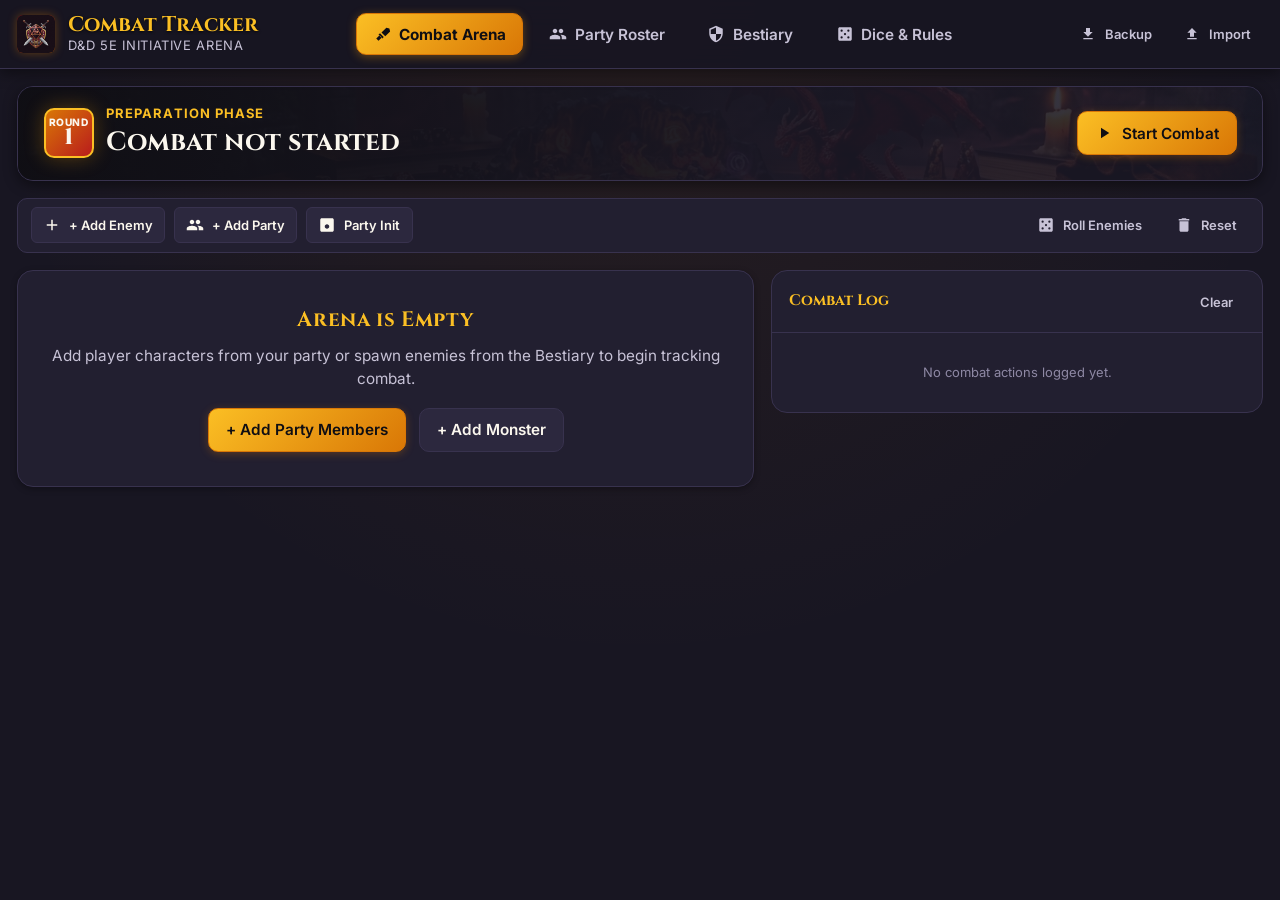
==== index.html @ daa73432 "feat: initialize project structure and base theme Set up foundational Android project files, includi" ====
<!DOCTYPE html>
<html lang="en">
<head>
  <meta charset="UTF-8">
  <meta name="viewport" content="width=device-width, initial-scale=1.0, viewport-fit=cover">
  <meta name="theme-color" content="#181622">
  <meta name="description" content="D&D 5e Combat & Initiative Tracker - Fluid responsive web app for PC, tablet, and mobile browsers.">
  <title>D&D 5e Combat Tracker</title>

  <!-- Google Fonts: Cinzel & Inter -->
  <link rel="preconnect" href="https://fonts.googleapis.com">
  <link rel="preconnect" href="https://fonts.gstatic.com" crossorigin>
  <link href="https://fonts.googleapis.com/css2?family=Cinzel:wght@600;700;800;900&family=Inter:wght@400;500;600;700;800&display=swap" rel="stylesheet">

  <!-- Favicon & PWA Manifest -->
  <link rel="icon" type="image/jpeg" href="assets/icon.jpg">
  <link rel="apple-touch-icon" href="assets/icon.jpg">
  <link rel="manifest" href="manifest.json">

  <!-- Stylesheet -->
  <link rel="stylesheet" href="styles.css">
</head>
<body>

  <div id="app-shell">
    <!-- Top Site Header (Responsive for PC & Mobile) -->
    <header class="site-header">
      <div class="header-container">
        <!-- Brand -->
        <div class="brand-wrapper" data-tab="combat">
          <div class="brand-icon">
            <img src="assets/icon.jpg" alt="D&D Tracker Icon" onerror="this.innerHTML='⚔️'">
          </div>
          <div class="brand-text">
            <span class="brand-title">Combat Tracker</span>
            <span class="brand-subtitle">D&D 5e Initiative Arena</span>
          </div>
        </div>

        <!-- Desktop Navigation Tabs (Hidden on mobile) -->
        <nav class="desktop-nav" aria-label="Desktop navigation">
          <button class="nav-tab-btn active" data-tab="combat">
            <svg viewBox="0 0 24 24"><path d="M19.35 10.04C18.67 6.59 15.64 4 12 4 9.11 4 6.6 5.64 5.35 8.04 2.34 8.36 0 10.91 0 14c0 3.31 2.69 6 6 6h13c2.76 0 5-2.24 5-5 0-2.64-2.05-4.78-4.65-4.96zM13 13v4h-2v-4H8l4-4 4 4h-3z" style="display:none;"/><path d="M19.78 12.38l-4.24-4.24L17 6.67l4.24 4.24-1.46 1.47zM14.07 18.1l-1.47-1.47 4.24-4.24 1.47 1.47-4.24 4.24zM12 2C6.48 2 2 6.48 2 12s4.48 10 10 10 10-4.48 10-10S17.52 2 12 2zm1 17.93c-3.95-.49-7-3.85-7-7.93 0-.62.08-1.21.21-1.79L9 15v1c0 1.1.9 2 2 2v1.93zm6.9-2.54c-.26-.81-1-1.39-1.9-1.39h-1v-3c0-.55-.45-1-1-1H8v-2h2c.55 0 1-.45 1-1V7h2c1.1 0 2-.9 2-2v-.41c2.93 1.19 5 4.06 5 7.41 0 2.08-.8 3.97-2.1 5.39z" style="display:none;"/><path d="M7.5 13.5L3 18l3 3 4.5-4.5L7.5 13.5zM20.5 4.5l-4-1-6.5 6.5 5 5 6.5-6.5-1-4zM8 11l5 5-2 2-5-5 2-2z"/></svg>
            <span>Combat Arena</span>
          </button>
          <button class="nav-tab-btn" data-tab="party">
            <svg viewBox="0 0 24 24"><path d="M16 11c1.66 0 2.99-1.34 2.99-3S17.66 5 16 5c-1.66 0-3 1.34-3 3s1.34 3 3 3zm-8 0c1.66 0 2.99-1.34 2.99-3S9.66 5 8 5C6.34 5 5 6.34 5 8s1.34 3 3 3zm0 2c-2.33 0-7 1.17-7 3.5V19h14v-2.5c0-2.33-4.67-3.5-7-3.5zm8 0c-.29 0-.62.02-.97.05 1.16.84 1.97 1.97 1.97 3.45V19h6v-2.5c0-2.33-4.67-3.5-7-3.5z"/></svg>
            <span>Party Roster</span>
          </button>
          <button class="nav-tab-btn" data-tab="bestiary">
            <svg viewBox="0 0 24 24"><path d="M12 1L3 5v6c0 5.55 3.84 10.74 9 12 5.16-1.26 9-6.45 9-12V5l-9-4zm0 10.99h7c-.53 4.12-3.28 7.79-7 8.94V12H5V6.3l7-3.11v8.8z"/></svg>
            <span>Bestiary</span>
          </button>
          <button class="nav-tab-btn" data-tab="dice">
            <svg viewBox="0 0 24 24"><path d="M19 3H5c-1.1 0-2 .9-2 2v14c0 1.1.9 2 2 2h14c1.1 0 2-.9 2-2V5c0-1.1-.9-2-2-2zM7.5 18a1.5 1.5 0 1 1 0-3 1.5 1.5 0 0 1 0 3zm0-9a1.5 1.5 0 1 1 0-3 1.5 1.5 0 0 1 0 3zm4.5 4.5a1.5 1.5 0 1 1 0-3 1.5 1.5 0 0 1 0 3zm4.5 4.5a1.5 1.5 0 1 1 0-3 1.5 1.5 0 0 1 0 3zm0-9a1.5 1.5 0 1 1 0-3 1.5 1.5 0 0 1 0 3z"/></svg>
            <span>Dice & Rules</span>
          </button>
        </nav>

        <!-- Header Action Utilities (Backup / Restore) -->
        <div class="header-actions">
          <button class="btn btn-ghost btn-sm" onclick="exportDataAsJson()" title="Export JSON backup">
            <svg viewBox="0 0 24 24" style="width: 16px; height: 16px;"><path d="M19 9h-4V3H9v6H5l7 7 7-7zM5 18v2h14v-2H5z"/></svg>
            <span>Backup</span>
          </button>
          <button class="btn btn-ghost btn-sm" onclick="triggerImportJson()" title="Import JSON backup">
            <svg viewBox="0 0 24 24" style="width: 16px; height: 16px;"><path d="M9 16h6v-6h4l-7-7-7 7h4zm-4 2h14v2H5z"/></svg>
            <span>Import</span>
          </button>
          <input type="file" id="file-import-input" accept=".json" style="display: none;" onchange="handleFileImport(event)">
        </div>
      </div>
    </header>

    <!-- Main Dynamic Content Container -->
    <main class="main-content" id="main-container">
      <!-- Injected dynamically by app.js -->
    </main>

    <!-- Mobile Bottom Navigation Bar (Visible on screens <= 768px) -->
    <nav class="mobile-bottom-nav" aria-label="Mobile navigation">
      <div class="mobile-nav-items">
        <button class="mobile-nav-btn active" data-tab="combat">
          <svg viewBox="0 0 24 24"><path d="M7.5 13.5L3 18l3 3 4.5-4.5L7.5 13.5zM20.5 4.5l-4-1-6.5 6.5 5 5 6.5-6.5-1-4zM8 11l5 5-2 2-5-5 2-2z"/></svg>
          <span>Combat</span>
        </button>
        <button class="mobile-nav-btn" data-tab="party">
          <svg viewBox="0 0 24 24"><path d="M16 11c1.66 0 2.99-1.34 2.99-3S17.66 5 16 5c-1.66 0-3 1.34-3 3s1.34 3 3 3zm-8 0c1.66 0 2.99-1.34 2.99-3S9.66 5 8 5C6.34 5 5 6.34 5 8s1.34 3 3 3zm0 2c-2.33 0-7 1.17-7 3.5V19h14v-2.5c0-2.33-4.67-3.5-7-3.5zm8 0c-.29 0-.62.02-.97.05 1.16.84 1.97 1.97 1.97 3.45V19h6v-2.5c0-2.33-4.67-3.5-7-3.5z"/></svg>
          <span>Party</span>
        </button>
        <button class="mobile-nav-btn" data-tab="bestiary">
          <svg viewBox="0 0 24 24"><path d="M12 1L3 5v6c0 5.55 3.84 10.74 9 12 5.16-1.26 9-6.45 9-12V5l-9-4zm0 10.99h7c-.53 4.12-3.28 7.79-7 8.94V12H5V6.3l7-3.11v8.8z"/></svg>
          <span>Bestiary</span>
        </button>
        <button class="mobile-nav-btn" data-tab="dice">
          <svg viewBox="0 0 24 24"><path d="M19 3H5c-1.1 0-2 .9-2 2v14c0 1.1.9 2 2 2h14c1.1 0 2-.9 2-2V5c0-1.1-.9-2-2-2zM7.5 18a1.5 1.5 0 1 1 0-3 1.5 1.5 0 0 1 0 3zm0-9a1.5 1.5 0 1 1 0-3 1.5 1.5 0 0 1 0 3zm4.5 4.5a1.5 1.5 0 1 1 0-3 1.5 1.5 0 0 1 0 3zm4.5 4.5a1.5 1.5 0 1 1 0-3 1.5 1.5 0 0 1 0 3zm0-9a1.5 1.5 0 1 1 0-3 1.5 1.5 0 0 1 0 3z"/></svg>
          <span>Dice</span>
        </button>
      </div>
    </nav>
  </div>

  <!-- Toast Notification Container -->
  <div id="toast-container" class="toast-container"></div>

  <!-- ==================================================== -->
  <!-- MODAL DIALOGS                                        -->
  <!-- ==================================================== -->

  <!-- Modal 1: Damage & Healing -->
  <div class="modal-overlay" id="modal-damage-heal">
    <div class="modal-dialog">
      <div class="modal-header">
        <h3 class="modal-title" id="modal-dmg-name">Damage & Healing</h3>
        <button class="btn btn-ghost btn-sm" onclick="closeModal('modal-damage-heal')">&times;</button>
      </div>
      <div class="modal-body">
        <div style="text-align: center; margin-bottom: var(--space-xs);">
          <strong id="modal-dmg-hp-display" style="font-size: var(--font-md); color: var(--color-gold-light);"></strong>
        </div>
        <div class="form-group">
          <label class="form-label" for="modal-dmg-input">Amount</label>
          <input type="number" id="modal-dmg-input" class="form-input" placeholder="e.g. 14" min="1" autofocus>
        </div>
        <div style="display: flex; gap: var(--space-xs); flex-wrap: wrap;">
          <button class="btn btn-danger" style="flex: 1;" onclick="submitDamage(false)">- Apply Damage</button>
          <button class="btn btn-success" style="flex: 1;" onclick="submitDamage(true)">+ Apply Healing</button>
        </div>
        <div style="display: flex; gap: var(--space-xs); margin-top: var(--space-xs);">
          <button class="btn btn-secondary btn-sm" style="flex: 1;" onclick="submitTempHp()">Set as Temp HP</button>
          <button class="btn btn-secondary btn-sm" style="flex: 1;" onclick="submitSetDirectHp()">Direct HP Override</button>
        </div>
      </div>
      <div class="modal-footer">
        <button class="btn btn-ghost" onclick="closeModal('modal-damage-heal')">Cancel</button>
      </div>
    </div>
  </div>

  <!-- Modal 2: Armor Class & Cover -->
  <div class="modal-overlay" id="modal-ac">
    <div class="modal-dialog">
      <div class="modal-header">
        <h3 class="modal-title">Armor Class & Cover</h3>
        <button class="btn btn-ghost btn-sm" onclick="closeModal('modal-ac')">&times;</button>
      </div>
      <div class="modal-body">
        <div style="margin-bottom: var(--space-xs);">
          Target: <strong id="modal-ac-name" style="color: var(--color-gold-light);"></strong>
        </div>
        <div class="form-group">
          <label class="form-label" for="modal-ac-input">Base Armor Class (AC)</label>
          <input type="number" id="modal-ac-input" class="form-input" min="1" max="40">
        </div>
        <div class="form-group">
          <label class="form-label" for="modal-ac-cover-select">5e Cover Type</label>
          <select id="modal-ac-cover-select" class="form-select">
            <option value="NONE">No Cover (+0 AC)</option>
            <option value="HALF">Half Cover (+2 AC, +2 Dex Saves)</option>
            <option value="THREE_QUARTERS">3/4 Cover (+5 AC, +5 Dex Saves)</option>
            <option value="TOTAL">Total Cover (+10 AC, cannot be targeted directly)</option>
          </select>
        </div>
      </div>
      <div class="modal-footer">
        <button class="btn btn-ghost" onclick="closeModal('modal-ac')">Cancel</button>
        <button class="btn btn-primary" onclick="submitAcUpdate()">Save AC</button>
      </div>
    </div>
  </div>

  <!-- Modal 3: Speed & Difficult Terrain -->
  <div class="modal-overlay" id="modal-speed">
    <div class="modal-dialog">
      <div class="modal-header">
        <h3 class="modal-title">Movement Speed</h3>
        <button class="btn btn-ghost btn-sm" onclick="closeModal('modal-speed')">&times;</button>
      </div>
      <div class="modal-body">
        <div style="margin-bottom: var(--space-xs);">
          Target: <strong id="modal-speed-name" style="color: var(--color-gold-light);"></strong>
        </div>
        <div class="form-group">
          <label class="form-label" for="modal-speed-input">Base Speed (feet)</label>
          <input type="number" id="modal-speed-input" class="form-input" step="5" min="0">
        </div>
        <div class="form-group">
          <label style="display: flex; align-items: center; gap: 8px; cursor: pointer;">
            <input type="checkbox" id="modal-speed-diff-checkbox">
            <span style="font-size: var(--font-sm); font-weight: 600;">Difficult Terrain (Halves Speed)</span>
          </label>
        </div>
      </div>
      <div class="modal-footer">
        <button class="btn btn-ghost" onclick="closeModal('modal-speed')">Cancel</button>
        <button class="btn btn-primary" onclick="submitSpeedUpdate()">Save Speed</button>
      </div>
    </div>
  </div>

  <!-- Modal 4: Conditions Multi-Select -->
  <div class="modal-overlay" id="modal-conditions">
    <div class="modal-dialog" style="max-width: 600px;">
      <div class="modal-header">
        <h3 class="modal-title">Conditions for <span id="modal-conditions-name"></span></h3>
        <button class="btn btn-ghost btn-sm" onclick="closeModal('modal-conditions')">&times;</button>
      </div>
      <div class="modal-body">
        <p style="font-size: var(--font-xs); color: var(--text-muted); margin-bottom: var(--space-xs);">
          Select or clear conditions. Badges reflect official 5e rules and status color coding.
        </p>
        <div id="modal-conditions-grid" style="display: grid; grid-template-columns: repeat(auto-fill, minmax(160px, 1fr)); gap: 6px; max-height: 50vh; overflow-y: auto;">
          <!-- Injected dynamically -->
        </div>
      </div>
      <div class="modal-footer">
        <button class="btn btn-primary" onclick="closeModal('modal-conditions')">Done</button>
      </div>
    </div>
  </div>

  <!-- Modal 5: Edit Single Initiative -->
  <div class="modal-overlay" id="modal-initiative">
    <div class="modal-dialog">
      <div class="modal-header">
        <h3 class="modal-title">Initiative Score</h3>
        <button class="btn btn-ghost btn-sm" onclick="closeModal('modal-initiative')">&times;</button>
      </div>
      <div class="modal-body">
        <div style="margin-bottom: var(--space-xs);">
          Target: <strong id="modal-init-name" style="color: var(--color-gold-light);"></strong>
        </div>
        <div class="form-group">
          <label class="form-label" for="modal-init-input">Initiative Score</label>
          <input type="number" id="modal-init-input" class="form-input">
        </div>
        <button class="btn btn-secondary" style="width: 100%;" onclick="rollSingleCombatantInitiative()">
          🎲 Roll d20 + Init Modifier
        </button>
      </div>
      <div class="modal-footer">
        <button class="btn btn-ghost" onclick="closeModal('modal-initiative')">Cancel</button>
        <button class="btn btn-primary" onclick="submitInitiative()">Save</button>
      </div>
    </div>
  </div>

  <!-- Modal 6: Party Initiative Batch Entry -->
  <div class="modal-overlay" id="modal-party-initiative">
    <div class="modal-dialog">
      <div class="modal-header">
        <h3 class="modal-title">Party Initiatives</h3>
        <button class="btn btn-ghost btn-sm" onclick="closeModal('modal-party-initiative')">&times;</button>
      </div>
      <div class="modal-body">
        <div style="display: flex; justify-content: space-between; align-items: center; margin-bottom: var(--space-xs);">
          <span style="font-size: var(--font-xs); color: var(--text-muted);">Enter rolled initiatives for party members</span>
          <button class="btn btn-secondary btn-sm" onclick="rollAllPartyInModal()">Roll All</button>
        </div>
        <div id="modal-party-init-list" style="max-height: 50vh; overflow-y: auto;">
          <!-- Injected dynamically -->
        </div>
      </div>
      <div class="modal-footer">
        <button class="btn btn-ghost" onclick="closeModal('modal-party-initiative')">Cancel</button>
        <button class="btn btn-primary" onclick="submitPartyInitiatives()">Apply Initiatives</button>
      </div>
    </div>
  </div>

  <!-- Modal 7: Add Enemy / Custom Monster -->
  <div class="modal-overlay" id="modal-add-enemy">
    <div class="modal-dialog">
      <div class="modal-header">
        <h3 class="modal-title">Add Monster / Enemy</h3>
        <button class="btn btn-ghost btn-sm" onclick="closeModal('modal-add-enemy')">&times;</button>
      </div>
      <div class="modal-body">
        <div class="form-group">
          <label class="form-label" for="modal-enemy-name">Monster Name</label>
          <input type="text" id="modal-enemy-name" class="form-input" placeholder="e.g. Goblin Archer, Red Dragon">
        </div>
        <div class="form-row">
          <div class="form-group">
            <label class="form-label" for="modal-enemy-hp">Max HP</label>
            <input type="number" id="modal-enemy-hp" class="form-input" value="15" min="1">
          </div>
          <div class="form-group">
            <label class="form-label" for="modal-enemy-ac">Armor Class (AC)</label>
            <input type="number" id="modal-enemy-ac" class="form-input" value="13" min="1">
          </div>
        </div>
        <div class="form-row">
          <div class="form-group">
            <label class="form-label" for="modal-enemy-mod">Initiative Modifier</label>
            <input type="number" id="modal-enemy-mod" class="form-input" value="1">
          </div>
          <div class="form-group">
            <label class="form-label" for="modal-enemy-count">Quantity to Spawn</label>
            <input type="number" id="modal-enemy-count" class="form-input" value="1" min="1" max="20">
          </div>
        </div>
        <div class="form-row">
          <div class="form-group">
            <label class="form-label" for="modal-enemy-cr">Challenge Rating (CR)</label>
            <input type="text" id="modal-enemy-cr" class="form-input" value="CR 1/2">
          </div>
          <div class="form-group">
            <label class="form-label" for="modal-enemy-speed">Speed (ft)</label>
            <input type="number" id="modal-enemy-speed" class="form-input" value="30">
          </div>
        </div>
        <div class="form-group">
          <label class="form-label" for="modal-enemy-notes">Attacks & Traits (Optional)</label>
          <textarea id="modal-enemy-notes" class="form-textarea" rows="2" placeholder="e.g. Shortbow +4 (1d6+2), Nimble Escape"></textarea>
        </div>
      </div>
      <div class="modal-footer">
        <button class="btn btn-ghost" onclick="closeModal('modal-add-enemy')">Cancel</button>
        <button class="btn btn-primary" onclick="submitAddEnemy()">Add to Arena</button>
      </div>
    </div>
  </div>

  <!-- Modal 8: Character Creator / Editor -->
  <div class="modal-overlay" id="modal-character">
    <div class="modal-dialog">
      <div class="modal-header">
        <h3 class="modal-title" id="modal-char-title">Player Character</h3>
        <button class="btn btn-ghost btn-sm" onclick="closeModal('modal-character')">&times;</button>
      </div>
      <div class="modal-body">
        <div class="form-row">
          <div class="form-group">
            <label class="form-label" for="modal-char-name">Character Name</label>
            <input type="text" id="modal-char-name" class="form-input" placeholder="e.g. Thorin">
          </div>
          <div class="form-group">
            <label class="form-label" for="modal-char-player">Player Name</label>
            <input type="text" id="modal-char-player" class="form-input" placeholder="e.g. Alex">
          </div>
        </div>
        <div class="form-row">
          <div class="form-group">
            <label class="form-label" for="modal-char-class">Class & Subclass</label>
            <input type="text" id="modal-char-class" class="form-input" placeholder="e.g. Fighter (Champion)">
          </div>
          <div class="form-group">
            <label class="form-label" for="modal-char-level">Level</label>
            <input type="number" id="modal-char-level" class="form-input" value="1" min="1" max="20">
          </div>
        </div>
        <div class="form-row">
          <div class="form-group">
            <label class="form-label" for="modal-char-hp">Max HP</label>
            <input type="number" id="modal-char-hp" class="form-input" value="12" min="1">
          </div>
          <div class="form-group">
            <label class="form-label" for="modal-char-ac">Armor Class (AC)</label>
            <input type="number" id="modal-char-ac" class="form-input" value="14" min="1">
          </div>
        </div>
        <div class="form-row">
          <div class="form-group">
            <label class="form-label" for="modal-char-mod">Initiative Modifier</label>
            <input type="number" id="modal-char-mod" class="form-input" value="0">
          </div>
          <div class="form-group">
            <label class="form-label" for="modal-char-speed">Speed (ft)</label>
            <input type="number" id="modal-char-speed" class="form-input" value="30">
          </div>
        </div>
        <div class="form-row">
          <div class="form-group">
            <label class="form-label" for="modal-char-percep">Passive Perception</label>
            <input type="number" id="modal-char-percep" class="form-input" value="10">
          </div>
          <div class="form-group">
            <label class="form-label" for="modal-char-dc">Spell Save DC (Optional)</label>
            <input type="number" id="modal-char-dc" class="form-input" placeholder="e.g. 15">
          </div>
        </div>
        <div class="form-group">
          <label class="form-label" for="modal-char-notes">Abilities & Notes</label>
          <textarea id="modal-char-notes" class="form-textarea" rows="2" placeholder="e.g. Second Wind, Action Surge, Darkvision 60ft"></textarea>
        </div>
      </div>
      <div class="modal-footer">
        <button class="btn btn-ghost" onclick="closeModal('modal-character')">Cancel</button>
        <button class="btn btn-primary" onclick="submitCharacterForm()">Save Character</button>
      </div>
    </div>
  </div>

  <!-- Application Logic -->
  <script src="app.js"></script>
</body>
</html>
---- styles.css ----
/* ==========================================================================
   D&D 5e Combat Tracker - Responsive Dark Fantasy Stylesheet
   Designed for all screen sizes: Mobile (320px+) to 4K PC Ultra-wide
   ========================================================================== */

:root {
  /* Dark Fantasy Surfaces */
  --bg-dungeon-black: #0F0E13;
  --bg-dungeon-surface: #181622;
  --bg-dungeon-card: #221F30;
  --bg-dungeon-card-elevated: #2C283E;
  --border-dungeon: #38324E;
  --border-gold: rgba(245, 158, 11, 0.45);
  --border-gold-glow: rgba(245, 158, 11, 0.75);

  /* D&D Crimson & Gold Accents */
  --color-gold: #D97706;
  --color-gold-light: #FBBF24;
  --color-gold-dark: #B45309;
  --color-red: #B91C1C;
  --color-red-light: #EF4444;
  --color-red-dark: #7F1D1D;

  /* Parchment & Typography */
  --text-white: #FBF7EE;
  --text-muted: #C7C2D6;
  --text-subtle: #8E88A4;

  /* Status Colors */
  --color-hp-green: #10B981;
  --color-hp-amber: #F59E0B;
  --color-hp-red: #EF4444;
  --color-bloodied: #DC2626;
  --color-temp-hp: #38BDF8;
  --color-arcane: #A855F7;
  --color-player-blue: #3B82F6;
  --color-monster-crimson: #E11D48;

  /* Fluid Responsive Typography Scaling */
  font-size: clamp(14px, 0.85rem + 0.35vw, 17px);
  --font-xs: clamp(0.7rem, 0.65rem + 0.15vw, 0.8rem);
  --font-sm: clamp(0.8rem, 0.75rem + 0.2vw, 0.92rem);
  --font-base: clamp(0.92rem, 0.88rem + 0.25vw, 1.05rem);
  --font-md: clamp(1.05rem, 0.98rem + 0.35vw, 1.25rem);
  --font-lg: clamp(1.25rem, 1.12rem + 0.6vw, 1.55rem);
  --font-xl: clamp(1.45rem, 1.25rem + 0.9vw, 1.95rem);
  --font-2xl: clamp(1.75rem, 1.45rem + 1.4vw, 2.5rem);

  /* Fonts */
  --font-display: 'Cinzel', 'Trajan Pro', 'Georgia', serif;
  --font-body: 'Inter', -apple-system, BlinkMacSystemFont, 'Segoe UI', Roboto, sans-serif;

  /* Spacing */
  --space-2xs: 0.25rem;
  --space-xs: 0.5rem;
  --space-sm: 0.75rem;
  --space-md: 1rem;
  --space-lg: 1.5rem;
  --space-xl: 2rem;

  /* Radius */
  --radius-sm: 6px;
  --radius-md: 10px;
  --radius-lg: 16px;
  --radius-full: 9999px;

  /* Shadows */
  --shadow-sm: 0 2px 6px rgba(0, 0, 0, 0.3);
  --shadow-md: 0 4px 14px rgba(0, 0, 0, 0.45);
  --shadow-lg: 0 10px 30px rgba(0, 0, 0, 0.6);
  --shadow-gold: 0 0 20px rgba(245, 158, 11, 0.3);

  /* Layout */
  --max-content-width: 1440px;
  --nav-height-desktop: 68px;
  --nav-height-mobile: 64px;
}

/* Base Reset & Box Sizing */
*, *::before, *::after {
  box-sizing: border-box;
  margin: 0;
  padding: 0;
  -webkit-tap-highlight-color: transparent;
}

body {
  font-family: var(--font-body);
  font-size: var(--font-base);
  line-height: 1.5;
  color: var(--text-white);
  background-color: var(--bg-dungeon-surface);
  min-height: 100vh;
  display: flex;
  flex-direction: column;
  overflow-x: hidden;
  background-image: radial-gradient(circle at 50% 0%, rgba(217, 119, 6, 0.08) 0%, transparent 60%);
}

/* Custom Scrollbars */
::-webkit-scrollbar {
  width: 8px;
  height: 8px;
}
::-webkit-scrollbar-track {
  background: var(--bg-dungeon-black);
}
::-webkit-scrollbar-thumb {
  background: var(--border-dungeon);
  border-radius: var(--radius-full);
}
::-webkit-scrollbar-thumb:hover {
  background: var(--color-gold);
}

/* Typography Helpers */
h1, h2, h3, h4, .font-display {
  font-family: var(--font-display);
  font-weight: 700;
  letter-spacing: 0.03em;
  color: var(--text-white);
}

p, span, input, select, textarea, button {
  font-family: var(--font-body);
}

/* App Shell Layout */
#app-shell {
  display: flex;
  flex-direction: column;
  min-height: 100vh;
  width: 100%;
}

/* Header & Top Navigation (PC & Tablet) */
.site-header {
  position: sticky;
  top: 0;
  z-index: 100;
  background: rgba(24, 22, 34, 0.95);
  backdrop-filter: blur(12px);
  -webkit-backdrop-filter: blur(12px);
  border-bottom: 1px solid var(--border-dungeon);
  box-shadow: var(--shadow-md);
  padding: 0 var(--space-md);
}

.header-container {
  max-width: var(--max-content-width);
  margin: 0 auto;
  height: var(--nav-height-desktop);
  display: flex;
  align-items: center;
  justify-content: space-between;
  gap: var(--space-md);
}

.brand-wrapper {
  display: flex;
  align-items: center;
  gap: var(--space-sm);
  text-decoration: none;
  cursor: pointer;
}

.brand-icon {
  width: 38px;
  height: 38px;
  border-radius: var(--radius-sm);
  background: linear-gradient(135deg, var(--color-red), var(--color-gold));
  display: flex;
  align-items: center;
  justify-content: center;
  box-shadow: 0 0 10px rgba(217, 119, 6, 0.4);
  overflow: hidden;
  flex-shrink: 0;
}

.brand-icon img {
  width: 100%;
  height: 100%;
  object-fit: cover;
}

.brand-icon svg {
  width: 22px;
  height: 22px;
  fill: var(--text-white);
}

.brand-text {
  display: flex;
  flex-direction: column;
}

.brand-title {
  font-family: var(--font-display);
  font-size: var(--font-md);
  font-weight: 700;
  color: var(--color-gold-light);
  line-height: 1.1;
  text-shadow: 0 1px 3px rgba(0, 0, 0, 0.8);
}

.brand-subtitle {
  font-size: var(--font-xs);
  color: var(--text-muted);
  letter-spacing: 0.05em;
  text-transform: uppercase;
}

/* Desktop Navigation Tabs */
.desktop-nav {
  display: flex;
  align-items: center;
  gap: var(--space-xs);
}

.nav-tab-btn {
  display: inline-flex;
  align-items: center;
  gap: 0.45rem;
  padding: 0.55rem 0.95rem;
  background: transparent;
  color: var(--text-muted);
  border: 1px solid transparent;
  border-radius: var(--radius-md);
  font-size: var(--font-sm);
  font-weight: 600;
  cursor: pointer;
  transition: all 0.2s ease;
  min-height: 42px;
}

.nav-tab-btn svg {
  width: 18px;
  height: 18px;
  fill: currentColor;
  transition: transform 0.2s;
}

.nav-tab-btn:hover {
  color: var(--text-white);
  background: var(--bg-dungeon-card);
  border-color: var(--border-dungeon);
}

.nav-tab-btn.active {
  color: var(--bg-dungeon-black);
  background: linear-gradient(135deg, var(--color-gold-light), var(--color-gold));
  border-color: var(--color-gold);
  box-shadow: 0 2px 10px rgba(245, 158, 11, 0.35);
  font-weight: 700;
}

.nav-tab-btn.active svg {
  fill: var(--bg-dungeon-black);
}

.header-actions {
  display: flex;
  align-items: center;
  gap: var(--space-xs);
}

/* Main Content Area */
.main-content {
  flex: 1;
  max-width: var(--max-content-width);
  width: 100%;
  margin: 0 auto;
  padding: var(--space-md);
  /* Leave space for mobile bottom bar on smaller screens */
  padding-bottom: calc(var(--nav-height-mobile) + var(--space-lg));
}

@media (min-width: 769px) {
  .main-content {
    padding-bottom: var(--space-xl);
  }
}

/* Mobile Fixed Bottom Navigation Bar */
.mobile-bottom-nav {
  display: none;
  position: fixed;
  bottom: 0;
  left: 0;
  right: 0;
  height: var(--nav-height-mobile);
  background: var(--bg-dungeon-card);
  border-top: 1px solid var(--border-dungeon);
  box-shadow: 0 -4px 16px rgba(0, 0, 0, 0.5);
  z-index: 100;
  padding-bottom: env(safe-area-inset-bottom, 0);
}

.mobile-nav-items {
  display: grid;
  grid-template-columns: repeat(4, 1fr);
  height: 100%;
  max-width: 600px;
  margin: 0 auto;
}

.mobile-nav-btn {
  display: flex;
  flex-direction: column;
  align-items: center;
  justify-content: center;
  gap: 3px;
  background: transparent;
  border: none;
  color: var(--text-muted);
  cursor: pointer;
  font-size: var(--font-xs);
  font-weight: 500;
  padding: 4px 0;
  min-height: 48px;
  touch-action: manipulation;
  transition: all 0.15s ease;
}

.mobile-nav-btn svg {
  width: 22px;
  height: 22px;
  fill: currentColor;
}

.mobile-nav-btn.active {
  color: var(--color-gold-light);
  font-weight: 700;
}

.mobile-nav-btn.active svg {
  fill: var(--color-gold-light);
  transform: translateY(-2px);
}

/* Buttons System */
.btn {
  display: inline-flex;
  align-items: center;
  justify-content: center;
  gap: 0.5rem;
  padding: 0.55rem 1rem;
  font-size: var(--font-sm);
  font-weight: 600;
  border-radius: var(--radius-md);
  border: 1px solid transparent;
  cursor: pointer;
  transition: all 0.18s ease;
  min-height: 44px;
  touch-action: manipulation;
  user-select: none;
  white-space: nowrap;
}

.btn svg {
  width: 18px;
  height: 18px;
  fill: currentColor;
  flex-shrink: 0;
}

.btn-primary {
  background: linear-gradient(135deg, var(--color-gold-light), var(--color-gold));
  color: var(--bg-dungeon-black);
  border-color: var(--color-gold);
  box-shadow: 0 2px 8px rgba(217, 119, 6, 0.3);
}

.btn-primary:hover {
  background: linear-gradient(135deg, #fcd34d, var(--color-gold-light));
  transform: translateY(-1px);
  box-shadow: 0 4px 14px rgba(217, 119, 6, 0.45);
}

.btn-secondary {
  background: var(--bg-dungeon-card-elevated);
  color: var(--text-white);
  border-color: var(--border-dungeon);
}

.btn-secondary:hover {
  background: #36304e;
  border-color: var(--color-gold);
}

.btn-danger {
  background: linear-gradient(135deg, var(--color-red-light), var(--color-red));
  color: var(--text-white);
  border-color: var(--color-red-dark);
}

.btn-danger:hover {
  background: linear-gradient(135deg, #f87171, var(--color-red-light));
  transform: translateY(-1px);
}

.btn-success {
  background: linear-gradient(135deg, #34d399, var(--color-hp-green));
  color: #064e3b;
  font-weight: 700;
}

.btn-ghost {
  background: transparent;
  color: var(--text-muted);
  border-color: transparent;
}

.btn-ghost:hover {
  background: rgba(255, 255, 255, 0.06);
  color: var(--text-white);
}

.btn-outline-gold {
  background: transparent;
  color: var(--color-gold-light);
  border-color: var(--color-gold);
}

.btn-outline-gold:hover {
  background: rgba(245, 158, 11, 0.12);
  border-color: var(--color-gold-light);
}

.btn-sm {
  padding: 0.35rem 0.65rem;
  font-size: var(--font-xs);
  min-height: 36px;
  border-radius: var(--radius-sm);
}

.btn-icon {
  width: 42px;
  height: 42px;
  min-height: 42px;
  padding: 0;
  border-radius: var(--radius-md);
}

/* Card Container Styles */
.card {
  background: var(--bg-dungeon-card);
  border: 1px solid var(--border-dungeon);
  border-radius: var(--radius-lg);
  box-shadow: var(--shadow-sm);
  padding: var(--space-md);
  transition: border-color 0.2s ease, box-shadow 0.2s ease;
}

.card:hover {
  border-color: rgba(245, 158, 11, 0.3);
}

.card-elevated {
  background: var(--bg-dungeon-card-elevated);
  box-shadow: var(--shadow-md);
}

/* Hero Arena Banner */
.arena-hero {
  position: relative;
  border-radius: var(--radius-lg);
  overflow: hidden;
  margin-bottom: var(--space-md);
  border: 1px solid var(--border-dungeon);
  background: var(--bg-dungeon-card);
  box-shadow: var(--shadow-md);
}

.arena-hero-bg {
  position: absolute;
  inset: 0;
  width: 100%;
  height: 100%;
  object-fit: cover;
  opacity: 0.28;
  filter: saturate(1.2);
}

.arena-hero-content {
  position: relative;
  z-index: 2;
  padding: var(--space-md) var(--space-lg);
  background: linear-gradient(90deg, rgba(15, 14, 19, 0.95) 0%, rgba(24, 22, 34, 0.85) 60%, rgba(24, 22, 34, 0.4) 100%);
  display: flex;
  flex-wrap: wrap;
  align-items: center;
  justify-content: space-between;
  gap: var(--space-md);
}

.arena-round-badge {
  display: flex;
  align-items: center;
  gap: var(--space-sm);
}

.round-shield {
  width: 50px;
  height: 50px;
  border-radius: var(--radius-md);
  background: linear-gradient(135deg, var(--color-gold), var(--color-red));
  border: 2px solid var(--color-gold-light);
  display: flex;
  flex-direction: column;
  align-items: center;
  justify-content: center;
  box-shadow: var(--shadow-gold);
  flex-shrink: 0;
}

.round-shield-label {
  font-size: 0.6rem;
  text-transform: uppercase;
  font-weight: 800;
  letter-spacing: 0.05em;
  color: var(--text-white);
  line-height: 1;
}

.round-shield-num {
  font-family: var(--font-display);
  font-size: 1.35rem;
  font-weight: 800;
  color: var(--text-white);
  line-height: 1;
}

.arena-turn-info {
  display: flex;
  flex-direction: column;
}

.arena-turn-label {
  font-size: var(--font-xs);
  color: var(--color-gold-light);
  text-transform: uppercase;
  letter-spacing: 0.08em;
  font-weight: 700;
}

.arena-turn-name {
  font-family: var(--font-display);
  font-size: var(--font-lg);
  font-weight: 700;
  color: var(--text-white);
}

.arena-controls {
  display: flex;
  align-items: center;
  flex-wrap: wrap;
  gap: var(--space-xs);
}

/* Split Grid for Combat Arena on Desktop */
.arena-grid {
  display: grid;
  grid-template-columns: 1fr;
  gap: var(--space-md);
}

@media (min-width: 1024px) {
  .arena-grid {
    grid-template-columns: 1.5fr 1fr;
    align-items: start;
  }
}

/* Quick Action Bar under Hero */
.quick-action-bar {
  display: flex;
  flex-wrap: wrap;
  align-items: center;
  justify-content: space-between;
  gap: var(--space-xs);
  margin-bottom: var(--space-md);
  background: var(--bg-dungeon-card);
  padding: var(--space-xs) var(--space-sm);
  border-radius: var(--radius-md);
  border: 1px solid var(--border-dungeon);
}

.quick-action-group {
  display: flex;
  flex-wrap: wrap;
  align-items: center;
  gap: var(--space-xs);
}

/* Combatant Cards List */
.combatant-list {
  display: flex;
  flex-direction: column;
  gap: var(--space-sm);
}

/* Combatant Card */
.combatant-card {
  position: relative;
  background: var(--bg-dungeon-card);
  border: 1.5px solid var(--border-dungeon);
  border-radius: var(--radius-md);
  padding: var(--space-md);
  transition: all 0.2s ease;
  box-shadow: var(--shadow-sm);
}

.combatant-card.active-turn {
  border-color: var(--color-gold);
  box-shadow: 0 0 16px rgba(245, 158, 11, 0.35);
  background: linear-gradient(180deg, rgba(245, 158, 11, 0.08) 0%, var(--bg-dungeon-card) 100%);
}

.combatant-card.is-dead {
  opacity: 0.65;
  filter: grayscale(0.7);
  background: rgba(15, 14, 19, 0.85);
  border-color: #2e2a3a;
}

.turn-ribbon {
  position: absolute;
  top: -10px;
  right: var(--space-md);
  background: linear-gradient(135deg, var(--color-gold-light), var(--color-gold));
  color: var(--bg-dungeon-black);
  font-size: 0.65rem;
  font-weight: 800;
  text-transform: uppercase;
  letter-spacing: 0.08em;
  padding: 2px 10px;
  border-radius: var(--radius-full);
  box-shadow: 0 2px 6px rgba(0, 0, 0, 0.5);
  display: flex;
  align-items: center;
  gap: 4px;
}

.combatant-header {
  display: flex;
  align-items: center;
  justify-content: space-between;
  gap: var(--space-sm);
  margin-bottom: var(--space-xs);
}

.combatant-identity {
  display: flex;
  align-items: center;
  gap: var(--space-sm);
  min-width: 0;
}

.init-badge {
  width: 44px;
  height: 44px;
  border-radius: var(--radius-md);
  background: var(--bg-dungeon-card-elevated);
  border: 1px solid var(--border-dungeon);
  display: flex;
  flex-direction: column;
  align-items: center;
  justify-content: center;
  cursor: pointer;
  flex-shrink: 0;
  transition: all 0.15s ease;
}

.init-badge:hover {
  border-color: var(--color-gold);
  background: rgba(245, 158, 11, 0.12);
}

.init-score {
  font-family: var(--font-display);
  font-size: 1.15rem;
  font-weight: 800;
  color: var(--color-gold-light);
  line-height: 1;
}

.init-label {
  font-size: 0.55rem;
  text-transform: uppercase;
  color: var(--text-subtle);
  line-height: 1;
}

.combatant-titles {
  display: flex;
  flex-direction: column;
  min-width: 0;
}

.combatant-name-row {
  display: flex;
  align-items: center;
  gap: var(--space-xs);
  flex-wrap: wrap;
}

.combatant-name {
  font-family: var(--font-display);
  font-size: var(--font-md);
  font-weight: 700;
  color: var(--text-white);
  line-height: 1.2;
  word-break: break-word;
}

.role-tag {
  display: inline-flex;
  align-items: center;
  gap: 3px;
  font-size: 0.65rem;
  font-weight: 700;
  text-transform: uppercase;
  padding: 1px 7px;
  border-radius: var(--radius-sm);
}

.role-tag.player {
  background: rgba(59, 130, 246, 0.18);
  color: #60a5fa;
  border: 1px solid rgba(59, 130, 246, 0.35);
}

.role-tag.monster {
  background: rgba(225, 29, 72, 0.18);
  color: #fb7185;
  border: 1px solid rgba(225, 29, 72, 0.35);
}

.combatant-class {
  font-size: var(--font-xs);
  color: var(--text-muted);
}

/* Combatant Stats Pill Bar (AC, Speed, Perception, DC) */
.combatant-stats-bar {
  display: flex;
  flex-wrap: wrap;
  align-items: center;
  gap: var(--space-xs);
  margin: var(--space-xs) 0;
}

.stat-pill {
  display: inline-flex;
  align-items: center;
  gap: 4px;
  background: var(--bg-dungeon-card-elevated);
  border: 1px solid var(--border-dungeon);
  border-radius: var(--radius-sm);
  padding: 2px 8px;
  font-size: var(--font-xs);
  color: var(--text-muted);
  cursor: pointer;
  transition: all 0.15s ease;
  user-select: none;
}

.stat-pill:hover {
  border-color: var(--color-gold);
  color: var(--text-white);
}

.stat-pill strong {
  color: var(--text-white);
}

.stat-pill.pill-ac strong {
  color: var(--color-player-blue);
}

.stat-pill.pill-speed strong {
  color: #34d399;
}

.stat-pill.pill-cover {
  background: rgba(59, 130, 246, 0.15);
  border-color: rgba(59, 130, 246, 0.4);
  color: #93c5fd;
}

.stat-pill.pill-difficult {
  background: rgba(217, 119, 6, 0.15);
  border-color: rgba(217, 119, 6, 0.4);
  color: #fcd34d;
}

/* HP & Health Bar Component */
.hp-container {
  margin: var(--space-xs) 0;
}

.hp-meta {
  display: flex;
  align-items: center;
  justify-content: space-between;
  margin-bottom: 4px;
  font-size: var(--font-xs);
}

.hp-text-group {
  display: flex;
  align-items: center;
  gap: var(--space-xs);
}

.hp-digits {
  font-family: var(--font-display);
  font-size: var(--font-sm);
  font-weight: 700;
  color: var(--text-white);
}

.temp-hp-badge {
  background: rgba(56, 189, 248, 0.18);
  color: var(--color-temp-hp);
  border: 1px solid rgba(56, 189, 248, 0.35);
  border-radius: var(--radius-sm);
  padding: 1px 6px;
  font-size: 0.7rem;
  font-weight: 700;
}

.hp-bar-outer {
  width: 100%;
  height: 12px;
  background: rgba(15, 14, 19, 0.85);
  border-radius: var(--radius-full);
  overflow: hidden;
  border: 1px solid var(--border-dungeon);
  position: relative;
}

.hp-bar-fill {
  height: 100%;
  transition: width 0.3s cubic-bezier(0.4, 0, 0.2, 1), background-color 0.3s ease;
  border-radius: var(--radius-full);
}

.hp-bar-temp {
  position: absolute;
  top: 0;
  left: 0;
  height: 100%;
  background: var(--color-temp-hp);
  opacity: 0.7;
}

/* HP Quick Adjustment Buttons */
.hp-actions-row {
  display: flex;
  align-items: center;
  justify-content: space-between;
  flex-wrap: wrap;
  gap: var(--space-xs);
  margin-top: var(--space-xs);
}

.hp-stepper-group {
  display: flex;
  align-items: center;
  gap: 3px;
}

.btn-step {
  min-height: 32px;
  height: 32px;
  padding: 0 7px;
  font-size: 0.72rem;
  font-weight: 700;
  border-radius: var(--radius-sm);
  border: 1px solid var(--border-dungeon);
  background: var(--bg-dungeon-card-elevated);
  color: var(--text-white);
  cursor: pointer;
  transition: all 0.15s ease;
}

.btn-step:hover {
  background: #3e3858;
}

.btn-step.dmg {
  color: #f87171;
}

.btn-step.dmg:hover {
  background: rgba(239, 68, 68, 0.2);
  border-color: var(--color-red-light);
}

.btn-step.heal {
  color: #34d399;
}

.btn-step.heal:hover {
  background: rgba(16, 185, 129, 0.2);
  border-color: var(--color-hp-green);
}

/* Conditions & Badges */
.conditions-row {
  display: flex;
  flex-wrap: wrap;
  align-items: center;
  gap: 4px;
  margin-top: var(--space-xs);
}

.condition-chip {
  display: inline-flex;
  align-items: center;
  gap: 4px;
  padding: 2px 8px;
  border-radius: var(--radius-full);
  font-size: 0.7rem;
  font-weight: 600;
  color: var(--text-white);
  cursor: pointer;
  transition: opacity 0.15s;
  box-shadow: 0 1px 3px rgba(0, 0, 0, 0.4);
}

.condition-chip:hover {
  opacity: 0.85;
}

.condition-chip .chip-remove {
  font-size: 0.85rem;
  line-height: 1;
  opacity: 0.75;
}

/* Death Saves Tracker (Downed Players) */
.death-saves-box {
  margin-top: var(--space-xs);
  padding: var(--space-xs) var(--space-sm);
  background: rgba(15, 14, 19, 0.75);
  border: 1px solid rgba(239, 68, 68, 0.35);
  border-radius: var(--radius-sm);
  display: flex;
  flex-wrap: wrap;
  align-items: center;
  justify-content: space-between;
  gap: var(--space-xs);
}

.death-save-group {
  display: flex;
  align-items: center;
  gap: 5px;
}

.death-save-label {
  font-size: 0.7rem;
  font-weight: 700;
  text-transform: uppercase;
}

.death-dot {
  width: 16px;
  height: 16px;
  border-radius: var(--radius-full);
  border: 1.5px solid var(--border-dungeon);
  cursor: pointer;
  display: inline-block;
  transition: all 0.15s ease;
}

.death-dot.succ-active {
  background: var(--color-hp-green);
  border-color: #34d399;
  box-shadow: 0 0 6px rgba(16, 185, 129, 0.6);
}

.death-dot.fail-active {
  background: var(--color-hp-red);
  border-color: #f87171;
  box-shadow: 0 0 6px rgba(239, 68, 68, 0.6);
}

/* Right Column: Active Spotlight & Combat Log */
.arena-sidebar {
  display: flex;
  flex-direction: column;
  gap: var(--space-md);
}

.active-spotlight-card {
  background: linear-gradient(145deg, var(--bg-dungeon-card-elevated), var(--bg-dungeon-card));
  border: 1.5px solid var(--color-gold);
  border-radius: var(--radius-lg);
  padding: var(--space-md);
  box-shadow: var(--shadow-gold);
}

.spotlight-header {
  display: flex;
  align-items: center;
  justify-content: space-between;
  margin-bottom: var(--space-sm);
  padding-bottom: var(--space-xs);
  border-bottom: 1px solid var(--border-dungeon);
}

.spotlight-title {
  font-size: var(--font-sm);
  text-transform: uppercase;
  color: var(--color-gold-light);
  font-weight: 800;
  letter-spacing: 0.05em;
}

/* Combat Log Stream */
.combat-log-card {
  background: var(--bg-dungeon-card);
  border: 1px solid var(--border-dungeon);
  border-radius: var(--radius-lg);
  display: flex;
  flex-direction: column;
  max-height: 480px;
}

.combat-log-header {
  display: flex;
  align-items: center;
  justify-content: space-between;
  padding: var(--space-sm) var(--space-md);
  border-bottom: 1px solid var(--border-dungeon);
}

.combat-log-stream {
  padding: var(--space-sm) var(--space-md);
  overflow-y: auto;
  display: flex;
  flex-direction: column;
  gap: 6px;
  font-size: var(--font-xs);
}

.log-entry {
  padding: 4px 8px;
  border-radius: var(--radius-sm);
  background: rgba(15, 14, 19, 0.4);
  border-left: 3px solid var(--border-dungeon);
  line-height: 1.4;
  word-break: break-word;
}

.log-entry.turn {
  border-left-color: var(--color-gold);
  color: var(--color-gold-light);
  font-weight: 600;
}

.log-entry.damage {
  border-left-color: var(--color-red-light);
  color: #fca5a5;
}

.log-entry.heal {
  border-left-color: var(--color-hp-green);
  color: #6ee7b7;
}

.log-entry.condition {
  border-left-color: var(--color-arcane);
  color: #d8b4fe;
}

.log-entry.death {
  border-left-color: #64748b;
  color: #e2e8f0;
}

/* Party Roster & Bestiary Grids */
.roster-grid, .bestiary-grid {
  display: grid;
  grid-template-columns: 1fr;
  gap: var(--space-md);
}

@media (min-width: 640px) {
  .roster-grid, .bestiary-grid {
    grid-template-columns: repeat(2, 1fr);
  }
}

@media (min-width: 1100px) {
  .roster-grid, .bestiary-grid {
    grid-template-columns: repeat(3, 1fr);
  }
}

/* Character Card */
.character-card {
  background: var(--bg-dungeon-card);
  border: 1px solid var(--border-dungeon);
  border-radius: var(--radius-md);
  padding: var(--space-md);
  display: flex;
  flex-direction: column;
  gap: var(--space-xs);
  transition: all 0.2s ease;
}

.character-card:hover {
  border-color: var(--color-gold);
  transform: translateY(-2px);
  box-shadow: var(--shadow-md);
}

/* Filter Chips (Bestiary & Rules) */
.filter-chip-row {
  display: flex;
  flex-wrap: wrap;
  gap: var(--space-xs);
  margin: var(--space-xs) 0 var(--space-md) 0;
}

.filter-chip {
  padding: 0.35rem 0.85rem;
  border-radius: var(--radius-full);
  border: 1px solid var(--border-dungeon);
  background: var(--bg-dungeon-card-elevated);
  color: var(--text-muted);
  font-size: var(--font-xs);
  font-weight: 600;
  cursor: pointer;
  transition: all 0.15s ease;
  user-select: none;
}

.filter-chip:hover {
  color: var(--text-white);
  border-color: var(--color-gold);
}

.filter-chip.active {
  background: linear-gradient(135deg, var(--color-gold-light), var(--color-gold));
  color: var(--bg-dungeon-black);
  border-color: var(--color-gold);
  font-weight: 700;
}

/* Dice Roller & Rules Screen */
.dice-roller-panel {
  display: grid;
  grid-template-columns: 1fr;
  gap: var(--space-lg);
}

@media (min-width: 900px) {
  .dice-roller-panel {
    grid-template-columns: 1.2fr 1fr;
  }
}

.dice-grid {
  display: grid;
  grid-template-columns: repeat(4, 1fr);
  gap: var(--space-xs);
}

@media (min-width: 480px) {
  .dice-grid {
    grid-template-columns: repeat(7, 1fr);
  }
}

.dice-btn {
  display: flex;
  flex-direction: column;
  align-items: center;
  justify-content: center;
  aspect-ratio: 1;
  background: var(--bg-dungeon-card-elevated);
  border: 1.5px solid var(--border-dungeon);
  border-radius: var(--radius-md);
  color: var(--text-white);
  cursor: pointer;
  transition: all 0.15s ease;
  touch-action: manipulation;
  padding: 4px;
}

.dice-btn svg {
  width: 28px;
  height: 28px;
  fill: var(--color-gold-light);
  margin-bottom: 2px;
}

.dice-btn .dice-name {
  font-family: var(--font-display);
  font-size: var(--font-xs);
  font-weight: 700;
}

.dice-btn:hover {
  border-color: var(--color-gold);
  transform: translateY(-2px);
  background: #3e3858;
}

.dice-btn:active {
  transform: scale(0.95);
}

/* Big Dice Result Showcase */
.dice-result-showcase {
  background: radial-gradient(circle at 50% 50%, rgba(217, 119, 6, 0.18) 0%, var(--bg-dungeon-card) 70%);
  border: 2px solid var(--color-gold);
  border-radius: var(--radius-lg);
  padding: var(--space-lg);
  text-align: center;
  display: flex;
  flex-direction: column;
  align-items: center;
  justify-content: center;
  box-shadow: var(--shadow-gold);
  min-height: 180px;
}

.dice-result-total {
  font-family: var(--font-display);
  font-size: clamp(3rem, 2.2rem + 3vw, 4.5rem);
  font-weight: 900;
  line-height: 1;
  color: var(--color-gold-light);
  text-shadow: 0 0 20px rgba(245, 158, 11, 0.5);
}

.dice-result-total.nat20 {
  color: #34d399;
  text-shadow: 0 0 25px rgba(52, 211, 153, 0.8);
  animation: pulseCrit 1.2s infinite alternate;
}

.dice-result-total.nat1 {
  color: var(--color-red-light);
  text-shadow: 0 0 25px rgba(239, 68, 68, 0.8);
}

@keyframes pulseCrit {
  from { transform: scale(1); }
  to { transform: scale(1.08); }
}

.dice-result-formula {
  font-size: var(--font-sm);
  color: var(--text-muted);
  margin-top: 4px;
}

/* Modals & Dialogs System */
.modal-overlay {
  position: fixed;
  inset: 0;
  background: rgba(10, 9, 14, 0.82);
  backdrop-filter: blur(6px);
  -webkit-backdrop-filter: blur(6px);
  display: flex;
  align-items: center;
  justify-content: center;
  z-index: 1000;
  padding: var(--space-md);
  opacity: 0;
  pointer-events: none;
  transition: opacity 0.2s ease;
}

.modal-overlay.open {
  opacity: 1;
  pointer-events: auto;
}

.modal-dialog {
  background: var(--bg-dungeon-card);
  border: 1.5px solid var(--border-gold);
  border-radius: var(--radius-lg);
  box-shadow: var(--shadow-lg), var(--shadow-gold);
  width: 100%;
  max-width: 540px;
  max-height: 90vh;
  display: flex;
  flex-direction: column;
  overflow: hidden;
  transform: translateY(20px) scale(0.96);
  transition: transform 0.2s cubic-bezier(0.16, 1, 0.3, 1);
}

.modal-overlay.open .modal-dialog {
  transform: translateY(0) scale(1);
}

.modal-header {
  padding: var(--space-md) var(--space-lg);
  border-bottom: 1px solid var(--border-dungeon);
  display: flex;
  align-items: center;
  justify-content: space-between;
  background: var(--bg-dungeon-card-elevated);
}

.modal-title {
  font-family: var(--font-display);
  font-size: var(--font-md);
  font-weight: 700;
  color: var(--color-gold-light);
}

.modal-body {
  padding: var(--space-lg);
  overflow-y: auto;
  display: flex;
  flex-direction: column;
  gap: var(--space-md);
}

.modal-footer {
  padding: var(--space-md) var(--space-lg);
  border-top: 1px solid var(--border-dungeon);
  display: flex;
  align-items: center;
  justify-content: flex-end;
  gap: var(--space-xs);
  background: var(--bg-dungeon-card-elevated);
}

/* Forms & Inputs */
.form-group {
  display: flex;
  flex-direction: column;
  gap: 0.35rem;
}

.form-label {
  font-size: var(--font-xs);
  font-weight: 600;
  color: var(--text-muted);
  text-transform: uppercase;
  letter-spacing: 0.04em;
}

.form-input, .form-select, .form-textarea {
  width: 100%;
  background: var(--bg-dungeon-black);
  border: 1.5px solid var(--border-dungeon);
  border-radius: var(--radius-md);
  color: var(--text-white);
  padding: 0.65rem 0.85rem;
  font-size: var(--font-sm);
  outline: none;
  transition: border-color 0.15s ease, box-shadow 0.15s ease;
  min-height: 44px;
}

.form-input:focus, .form-select:focus, .form-textarea:focus {
  border-color: var(--color-gold);
  box-shadow: 0 0 8px rgba(245, 158, 11, 0.3);
}

.form-row {
  display: grid;
  grid-template-columns: 1fr 1fr;
  gap: var(--space-sm);
}

@media (max-width: 480px) {
  .form-row {
    grid-template-columns: 1fr;
  }
}

/* Toast Notifications */
.toast-container {
  position: fixed;
  bottom: calc(var(--nav-height-mobile) + 12px);
  right: var(--space-md);
  z-index: 2000;
  display: flex;
  flex-direction: column;
  gap: 8px;
  pointer-events: none;
}

@media (min-width: 769px) {
  .toast-container {
    bottom: var(--space-lg);
  }
}

.toast {
  background: var(--bg-dungeon-card-elevated);
  border: 1px solid var(--color-gold);
  color: var(--text-white);
  padding: 0.65rem 1rem;
  border-radius: var(--radius-md);
  box-shadow: var(--shadow-md);
  font-size: var(--font-xs);
  font-weight: 600;
  animation: slideToast 0.25s ease forwards;
  pointer-events: auto;
  max-width: 320px;
}

@keyframes slideToast {
  from { opacity: 0; transform: translateY(10px); }
  to { opacity: 1; transform: translateY(0); }
}

/* Responsive Scaling Rules for Phone & Tablet */
@media (max-width: 768px) {
  .desktop-nav {
    display: none;
  }
  .mobile-bottom-nav {
    display: block;
  }
  .header-actions .btn span {
    display: none;
  }
  .arena-hero-content {
    padding: var(--space-md);
  }
  .arena-turn-name {
    font-size: var(--font-md);
  }
  .round-shield {
    width: 42px;
    height: 42px;
  }
  .round-shield-num {
    font-size: 1.15rem;
  }
}

@media (min-width: 769px) {
  .mobile-bottom-nav {
    display: none !important;
  }
}
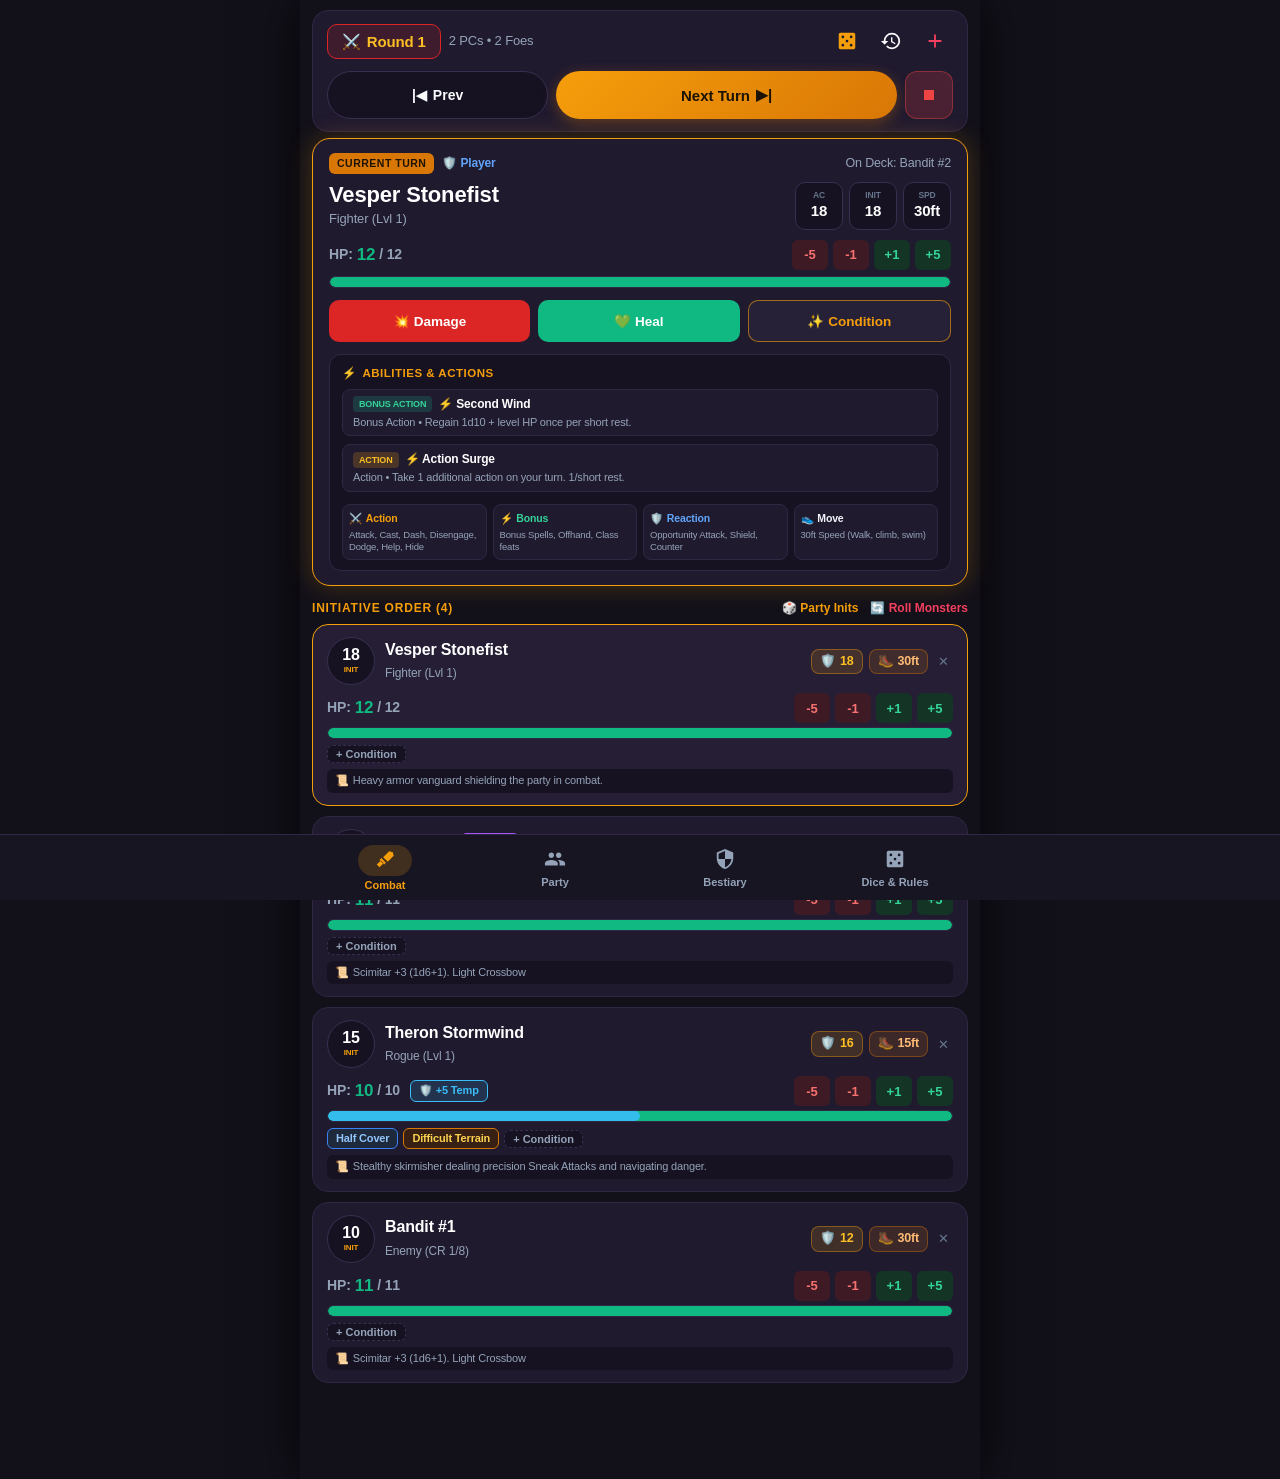
==== commit a2487ffa: "style: adopt mobile-identical UI theme Replaced the responsive web design with a pixel-accurate repl" ====
--- a/index.html
+++ b/index.html
@@ -2,397 +2,426 @@
 <html lang="en">
 <head>
   <meta charset="UTF-8">
-  <meta name="viewport" content="width=device-width, initial-scale=1.0, viewport-fit=cover">
-  <meta name="theme-color" content="#181622">
-  <meta name="description" content="D&D 5e Combat & Initiative Tracker - Fluid responsive web app for PC, tablet, and mobile browsers.">
+  <meta name="viewport" content="width=device-width, initial-scale=1.0, maximum-scale=1.0, user-scalable=no, viewport-fit=cover">
+  <meta name="theme-color" content="#121019">
   <title>D&D 5e Combat Tracker</title>
-
-  <!-- Google Fonts: Cinzel & Inter -->
-  <link rel="preconnect" href="https://fonts.googleapis.com">
-  <link rel="preconnect" href="https://fonts.gstatic.com" crossorigin>
-  <link href="https://fonts.googleapis.com/css2?family=Cinzel:wght@600;700;800;900&family=Inter:wght@400;500;600;700;800&display=swap" rel="stylesheet">
-
-  <!-- Favicon & PWA Manifest -->
+  <link rel="stylesheet" href="styles.css">
   <link rel="icon" type="image/jpeg" href="assets/icon.jpg">
-  <link rel="apple-touch-icon" href="assets/icon.jpg">
   <link rel="manifest" href="manifest.json">
-
-  <!-- Stylesheet -->
-  <link rel="stylesheet" href="styles.css">
 </head>
 <body>
 
   <div id="app-shell">
-    <!-- Top Site Header (Responsive for PC & Mobile) -->
-    <header class="site-header">
-      <div class="header-container">
-        <!-- Brand -->
-        <div class="brand-wrapper" data-tab="combat">
-          <div class="brand-icon">
-            <img src="assets/icon.jpg" alt="D&D Tracker Icon" onerror="this.innerHTML='⚔️'">
-          </div>
-          <div class="brand-text">
-            <span class="brand-title">Combat Tracker</span>
-            <span class="brand-subtitle">D&D 5e Initiative Arena</span>
-          </div>
-        </div>
-
-        <!-- Desktop Navigation Tabs (Hidden on mobile) -->
-        <nav class="desktop-nav" aria-label="Desktop navigation">
-          <button class="nav-tab-btn active" data-tab="combat">
-            <svg viewBox="0 0 24 24"><path d="M19.35 10.04C18.67 6.59 15.64 4 12 4 9.11 4 6.6 5.64 5.35 8.04 2.34 8.36 0 10.91 0 14c0 3.31 2.69 6 6 6h13c2.76 0 5-2.24 5-5 0-2.64-2.05-4.78-4.65-4.96zM13 13v4h-2v-4H8l4-4 4 4h-3z" style="display:none;"/><path d="M19.78 12.38l-4.24-4.24L17 6.67l4.24 4.24-1.46 1.47zM14.07 18.1l-1.47-1.47 4.24-4.24 1.47 1.47-4.24 4.24zM12 2C6.48 2 2 6.48 2 12s4.48 10 10 10 10-4.48 10-10S17.52 2 12 2zm1 17.93c-3.95-.49-7-3.85-7-7.93 0-.62.08-1.21.21-1.79L9 15v1c0 1.1.9 2 2 2v1.93zm6.9-2.54c-.26-.81-1-1.39-1.9-1.39h-1v-3c0-.55-.45-1-1-1H8v-2h2c.55 0 1-.45 1-1V7h2c1.1 0 2-.9 2-2v-.41c2.93 1.19 5 4.06 5 7.41 0 2.08-.8 3.97-2.1 5.39z" style="display:none;"/><path d="M7.5 13.5L3 18l3 3 4.5-4.5L7.5 13.5zM20.5 4.5l-4-1-6.5 6.5 5 5 6.5-6.5-1-4zM8 11l5 5-2 2-5-5 2-2z"/></svg>
-            <span>Combat Arena</span>
-          </button>
-          <button class="nav-tab-btn" data-tab="party">
+    <!-- Dynamic Main Content (Combat Arena, Party Roster, Bestiary, Dice & Rules) -->
+    <main id="main-container" class="main-view-area">
+      <!-- Injected by app.js -->
+    </main>
+
+    <!-- Bottom Navigation Bar (Screenshot 1 & 6) -->
+    <nav class="site-bottom-nav" aria-label="Bottom Navigation">
+      <div class="bottom-nav-inner">
+        <button class="nav-tab-item active" data-tab="combat">
+          <div class="nav-icon-wrapper">
+            <svg viewBox="0 0 24 24"><path d="M7.5 13.5L3 18l3 3 4.5-4.5L7.5 13.5zM20.5 4.5l-4-1-6.5 6.5 5 5 6.5-6.5-1-4zM8 11l5 5-2 2-5-5 2-2z"/></svg>
+          </div>
+          <span class="nav-tab-label">Combat</span>
+        </button>
+
+        <button class="nav-tab-item" data-tab="party">
+          <div class="nav-icon-wrapper">
             <svg viewBox="0 0 24 24"><path d="M16 11c1.66 0 2.99-1.34 2.99-3S17.66 5 16 5c-1.66 0-3 1.34-3 3s1.34 3 3 3zm-8 0c1.66 0 2.99-1.34 2.99-3S9.66 5 8 5C6.34 5 5 6.34 5 8s1.34 3 3 3zm0 2c-2.33 0-7 1.17-7 3.5V19h14v-2.5c0-2.33-4.67-3.5-7-3.5zm8 0c-.29 0-.62.02-.97.05 1.16.84 1.97 1.97 1.97 3.45V19h6v-2.5c0-2.33-4.67-3.5-7-3.5z"/></svg>
-            <span>Party Roster</span>
-          </button>
-          <button class="nav-tab-btn" data-tab="bestiary">
+          </div>
+          <span class="nav-tab-label">Party</span>
+        </button>
+
+        <button class="nav-tab-item" data-tab="bestiary">
+          <div class="nav-icon-wrapper">
             <svg viewBox="0 0 24 24"><path d="M12 1L3 5v6c0 5.55 3.84 10.74 9 12 5.16-1.26 9-6.45 9-12V5l-9-4zm0 10.99h7c-.53 4.12-3.28 7.79-7 8.94V12H5V6.3l7-3.11v8.8z"/></svg>
-            <span>Bestiary</span>
-          </button>
-          <button class="nav-tab-btn" data-tab="dice">
+          </div>
+          <span class="nav-tab-label">Bestiary</span>
+        </button>
+
+        <button class="nav-tab-item" data-tab="dice">
+          <div class="nav-icon-wrapper">
             <svg viewBox="0 0 24 24"><path d="M19 3H5c-1.1 0-2 .9-2 2v14c0 1.1.9 2 2 2h14c1.1 0 2-.9 2-2V5c0-1.1-.9-2-2-2zM7.5 18a1.5 1.5 0 1 1 0-3 1.5 1.5 0 0 1 0 3zm0-9a1.5 1.5 0 1 1 0-3 1.5 1.5 0 0 1 0 3zm4.5 4.5a1.5 1.5 0 1 1 0-3 1.5 1.5 0 0 1 0 3zm4.5 4.5a1.5 1.5 0 1 1 0-3 1.5 1.5 0 0 1 0 3zm0-9a1.5 1.5 0 1 1 0-3 1.5 1.5 0 0 1 0 3z"/></svg>
-            <span>Dice & Rules</span>
-          </button>
-        </nav>
-
-        <!-- Header Action Utilities (Backup / Restore) -->
-        <div class="header-actions">
-          <button class="btn btn-ghost btn-sm" onclick="exportDataAsJson()" title="Export JSON backup">
-            <svg viewBox="0 0 24 24" style="width: 16px; height: 16px;"><path d="M19 9h-4V3H9v6H5l7 7 7-7zM5 18v2h14v-2H5z"/></svg>
-            <span>Backup</span>
-          </button>
-          <button class="btn btn-ghost btn-sm" onclick="triggerImportJson()" title="Import JSON backup">
-            <svg viewBox="0 0 24 24" style="width: 16px; height: 16px;"><path d="M9 16h6v-6h4l-7-7-7 7h4zm-4 2h14v2H5z"/></svg>
-            <span>Import</span>
-          </button>
-          <input type="file" id="file-import-input" accept=".json" style="display: none;" onchange="handleFileImport(event)">
-        </div>
-      </div>
-    </header>
-
-    <!-- Main Dynamic Content Container -->
-    <main class="main-content" id="main-container">
-      <!-- Injected dynamically by app.js -->
-    </main>
-
-    <!-- Mobile Bottom Navigation Bar (Visible on screens <= 768px) -->
-    <nav class="mobile-bottom-nav" aria-label="Mobile navigation">
-      <div class="mobile-nav-items">
-        <button class="mobile-nav-btn active" data-tab="combat">
-          <svg viewBox="0 0 24 24"><path d="M7.5 13.5L3 18l3 3 4.5-4.5L7.5 13.5zM20.5 4.5l-4-1-6.5 6.5 5 5 6.5-6.5-1-4zM8 11l5 5-2 2-5-5 2-2z"/></svg>
-          <span>Combat</span>
-        </button>
-        <button class="mobile-nav-btn" data-tab="party">
-          <svg viewBox="0 0 24 24"><path d="M16 11c1.66 0 2.99-1.34 2.99-3S17.66 5 16 5c-1.66 0-3 1.34-3 3s1.34 3 3 3zm-8 0c1.66 0 2.99-1.34 2.99-3S9.66 5 8 5C6.34 5 5 6.34 5 8s1.34 3 3 3zm0 2c-2.33 0-7 1.17-7 3.5V19h14v-2.5c0-2.33-4.67-3.5-7-3.5zm8 0c-.29 0-.62.02-.97.05 1.16.84 1.97 1.97 1.97 3.45V19h6v-2.5c0-2.33-4.67-3.5-7-3.5z"/></svg>
-          <span>Party</span>
-        </button>
-        <button class="mobile-nav-btn" data-tab="bestiary">
-          <svg viewBox="0 0 24 24"><path d="M12 1L3 5v6c0 5.55 3.84 10.74 9 12 5.16-1.26 9-6.45 9-12V5l-9-4zm0 10.99h7c-.53 4.12-3.28 7.79-7 8.94V12H5V6.3l7-3.11v8.8z"/></svg>
-          <span>Bestiary</span>
-        </button>
-        <button class="mobile-nav-btn" data-tab="dice">
-          <svg viewBox="0 0 24 24"><path d="M19 3H5c-1.1 0-2 .9-2 2v14c0 1.1.9 2 2 2h14c1.1 0 2-.9 2-2V5c0-1.1-.9-2-2-2zM7.5 18a1.5 1.5 0 1 1 0-3 1.5 1.5 0 0 1 0 3zm0-9a1.5 1.5 0 1 1 0-3 1.5 1.5 0 0 1 0 3zm4.5 4.5a1.5 1.5 0 1 1 0-3 1.5 1.5 0 0 1 0 3zm4.5 4.5a1.5 1.5 0 1 1 0-3 1.5 1.5 0 0 1 0 3zm0-9a1.5 1.5 0 1 1 0-3 1.5 1.5 0 0 1 0 3z"/></svg>
-          <span>Dice</span>
+          </div>
+          <span class="nav-tab-label">Dice & Rules</span>
         </button>
       </div>
     </nav>
   </div>
 
-  <!-- Toast Notification Container -->
-  <div id="toast-container" class="toast-container"></div>
+  <!-- Toast Notification Box -->
+  <div id="toast-container" class="toast-box-container"></div>
 
   <!-- ==================================================== -->
-  <!-- MODAL DIALOGS                                        -->
+  <!-- MODAL DIALOGS (Pixel-matched to Screenshots 2-5)    -->
   <!-- ==================================================== -->
 
-  <!-- Modal 1: Damage & Healing -->
-  <div class="modal-overlay" id="modal-damage-heal">
-    <div class="modal-dialog">
-      <div class="modal-header">
-        <h3 class="modal-title" id="modal-dmg-name">Damage & Healing</h3>
-        <button class="btn btn-ghost btn-sm" onclick="closeModal('modal-damage-heal')">&times;</button>
-      </div>
-      <div class="modal-body">
-        <div style="text-align: center; margin-bottom: var(--space-xs);">
-          <strong id="modal-dmg-hp-display" style="font-size: var(--font-md); color: var(--color-gold-light);"></strong>
-        </div>
-        <div class="form-group">
-          <label class="form-label" for="modal-dmg-input">Amount</label>
-          <input type="number" id="modal-dmg-input" class="form-input" placeholder="e.g. 14" min="1" autofocus>
-        </div>
-        <div style="display: flex; gap: var(--space-xs); flex-wrap: wrap;">
-          <button class="btn btn-danger" style="flex: 1;" onclick="submitDamage(false)">- Apply Damage</button>
-          <button class="btn btn-success" style="flex: 1;" onclick="submitDamage(true)">+ Apply Healing</button>
-        </div>
-        <div style="display: flex; gap: var(--space-xs); margin-top: var(--space-xs);">
-          <button class="btn btn-secondary btn-sm" style="flex: 1;" onclick="submitTempHp()">Set as Temp HP</button>
-          <button class="btn btn-secondary btn-sm" style="flex: 1;" onclick="submitSetDirectHp()">Direct HP Override</button>
-        </div>
-      </div>
-      <div class="modal-footer">
-        <button class="btn btn-ghost" onclick="closeModal('modal-damage-heal')">Cancel</button>
-      </div>
-    </div>
-  </div>
-
-  <!-- Modal 2: Armor Class & Cover -->
-  <div class="modal-overlay" id="modal-ac">
-    <div class="modal-dialog">
-      <div class="modal-header">
-        <h3 class="modal-title">Armor Class & Cover</h3>
-        <button class="btn btn-ghost btn-sm" onclick="closeModal('modal-ac')">&times;</button>
-      </div>
-      <div class="modal-body">
-        <div style="margin-bottom: var(--space-xs);">
-          Target: <strong id="modal-ac-name" style="color: var(--color-gold-light);"></strong>
-        </div>
-        <div class="form-group">
-          <label class="form-label" for="modal-ac-input">Base Armor Class (AC)</label>
-          <input type="number" id="modal-ac-input" class="form-input" min="1" max="40">
-        </div>
-        <div class="form-group">
-          <label class="form-label" for="modal-ac-cover-select">5e Cover Type</label>
-          <select id="modal-ac-cover-select" class="form-select">
-            <option value="NONE">No Cover (+0 AC)</option>
-            <option value="HALF">Half Cover (+2 AC, +2 Dex Saves)</option>
-            <option value="THREE_QUARTERS">3/4 Cover (+5 AC, +5 Dex Saves)</option>
-            <option value="TOTAL">Total Cover (+10 AC, cannot be targeted directly)</option>
-          </select>
-        </div>
-      </div>
-      <div class="modal-footer">
-        <button class="btn btn-ghost" onclick="closeModal('modal-ac')">Cancel</button>
-        <button class="btn btn-primary" onclick="submitAcUpdate()">Save AC</button>
-      </div>
-    </div>
-  </div>
-
-  <!-- Modal 3: Speed & Difficult Terrain -->
-  <div class="modal-overlay" id="modal-speed">
-    <div class="modal-dialog">
-      <div class="modal-header">
-        <h3 class="modal-title">Movement Speed</h3>
-        <button class="btn btn-ghost btn-sm" onclick="closeModal('modal-speed')">&times;</button>
-      </div>
-      <div class="modal-body">
-        <div style="margin-bottom: var(--space-xs);">
-          Target: <strong id="modal-speed-name" style="color: var(--color-gold-light);"></strong>
-        </div>
-        <div class="form-group">
-          <label class="form-label" for="modal-speed-input">Base Speed (feet)</label>
-          <input type="number" id="modal-speed-input" class="form-input" step="5" min="0">
-        </div>
-        <div class="form-group">
-          <label style="display: flex; align-items: center; gap: 8px; cursor: pointer;">
-            <input type="checkbox" id="modal-speed-diff-checkbox">
-            <span style="font-size: var(--font-sm); font-weight: 600;">Difficult Terrain (Halves Speed)</span>
-          </label>
-        </div>
-      </div>
-      <div class="modal-footer">
-        <button class="btn btn-ghost" onclick="closeModal('modal-speed')">Cancel</button>
-        <button class="btn btn-primary" onclick="submitSpeedUpdate()">Save Speed</button>
-      </div>
-    </div>
-  </div>
-
-  <!-- Modal 4: Conditions Multi-Select -->
-  <div class="modal-overlay" id="modal-conditions">
-    <div class="modal-dialog" style="max-width: 600px;">
-      <div class="modal-header">
-        <h3 class="modal-title">Conditions for <span id="modal-conditions-name"></span></h3>
-        <button class="btn btn-ghost btn-sm" onclick="closeModal('modal-conditions')">&times;</button>
-      </div>
-      <div class="modal-body">
-        <p style="font-size: var(--font-xs); color: var(--text-muted); margin-bottom: var(--space-xs);">
-          Select or clear conditions. Badges reflect official 5e rules and status color coding.
-        </p>
-        <div id="modal-conditions-grid" style="display: grid; grid-template-columns: repeat(auto-fill, minmax(160px, 1fr)); gap: 6px; max-height: 50vh; overflow-y: auto;">
-          <!-- Injected dynamically -->
-        </div>
-      </div>
-      <div class="modal-footer">
-        <button class="btn btn-primary" onclick="closeModal('modal-conditions')">Done</button>
-      </div>
-    </div>
-  </div>
-
-  <!-- Modal 5: Edit Single Initiative -->
-  <div class="modal-overlay" id="modal-initiative">
-    <div class="modal-dialog">
-      <div class="modal-header">
-        <h3 class="modal-title">Initiative Score</h3>
-        <button class="btn btn-ghost btn-sm" onclick="closeModal('modal-initiative')">&times;</button>
-      </div>
-      <div class="modal-body">
-        <div style="margin-bottom: var(--space-xs);">
-          Target: <strong id="modal-init-name" style="color: var(--color-gold-light);"></strong>
-        </div>
-        <div class="form-group">
-          <label class="form-label" for="modal-init-input">Initiative Score</label>
-          <input type="number" id="modal-init-input" class="form-input">
-        </div>
-        <button class="btn btn-secondary" style="width: 100%;" onclick="rollSingleCombatantInitiative()">
-          🎲 Roll d20 + Init Modifier
-        </button>
-      </div>
-      <div class="modal-footer">
-        <button class="btn btn-ghost" onclick="closeModal('modal-initiative')">Cancel</button>
-        <button class="btn btn-primary" onclick="submitInitiative()">Save</button>
-      </div>
-    </div>
-  </div>
-
-  <!-- Modal 6: Party Initiative Batch Entry -->
-  <div class="modal-overlay" id="modal-party-initiative">
-    <div class="modal-dialog">
-      <div class="modal-header">
-        <h3 class="modal-title">Party Initiatives</h3>
-        <button class="btn btn-ghost btn-sm" onclick="closeModal('modal-party-initiative')">&times;</button>
-      </div>
-      <div class="modal-body">
-        <div style="display: flex; justify-content: space-between; align-items: center; margin-bottom: var(--space-xs);">
-          <span style="font-size: var(--font-xs); color: var(--text-muted);">Enter rolled initiatives for party members</span>
-          <button class="btn btn-secondary btn-sm" onclick="rollAllPartyInModal()">Roll All</button>
-        </div>
-        <div id="modal-party-init-list" style="max-height: 50vh; overflow-y: auto;">
-          <!-- Injected dynamically -->
-        </div>
-      </div>
-      <div class="modal-footer">
-        <button class="btn btn-ghost" onclick="closeModal('modal-party-initiative')">Cancel</button>
-        <button class="btn btn-primary" onclick="submitPartyInitiatives()">Apply Initiatives</button>
-      </div>
-    </div>
-  </div>
-
-  <!-- Modal 7: Add Enemy / Custom Monster -->
-  <div class="modal-overlay" id="modal-add-enemy">
-    <div class="modal-dialog">
-      <div class="modal-header">
-        <h3 class="modal-title">Add Monster / Enemy</h3>
-        <button class="btn btn-ghost btn-sm" onclick="closeModal('modal-add-enemy')">&times;</button>
-      </div>
-      <div class="modal-body">
-        <div class="form-group">
-          <label class="form-label" for="modal-enemy-name">Monster Name</label>
-          <input type="text" id="modal-enemy-name" class="form-input" placeholder="e.g. Goblin Archer, Red Dragon">
-        </div>
-        <div class="form-row">
-          <div class="form-group">
-            <label class="form-label" for="modal-enemy-hp">Max HP</label>
-            <input type="number" id="modal-enemy-hp" class="form-input" value="15" min="1">
-          </div>
-          <div class="form-group">
-            <label class="form-label" for="modal-enemy-ac">Armor Class (AC)</label>
-            <input type="number" id="modal-enemy-ac" class="form-input" value="13" min="1">
-          </div>
-        </div>
-        <div class="form-row">
-          <div class="form-group">
-            <label class="form-label" for="modal-enemy-mod">Initiative Modifier</label>
-            <input type="number" id="modal-enemy-mod" class="form-input" value="1">
-          </div>
-          <div class="form-group">
-            <label class="form-label" for="modal-enemy-count">Quantity to Spawn</label>
-            <input type="number" id="modal-enemy-count" class="form-input" value="1" min="1" max="20">
-          </div>
-        </div>
-        <div class="form-row">
-          <div class="form-group">
-            <label class="form-label" for="modal-enemy-cr">Challenge Rating (CR)</label>
-            <input type="text" id="modal-enemy-cr" class="form-input" value="CR 1/2">
-          </div>
-          <div class="form-group">
-            <label class="form-label" for="modal-enemy-speed">Speed (ft)</label>
-            <input type="number" id="modal-enemy-speed" class="form-input" value="30">
-          </div>
-        </div>
-        <div class="form-group">
-          <label class="form-label" for="modal-enemy-notes">Attacks & Traits (Optional)</label>
-          <textarea id="modal-enemy-notes" class="form-textarea" rows="2" placeholder="e.g. Shortbow +4 (1d6+2), Nimble Escape"></textarea>
-        </div>
-      </div>
-      <div class="modal-footer">
-        <button class="btn btn-ghost" onclick="closeModal('modal-add-enemy')">Cancel</button>
-        <button class="btn btn-primary" onclick="submitAddEnemy()">Add to Arena</button>
-      </div>
-    </div>
-  </div>
-
-  <!-- Modal 8: Character Creator / Editor -->
-  <div class="modal-overlay" id="modal-character">
-    <div class="modal-dialog">
-      <div class="modal-header">
-        <h3 class="modal-title" id="modal-char-title">Player Character</h3>
-        <button class="btn btn-ghost btn-sm" onclick="closeModal('modal-character')">&times;</button>
-      </div>
-      <div class="modal-body">
-        <div class="form-row">
-          <div class="form-group">
-            <label class="form-label" for="modal-char-name">Character Name</label>
-            <input type="text" id="modal-char-name" class="form-input" placeholder="e.g. Thorin">
-          </div>
-          <div class="form-group">
-            <label class="form-label" for="modal-char-player">Player Name</label>
-            <input type="text" id="modal-char-player" class="form-input" placeholder="e.g. Alex">
-          </div>
-        </div>
-        <div class="form-row">
-          <div class="form-group">
-            <label class="form-label" for="modal-char-class">Class & Subclass</label>
-            <input type="text" id="modal-char-class" class="form-input" placeholder="e.g. Fighter (Champion)">
-          </div>
-          <div class="form-group">
-            <label class="form-label" for="modal-char-level">Level</label>
-            <input type="number" id="modal-char-level" class="form-input" value="1" min="1" max="20">
-          </div>
-        </div>
-        <div class="form-row">
-          <div class="form-group">
-            <label class="form-label" for="modal-char-hp">Max HP</label>
-            <input type="number" id="modal-char-hp" class="form-input" value="12" min="1">
-          </div>
-          <div class="form-group">
-            <label class="form-label" for="modal-char-ac">Armor Class (AC)</label>
-            <input type="number" id="modal-char-ac" class="form-input" value="14" min="1">
-          </div>
-        </div>
-        <div class="form-row">
-          <div class="form-group">
-            <label class="form-label" for="modal-char-mod">Initiative Modifier</label>
-            <input type="number" id="modal-char-mod" class="form-input" value="0">
-          </div>
-          <div class="form-group">
-            <label class="form-label" for="modal-char-speed">Speed (ft)</label>
-            <input type="number" id="modal-char-speed" class="form-input" value="30">
-          </div>
-        </div>
-        <div class="form-row">
-          <div class="form-group">
-            <label class="form-label" for="modal-char-percep">Passive Perception</label>
-            <input type="number" id="modal-char-percep" class="form-input" value="10">
-          </div>
-          <div class="form-group">
-            <label class="form-label" for="modal-char-dc">Spell Save DC (Optional)</label>
-            <input type="number" id="modal-char-dc" class="form-input" placeholder="e.g. 15">
-          </div>
-        </div>
-        <div class="form-group">
-          <label class="form-label" for="modal-char-notes">Abilities & Notes</label>
-          <textarea id="modal-char-notes" class="form-textarea" rows="2" placeholder="e.g. Second Wind, Action Surge, Darkvision 60ft"></textarea>
-        </div>
-      </div>
-      <div class="modal-footer">
-        <button class="btn btn-ghost" onclick="closeModal('modal-character')">Cancel</button>
-        <button class="btn btn-primary" onclick="submitCharacterForm()">Save Character</button>
-      </div>
-    </div>
-  </div>
-
-  <!-- Application Logic -->
+  <!-- 1. Edit Movement Speed Dialog (Screenshot 2) -->
+  <div class="modal-backdrop" id="modal-speed-dialog">
+    <div class="dialog-container">
+      <div class="dialog-header">
+        <span class="dialog-header-icon">🥾</span>
+        <div class="dialog-header-titles">
+          <span class="dialog-main-title">Edit Movement Speed</span>
+          <span class="dialog-subtitle" id="modal-speed-subtitle"></span>
+          <span id="modal-speed-combatant-name" style="display:none;"></span>
+        </div>
+      </div>
+
+      <div class="dialog-body">
+        <!-- BASE SPEED CARD -->
+        <div class="dialog-inner-card">
+          <span class="dialog-inner-title">BASE SPEED (FEET)</span>
+          <div class="stepper-row">
+            <button class="btn-stepper" onclick="adjustSpeedStepper(-5)">-5</button>
+            <input type="number" id="modal-speed-value" class="stepper-value-box" readonly>
+            <button class="btn-stepper" style="color:var(--color-gold);" onclick="adjustSpeedStepper(5)">+5</button>
+          </div>
+
+          <!-- Presets -->
+          <div class="preset-speed-chips">
+            <button class="chip-speed-preset" data-speed="20" onclick="setSpeedPreset(20)">20ft</button>
+            <button class="chip-speed-preset" data-speed="25" onclick="setSpeedPreset(25)">25ft</button>
+            <button class="chip-speed-preset" data-speed="30" onclick="setSpeedPreset(30)">30ft</button>
+            <button class="chip-speed-preset" data-speed="35" onclick="setSpeedPreset(35)">35ft</button>
+            <button class="chip-speed-preset" data-speed="40" onclick="setSpeedPreset(40)">40ft</button>
+          </div>
+        </div>
+
+        <!-- DIFFICULT TERRAIN CARD WITH TOGGLE -->
+        <div class="dialog-inner-card toggle-switch-card" onclick="toggleSpeedDifficult()">
+          <div>
+            <div style="display:flex; align-items:center; gap:6px;">
+              <span style="font-size:16px;">🪵</span>
+              <span style="font-size:14px; font-weight:800; color:#fdba74;">Difficult Terrain</span>
+            </div>
+            <p style="font-size:11px; color:var(--text-muted); margin-top:2px;">
+              Halves speed and adds condition status.
+            </p>
+          </div>
+          <div class="toggle-switch" id="speed-diff-toggle">
+            <div class="toggle-thumb"></div>
+          </div>
+        </div>
+
+        <!-- EFFECTIVE SPEED CALCULATION HIGHLIGHT BOX -->
+        <div class="effective-highlight-banner">
+          <span class="effective-label">Effective Movement Speed:</span>
+          <span class="effective-val" id="modal-speed-summary"></span>
+        </div>
+      </div>
+
+      <div class="dialog-footer">
+        <button class="btn-dialog-cancel" onclick="closeModal('modal-speed-dialog')">Cancel</button>
+        <button class="btn-dialog-save" onclick="saveSpeedDialog()">Save Speed</button>
+      </div>
+    </div>
+  </div>
+
+  <!-- 2. Edit Armor Class (AC) Dialog (Screenshot 3) -->
+  <div class="modal-backdrop" id="modal-ac-dialog">
+    <div class="dialog-container">
+      <div class="dialog-header">
+        <span class="dialog-header-icon">🛡️</span>
+        <div class="dialog-header-titles">
+          <span class="dialog-main-title">Edit Armor Class (AC)</span>
+          <span class="dialog-subtitle" id="modal-ac-subtitle"></span>
+          <span id="modal-ac-combatant-name" style="display:none;"></span>
+        </div>
+      </div>
+
+      <div class="dialog-body">
+        <!-- BASE AC CARD -->
+        <div class="dialog-inner-card">
+          <span class="dialog-inner-title">BASE ARMOR CLASS</span>
+          <div class="stepper-row">
+            <button class="btn-stepper" onclick="adjustAcStepper(-1)">—</button>
+            <input type="number" id="modal-ac-value" class="stepper-value-box" readonly>
+            <button class="btn-stepper" style="color:var(--color-gold);" onclick="adjustAcStepper(1)">+</button>
+          </div>
+        </div>
+
+        <!-- 5E COVER STATUS CARD -->
+        <div class="dialog-inner-card">
+          <span class="dialog-inner-title">5E COVER STATUS (AC BONUS)</span>
+          <p style="font-size:11px; color:var(--text-muted);">
+            Toggle cover to apply respective AC bonus & condition
+          </p>
+
+          <div class="cover-options-row">
+            <button class="cover-option-btn" data-cover="NONE" onclick="setCoverType('NONE')">
+              <span class="cover-option-title">None</span>
+              <span class="cover-option-bonus">+0</span>
+            </button>
+            <button class="cover-option-btn" data-cover="HALF" onclick="setCoverType('HALF')">
+              <span class="cover-option-title">Half</span>
+              <span class="cover-option-bonus">+2 AC</span>
+            </button>
+            <button class="cover-option-btn" data-cover="THREE_QUARTERS" onclick="setCoverType('THREE_QUARTERS')">
+              <span class="cover-option-title">3/4</span>
+              <span class="cover-option-bonus">+5 AC</span>
+            </button>
+            <button class="cover-option-btn" data-cover="TOTAL" onclick="setCoverType('TOTAL')">
+              <span class="cover-option-title">Total</span>
+              <span class="cover-option-bonus">+10 AC</span>
+            </button>
+          </div>
+
+          <div style="background:var(--bg-card-darker); border-radius:6px; padding:6px 10px; font-size:11px; color:#93c5fd; margin-top:4px;" id="modal-ac-cover-desc"></div>
+        </div>
+
+        <!-- EFFECTIVE AC CALCULATION HIGHLIGHT BOX -->
+        <div class="effective-highlight-banner">
+          <span class="effective-label">Effective Armor Class:</span>
+          <span class="effective-val" id="modal-ac-summary"></span>
+        </div>
+      </div>
+
+      <div class="dialog-footer">
+        <button class="btn-dialog-cancel" onclick="closeModal('modal-ac-dialog')">Cancel</button>
+        <button class="btn-dialog-save" onclick="saveAcDialog()">Save AC</button>
+      </div>
+    </div>
+  </div>
+
+  <!-- 3. Edit Character Dialog (Screenshot 4 & 5) -->
+  <div class="modal-backdrop" id="modal-character-dialog">
+    <div class="dialog-container" style="max-width: 480px;">
+      <div class="dialog-header">
+        <div class="dialog-header-titles">
+          <span class="dialog-main-title" id="modal-char-title">Edit Character</span>
+        </div>
+      </div>
+
+      <div class="dialog-body">
+        <!-- Roll Random 5e Character Button (Screenshot 5) -->
+        <button class="btn-prev-turn" style="width:100%; border-color:var(--color-gold); color:var(--color-gold-light); height:42px; border-radius:10px;" onclick="rollRandom5eCharacter()">
+          <span>🎲</span>
+          <span>Roll Random 5e Character</span>
+        </button>
+
+        <div style="display:flex; flex-direction:column; gap:6px;">
+          <label style="font-size:11px; font-weight:700; color:var(--text-muted);">Character Name *</label>
+          <input type="text" id="modal-char-name" class="form-input-outlined" placeholder="Name">
+        </div>
+
+        <div style="display:flex; flex-direction:column; gap:6px;">
+          <label style="font-size:11px; font-weight:700; color:var(--text-muted);">Player Name (Optional)</label>
+          <input type="text" id="modal-char-player" class="form-input-outlined" placeholder="Player Name">
+        </div>
+
+        <div style="display:grid; grid-template-columns: 2fr 1fr; gap:8px;">
+          <div style="display:flex; flex-direction:column; gap:6px;">
+            <label style="font-size:11px; font-weight:700; color:var(--text-muted);">Class (Select / Type) *</label>
+            <select id="modal-char-class" class="form-input-outlined">
+              <option value="Fighter">Fighter</option>
+              <option value="Rogue">Rogue</option>
+              <option value="Wizard">Wizard</option>
+              <option value="Cleric">Cleric</option>
+              <option value="Barbarian">Barbarian</option>
+              <option value="Bard">Bard</option>
+              <option value="Druid">Druid</option>
+              <option value="Monk">Monk</option>
+              <option value="Paladin">Paladin</option>
+              <option value="Ranger">Ranger</option>
+              <option value="Sorcerer">Sorcerer</option>
+              <option value="Warlock">Warlock</option>
+              <option value="Artificer">Artificer</option>
+            </select>
+          </div>
+          <div style="display:flex; flex-direction:column; gap:6px;">
+            <label style="font-size:11px; font-weight:700; color:var(--text-muted);">Level</label>
+            <input type="number" id="modal-char-level" class="form-input-outlined" value="1" min="1" max="20">
+          </div>
+        </div>
+
+        <!-- 6-Grid Stats (Max HP, AC, Init Mod, Speed, Passive Perc, Spell DC) -->
+        <div class="form-grid-6">
+          <div style="display:flex; flex-direction:column; gap:4px;">
+            <label style="font-size:10.5px; font-weight:700; color:var(--text-muted);">Max HP *</label>
+            <input type="number" id="modal-char-hp" class="form-input-outlined" value="12">
+          </div>
+          <div style="display:flex; flex-direction:column; gap:4px;">
+            <label style="font-size:10.5px; font-weight:700; color:var(--text-muted);">AC *</label>
+            <input type="number" id="modal-char-ac" class="form-input-outlined" value="14">
+          </div>
+          <div style="display:flex; flex-direction:column; gap:4px;">
+            <label style="font-size:10.5px; font-weight:700; color:var(--text-muted);">Init Mod</label>
+            <input type="number" id="modal-char-init" class="form-input-outlined" value="2">
+          </div>
+          <div style="display:flex; flex-direction:column; gap:4px;">
+            <label style="font-size:10.5px; font-weight:700; color:var(--text-muted);">Speed (ft)</label>
+            <input type="number" id="modal-char-speed" class="form-input-outlined" value="30">
+          </div>
+          <div style="display:flex; flex-direction:column; gap:4px;">
+            <label style="font-size:10.5px; font-weight:700; color:var(--text-muted);">Passive Perc</label>
+            <input type="number" id="modal-char-perc" class="form-input-outlined" value="12">
+          </div>
+          <div style="display:flex; flex-direction:column; gap:4px;">
+            <label style="font-size:10.5px; font-weight:700; color:var(--text-muted);">Spell DC</label>
+            <input type="number" id="modal-char-dc" class="form-input-outlined" placeholder="DC">
+          </div>
+        </div>
+
+        <!-- Abilities & Feats Builder (Screenshot 4) -->
+        <div style="display:flex; justify-content:space-between; align-items:center; margin-top:6px;">
+          <div style="display:flex; align-items:center; gap:6px;">
+            <span style="font-size:14px; color:var(--color-gold);">⚡</span>
+            <span style="font-size:13px; font-weight:800; color:var(--color-gold);">Abilities & Feats <span id="modal-char-abilities-count"></span></span>
+          </div>
+          <button class="btn-header-link gold" onclick="addCharacterAbility()">+ Add Ability</button>
+        </div>
+
+        <div id="modal-char-abilities-list" style="display:flex; flex-direction:column; gap:8px;"></div>
+
+        <div style="display:flex; flex-direction:column; gap:6px;">
+          <label style="font-size:11px; font-weight:700; color:var(--text-muted);">Additional Backstory / Inventory Notes</label>
+          <textarea id="modal-char-notes" class="form-input-outlined" rows="2"></textarea>
+        </div>
+      </div>
+
+      <div class="dialog-footer">
+        <button class="btn-dialog-cancel" onclick="closeModal('modal-character-dialog')">Cancel</button>
+        <button class="btn-dialog-save" onclick="saveCharacterDialog()">Save Character</button>
+      </div>
+    </div>
+  </div>
+
+  <!-- 4. Damage & Healing Modal -->
+  <div class="modal-backdrop" id="modal-damage-dialog">
+    <div class="dialog-container">
+      <div class="dialog-header">
+        <span class="dialog-header-icon">💥</span>
+        <div class="dialog-header-titles">
+          <span class="dialog-main-title" id="modal-dmg-name">Damage & Healing</span>
+          <span class="dialog-subtitle" id="modal-dmg-hp"></span>
+        </div>
+      </div>
+      <div class="dialog-body">
+        <input type="number" id="modal-dmg-input" class="form-input-outlined" placeholder="Amount (e.g. 8)" style="font-size:20px; text-align:center;">
+        <div style="display:flex; gap:8px;">
+          <button class="btn-turn-action damage" style="height:48px;" onclick="submitDamageAction(false)">- Apply Damage</button>
+          <button class="btn-turn-action heal" style="height:48px;" onclick="submitDamageAction(true)">+ Apply Healing</button>
+        </div>
+        <button class="btn-prev-turn" style="height:40px; width:100%; border-radius:8px;" onclick="submitTempHpAction()">Set as Temp HP</button>
+      </div>
+      <div class="dialog-footer">
+        <button class="btn-dialog-cancel" onclick="closeModal('modal-damage-dialog')">Close</button>
+      </div>
+    </div>
+  </div>
+
+  <!-- 5. Conditions Modal -->
+  <div class="modal-backdrop" id="modal-conditions-dialog">
+    <div class="dialog-container" style="max-width:480px;">
+      <div class="dialog-header">
+        <span class="dialog-header-icon">✨</span>
+        <div class="dialog-header-titles">
+          <span class="dialog-main-title" id="modal-cond-title">Conditions</span>
+        </div>
+      </div>
+      <div class="dialog-body">
+        <div id="modal-cond-grid" style="display:grid; grid-template-columns:repeat(2, 1fr); gap:6px; max-height:45vh; overflow-y:auto;"></div>
+      </div>
+      <div class="dialog-footer">
+        <button class="btn-dialog-save" onclick="closeModal('modal-conditions-dialog')">Done</button>
+      </div>
+    </div>
+  </div>
+
+  <!-- 6. Single Initiative Modal -->
+  <div class="modal-backdrop" id="modal-init-dialog">
+    <div class="dialog-container">
+      <div class="dialog-header">
+        <span class="dialog-header-icon">⚡</span>
+        <div class="dialog-header-titles">
+          <span class="dialog-main-title">Initiative Score</span>
+          <span class="dialog-subtitle" id="modal-init-name"></span>
+        </div>
+      </div>
+      <div class="dialog-body">
+        <div class="stepper-row">
+          <input type="number" id="modal-init-val" class="stepper-value-box" style="width:100px;">
+        </div>
+        <button class="btn-prev-turn" style="width:100%; height:44px; border-radius:10px;" onclick="rollSingleInit()">
+          🎲 Roll d20 + Modifier
+        </button>
+      </div>
+      <div class="dialog-footer">
+        <button class="btn-dialog-cancel" onclick="closeModal('modal-init-dialog')">Cancel</button>
+        <button class="btn-dialog-save" onclick="saveSingleInit()">Save</button>
+      </div>
+    </div>
+  </div>
+
+  <!-- 7. Party Initiatives Batch Modal -->
+  <div class="modal-backdrop" id="modal-party-inits-dialog">
+    <div class="dialog-container">
+      <div class="dialog-header">
+        <div class="dialog-header-titles">
+          <span class="dialog-main-title">Party Initiatives</span>
+        </div>
+        <button class="btn-header-link gold" onclick="rollAllPartyInits()">Roll All</button>
+      </div>
+      <div class="dialog-body">
+        <div id="modal-party-init-items" style="max-height:45vh; overflow-y:auto;"></div>
+      </div>
+      <div class="dialog-footer">
+        <button class="btn-dialog-cancel" onclick="closeModal('modal-party-inits-dialog')">Cancel</button>
+        <button class="btn-dialog-save" onclick="savePartyInits()">Apply</button>
+      </div>
+    </div>
+  </div>
+
+  <!-- 8. Add Enemy Modal -->
+  <div class="modal-backdrop" id="modal-enemy-dialog">
+    <div class="dialog-container">
+      <div class="dialog-header">
+        <span class="dialog-header-icon">👹</span>
+        <div class="dialog-header-titles">
+          <span class="dialog-main-title">Add Monster</span>
+        </div>
+      </div>
+      <div class="dialog-body">
+        <input type="text" id="modal-enemy-name" class="form-input-outlined" placeholder="Monster Name (e.g. Goblin)">
+        <div style="display:grid; grid-template-columns:1fr 1fr; gap:8px;">
+          <input type="number" id="modal-enemy-hp" class="form-input-outlined" placeholder="Max HP" value="11">
+          <input type="number" id="modal-enemy-ac" class="form-input-outlined" placeholder="AC" value="12">
+        </div>
+        <div style="display:grid; grid-template-columns:1fr 1fr; gap:8px;">
+          <input type="number" id="modal-enemy-init" class="form-input-outlined" placeholder="Init Mod" value="1">
+          <input type="number" id="modal-enemy-speed" class="form-input-outlined" placeholder="Speed" value="30">
+        </div>
+        <textarea id="modal-enemy-notes" class="form-input-outlined" rows="2" placeholder="Attacks / Traits"></textarea>
+      </div>
+      <div class="dialog-footer">
+        <button class="btn-dialog-cancel" onclick="closeModal('modal-enemy-dialog')">Cancel</button>
+        <button class="btn-dialog-save" onclick="saveCustomEnemy()">Add to Combat</button>
+      </div>
+    </div>
+  </div>
+
+  <!-- 9. Combat Log Modal -->
+  <div class="modal-backdrop" id="modal-log-dialog">
+    <div class="dialog-container">
+      <div class="dialog-header">
+        <span class="dialog-header-icon">📜</span>
+        <div class="dialog-header-titles">
+          <span class="dialog-main-title">Combat Event Log</span>
+        </div>
+      </div>
+      <div class="dialog-body">
+        <div id="modal-log-items" style="display:flex; flex-direction:column; gap:6px; max-height:50vh; overflow-y:auto;"></div>
+      </div>
+      <div class="dialog-footer">
+        <button class="btn-dialog-cancel" onclick="store.encounter.log=[]; store.save(); closeModal('modal-log-dialog'); renderApp();">Clear Log</button>
+        <button class="btn-dialog-save" onclick="closeModal('modal-log-dialog')">Close</button>
+      </div>
+    </div>
+  </div>
+
   <script src="app.js"></script>
 </body>
 </html>
--- a/styles.css
+++ b/styles.css
@@ -1,82 +1,66 @@
 /* ==========================================================================
-   D&D 5e Combat Tracker - Responsive Dark Fantasy Stylesheet
-   Designed for all screen sizes: Mobile (320px+) to 4K PC Ultra-wide
+   D&D 5e Combat Tracker - Mobile-Identical Dark Fantasy Theme
+   Pixel-accurate replication of the Android mobile UI for Web & GitHub Pages
    ========================================================================== */
 
 :root {
-  /* Dark Fantasy Surfaces */
-  --bg-dungeon-black: #0F0E13;
-  --bg-dungeon-surface: #181622;
-  --bg-dungeon-card: #221F30;
-  --bg-dungeon-card-elevated: #2C283E;
-  --border-dungeon: #38324E;
-  --border-gold: rgba(245, 158, 11, 0.45);
-  --border-gold-glow: rgba(245, 158, 11, 0.75);
-
-  /* D&D Crimson & Gold Accents */
-  --color-gold: #D97706;
-  --color-gold-light: #FBBF24;
-  --color-gold-dark: #B45309;
-  --color-red: #B91C1C;
-  --color-red-light: #EF4444;
-  --color-red-dark: #7F1D1D;
-
-  /* Parchment & Typography */
-  --text-white: #FBF7EE;
-  --text-muted: #C7C2D6;
-  --text-subtle: #8E88A4;
-
-  /* Status Colors */
-  --color-hp-green: #10B981;
-  --color-hp-amber: #F59E0B;
-  --color-hp-red: #EF4444;
-  --color-bloodied: #DC2626;
-  --color-temp-hp: #38BDF8;
-  --color-arcane: #A855F7;
-  --color-player-blue: #3B82F6;
-  --color-monster-crimson: #E11D48;
-
-  /* Fluid Responsive Typography Scaling */
-  font-size: clamp(14px, 0.85rem + 0.35vw, 17px);
-  --font-xs: clamp(0.7rem, 0.65rem + 0.15vw, 0.8rem);
-  --font-sm: clamp(0.8rem, 0.75rem + 0.2vw, 0.92rem);
-  --font-base: clamp(0.92rem, 0.88rem + 0.25vw, 1.05rem);
-  --font-md: clamp(1.05rem, 0.98rem + 0.35vw, 1.25rem);
-  --font-lg: clamp(1.25rem, 1.12rem + 0.6vw, 1.55rem);
-  --font-xl: clamp(1.45rem, 1.25rem + 0.9vw, 1.95rem);
-  --font-2xl: clamp(1.75rem, 1.45rem + 1.4vw, 2.5rem);
-
-  /* Fonts */
-  --font-display: 'Cinzel', 'Trajan Pro', 'Georgia', serif;
-  --font-body: 'Inter', -apple-system, BlinkMacSystemFont, 'Segoe UI', Roboto, sans-serif;
-
-  /* Spacing */
-  --space-2xs: 0.25rem;
-  --space-xs: 0.5rem;
-  --space-sm: 0.75rem;
-  --space-md: 1rem;
-  --space-lg: 1.5rem;
-  --space-xl: 2rem;
-
-  /* Radius */
-  --radius-sm: 6px;
-  --radius-md: 10px;
-  --radius-lg: 16px;
-  --radius-full: 9999px;
-
-  /* Shadows */
-  --shadow-sm: 0 2px 6px rgba(0, 0, 0, 0.3);
-  --shadow-md: 0 4px 14px rgba(0, 0, 0, 0.45);
-  --shadow-lg: 0 10px 30px rgba(0, 0, 0, 0.6);
-  --shadow-gold: 0 0 20px rgba(245, 158, 11, 0.3);
-
-  /* Layout */
-  --max-content-width: 1440px;
-  --nav-height-desktop: 68px;
-  --nav-height-mobile: 64px;
-}
-
-/* Base Reset & Box Sizing */
+  /* Exact App Color Palette from Mobile Screenshots */
+  --bg-app: #121019;
+  --bg-surface: #181523;
+  --bg-card: #201a2f;
+  --bg-card-elevated: #272138;
+  --bg-card-darker: #161222;
+  --bg-input: #1a1527;
+
+  /* Borders */
+  --border-subtle: #2f2744;
+  --border-card: #372f4f;
+  --border-gold: #f59e0b;
+  --border-gold-glow: rgba(245, 158, 11, 0.4);
+  --border-red: #ef4444;
+
+  /* Accent Colors */
+  --color-gold: #f59e0b;
+  --color-gold-dark: #d97706;
+  --color-gold-light: #fbbf24;
+  --color-gold-accent: #fef08a;
+
+  --color-damage: #ef4444;
+  --color-damage-dark: #dc2626;
+  --color-damage-bg: rgba(239, 68, 68, 0.16);
+
+  --color-heal: #10b981;
+  --color-heal-dark: #059669;
+  --color-heal-bg: rgba(16, 185, 129, 0.16);
+
+  --color-temp-hp: #38bdf8;
+  --color-player-blue: #60a5fa;
+  --color-monster-red: #fb7185;
+  --color-purple: #a855f7;
+
+  /* Text */
+  --text-white: #ffffff;
+  --text-primary: #f8fafc;
+  --text-muted: #94a3b8;
+  --text-subtle: #64748b;
+
+  /* Responsive Font Sizing */
+  font-size: clamp(14px, 0.82rem + 0.38vw, 16px);
+  --font-xs: 0.75rem;
+  --font-sm: 0.85rem;
+  --font-base: 0.95rem;
+  --font-md: 1.1rem;
+  --font-lg: 1.3rem;
+  --font-xl: 1.6rem;
+
+  --font-family: -apple-system, BlinkMacSystemFont, "Segoe UI", Roboto, Helvetica, Arial, sans-serif;
+
+  /* Layout Constraints */
+  --max-content-width: 680px;
+  --nav-height: 66px;
+}
+
+/* Reset */
 *, *::before, *::after {
   box-sizing: border-box;
   margin: 0;
@@ -85,226 +69,858 @@
 }
 
 body {
-  font-family: var(--font-body);
-  font-size: var(--font-base);
-  line-height: 1.5;
-  color: var(--text-white);
-  background-color: var(--bg-dungeon-surface);
+  font-family: var(--font-family);
+  background-color: var(--bg-app);
+  color: var(--text-primary);
   min-height: 100vh;
   display: flex;
   flex-direction: column;
   overflow-x: hidden;
-  background-image: radial-gradient(circle at 50% 0%, rgba(217, 119, 6, 0.08) 0%, transparent 60%);
+  line-height: 1.4;
+  letter-spacing: -0.01em;
+}
+
+/* Desktop Centering Container */
+#app-shell {
+  display: flex;
+  flex-direction: column;
+  min-height: 100vh;
+  width: 100%;
+  max-width: var(--max-content-width);
+  margin: 0 auto;
+  position: relative;
+  background-color: var(--bg-app);
+  box-shadow: 0 0 50px rgba(0, 0, 0, 0.7);
 }
 
 /* Custom Scrollbars */
 ::-webkit-scrollbar {
-  width: 8px;
-  height: 8px;
+  width: 6px;
+  height: 6px;
 }
 ::-webkit-scrollbar-track {
-  background: var(--bg-dungeon-black);
+  background: var(--bg-app);
 }
 ::-webkit-scrollbar-thumb {
-  background: var(--border-dungeon);
-  border-radius: var(--radius-full);
+  background: var(--border-card);
+  border-radius: 99px;
 }
 ::-webkit-scrollbar-thumb:hover {
   background: var(--color-gold);
 }
 
-/* Typography Helpers */
-h1, h2, h3, h4, .font-display {
-  font-family: var(--font-display);
+/* Top App Bar Header (Screenshot: Round 1, 2 PCs • 2 Foes, Dice, Clock, Add) */
+.arena-header-card {
+  margin: 10px 12px 6px 12px;
+  background: var(--bg-card);
+  border: 1px solid var(--border-subtle);
+  border-radius: 16px;
+  padding: 12px 14px;
+  display: flex;
+  flex-direction: column;
+  gap: 12px;
+}
+
+.arena-header-top-row {
+  display: flex;
+  align-items: center;
+  justify-content: space-between;
+}
+
+.round-indicator-pill {
+  display: inline-flex;
+  align-items: center;
+  gap: 6px;
+  background: rgba(220, 38, 38, 0.16);
+  border: 1px solid #dc2626;
+  border-radius: 10px;
+  padding: 6px 14px;
+  color: var(--color-gold-light);
+  font-size: 15px;
   font-weight: 700;
-  letter-spacing: 0.03em;
+  cursor: pointer;
+  user-select: none;
+}
+
+.arena-counts-text {
+  font-size: 13px;
+  color: var(--text-muted);
+  font-weight: 500;
+  margin-left: 8px;
+}
+
+.arena-top-actions {
+  display: flex;
+  align-items: center;
+  gap: 8px;
+}
+
+.icon-btn-header {
+  width: 36px;
+  height: 36px;
+  border-radius: 8px;
+  background: transparent;
+  border: none;
+  display: flex;
+  align-items: center;
+  justify-content: center;
+  cursor: pointer;
+  color: var(--text-primary);
+  transition: transform 0.15s, background 0.15s;
+}
+
+.icon-btn-header:hover {
+  background: rgba(255, 255, 255, 0.08);
+}
+
+.icon-btn-header:active {
+  transform: scale(0.92);
+}
+
+.icon-btn-header.gold {
+  color: var(--color-gold);
+}
+
+.icon-btn-header.crimson {
+  color: #f43f5e;
+}
+
+/* Turn Controls Row (Prev Turn, Next Turn, Stop Button) */
+.turn-controls-row {
+  display: flex;
+  align-items: center;
+  gap: 8px;
+}
+
+.btn-prev-turn {
+  flex: 0.9;
+  height: 48px;
+  background: var(--bg-card-darker);
+  border: 1px solid var(--border-card);
+  border-radius: 24px;
+  color: var(--text-primary);
+  font-size: 14px;
+  font-weight: 700;
+  display: flex;
+  align-items: center;
+  justify-content: center;
+  gap: 6px;
+  cursor: pointer;
+  transition: background 0.15s;
+}
+
+.btn-prev-turn:hover {
+  background: #251d38;
+}
+
+.btn-next-turn {
+  flex: 1.4;
+  height: 48px;
+  background: linear-gradient(135deg, #f59e0b, #d97706);
+  border: none;
+  border-radius: 24px;
+  color: #1a1202;
+  font-size: 15px;
+  font-weight: 800;
+  display: flex;
+  align-items: center;
+  justify-content: center;
+  gap: 6px;
+  cursor: pointer;
+  box-shadow: 0 4px 14px rgba(217, 119, 6, 0.35);
+  transition: transform 0.15s, filter 0.15s;
+}
+
+.btn-next-turn:hover {
+  filter: brightness(1.1);
+  transform: translateY(-1px);
+}
+
+.btn-next-turn:active {
+  transform: scale(0.98);
+}
+
+.btn-stop-combat {
+  width: 48px;
+  height: 48px;
+  background: rgba(239, 68, 68, 0.2);
+  border: 1px solid rgba(239, 68, 68, 0.4);
+  border-radius: 12px;
+  color: var(--color-damage);
+  display: flex;
+  align-items: center;
+  justify-content: center;
+  cursor: pointer;
+  transition: background 0.15s;
+}
+
+.btn-stop-combat:hover {
+  background: rgba(239, 68, 68, 0.35);
+}
+
+/* ==========================================
+   CURRENT TURN SPOTLIGHT CARD (Screenshot 1 & 6)
+   ========================================== */
+.current-turn-card {
+  margin: 6px 12px 14px 12px;
+  background: var(--bg-card);
+  border: 1.5px solid var(--border-gold);
+  border-radius: 18px;
+  padding: 14px 16px;
+  box-shadow: 0 0 24px rgba(245, 158, 11, 0.25);
+  position: relative;
+}
+
+.current-turn-top-row {
+  display: flex;
+  align-items: center;
+  justify-content: space-between;
+  margin-bottom: 8px;
+}
+
+.current-turn-badges {
+  display: flex;
+  align-items: center;
+  gap: 8px;
+}
+
+.badge-current-turn {
+  background: #d97706;
+  color: #1e1302;
+  font-size: 10.5px;
+  font-weight: 900;
+  text-transform: uppercase;
+  letter-spacing: 0.5px;
+  padding: 3px 8px;
+  border-radius: 6px;
+}
+
+.badge-player-indicator {
+  display: flex;
+  align-items: center;
+  gap: 4px;
+  font-size: 12px;
+  font-weight: 700;
+  color: var(--color-player-blue);
+}
+
+.badge-player-indicator.monster {
+  color: var(--color-monster-red);
+}
+
+.on-deck-text {
+  font-size: 12.5px;
+  color: var(--text-muted);
+  font-weight: 500;
+}
+
+/* Name and Stat Boxes */
+.turn-name-and-stats {
+  display: flex;
+  align-items: flex-start;
+  justify-content: space-between;
+  gap: 12px;
+  margin-bottom: 10px;
+}
+
+.turn-name-group {
+  display: flex;
+  flex-direction: column;
+}
+
+.turn-name-title {
+  font-size: 22px;
+  font-weight: 800;
   color: var(--text-white);
-}
-
-p, span, input, select, textarea, button {
-  font-family: var(--font-body);
-}
-
-/* App Shell Layout */
-#app-shell {
-  display: flex;
-  flex-direction: column;
-  min-height: 100vh;
+  line-height: 1.2;
+}
+
+.turn-name-class {
+  font-size: 13px;
+  color: var(--text-muted);
+  margin-top: 2px;
+}
+
+/* Stat Squircles (AC, INIT, SPD) */
+.turn-stats-squircles {
+  display: flex;
+  gap: 6px;
+  flex-shrink: 0;
+}
+
+.stat-squircle {
+  width: 48px;
+  height: 48px;
+  background: var(--bg-card-darker);
+  border: 1px solid var(--border-card);
+  border-radius: 10px;
+  display: flex;
+  flex-direction: column;
+  align-items: center;
+  justify-content: center;
+  cursor: pointer;
+  transition: border-color 0.15s;
+  user-select: none;
+}
+
+.stat-squircle:hover {
+  border-color: var(--color-gold);
+}
+
+.stat-squircle-label {
+  font-size: 8.5px;
+  font-weight: 800;
+  text-transform: uppercase;
+  color: var(--text-subtle);
+  line-height: 1;
+}
+
+.stat-squircle-val {
+  font-size: 15px;
+  font-weight: 800;
+  color: var(--text-white);
+  line-height: 1.2;
+  margin-top: 2px;
+}
+
+/* HP Row & Quick Chips */
+.turn-hp-row {
+  display: flex;
+  align-items: center;
+  justify-content: space-between;
+  margin-bottom: 6px;
+}
+
+.hp-main-label {
+  display: flex;
+  align-items: center;
+  gap: 4px;
+  font-size: 14px;
+  font-weight: 600;
+  color: var(--text-muted);
+  cursor: pointer;
+}
+
+.hp-current-num {
+  font-size: 17px;
+  font-weight: 800;
+  color: #10b981;
+}
+
+.hp-current-num.low {
+  color: #f59e0b;
+}
+
+.hp-current-num.dead {
+  color: #ef4444;
+}
+
+.temp-hp-pill-tag {
+  display: inline-flex;
+  align-items: center;
+  gap: 4px;
+  background: rgba(56, 189, 248, 0.15);
+  border: 1px solid #38bdf8;
+  color: #38bdf8;
+  font-size: 11px;
+  font-weight: 800;
+  padding: 2px 8px;
+  border-radius: 6px;
+  margin-left: 6px;
+}
+
+.quick-hp-chips-group {
+  display: flex;
+  align-items: center;
+  gap: 5px;
+}
+
+.chip-quick-hp {
+  width: 36px;
+  height: 30px;
+  border-radius: 6px;
+  border: none;
+  font-size: 13px;
+  font-weight: 800;
+  cursor: pointer;
+  display: flex;
+  align-items: center;
+  justify-content: center;
+  transition: transform 0.1s, filter 0.15s;
+}
+
+.chip-quick-hp:active {
+  transform: scale(0.92);
+}
+
+.chip-quick-hp.dmg {
+  background: #3e1b24;
+  color: #f87171;
+}
+
+.chip-quick-hp.heal {
+  background: #143526;
+  color: #34d399;
+}
+
+/* Unified HP Bar (Turquoise / Green with Blue Temp HP Layer) */
+.unified-hp-bar {
   width: 100%;
-}
-
-/* Header & Top Navigation (PC & Tablet) */
-.site-header {
-  position: sticky;
+  height: 12px;
+  background: var(--bg-card-darker);
+  border-radius: 99px;
+  position: relative;
+  overflow: hidden;
+  border: 1px solid var(--border-subtle);
+  margin-bottom: 12px;
+  cursor: pointer;
+}
+
+.unified-hp-fill {
+  height: 100%;
+  background: #10b981;
+  border-radius: 99px;
+  transition: width 0.25s ease, background 0.25s ease;
+}
+
+.unified-hp-fill.amber {
+  background: #f59e0b;
+}
+
+.unified-hp-fill.red {
+  background: #ef4444;
+}
+
+.unified-hp-temp {
+  position: absolute;
   top: 0;
-  z-index: 100;
-  background: rgba(24, 22, 34, 0.95);
-  backdrop-filter: blur(12px);
-  -webkit-backdrop-filter: blur(12px);
-  border-bottom: 1px solid var(--border-dungeon);
-  box-shadow: var(--shadow-md);
-  padding: 0 var(--space-md);
-}
-
-.header-container {
-  max-width: var(--max-content-width);
-  margin: 0 auto;
-  height: var(--nav-height-desktop);
+  left: 0;
+  height: 100%;
+  background: #38bdf8;
+  opacity: 0.9;
+  border-radius: 99px;
+}
+
+/* 3 Big Action Buttons (💥 Damage, 💚 Heal, ✨ Condition) */
+.turn-action-buttons-row {
+  display: flex;
+  gap: 8px;
+  margin-bottom: 12px;
+}
+
+.btn-turn-action {
+  flex: 1;
+  height: 42px;
+  border-radius: 10px;
+  font-size: 13.5px;
+  font-weight: 700;
+  display: flex;
+  align-items: center;
+  justify-content: center;
+  gap: 6px;
+  cursor: pointer;
+  border: none;
+  transition: filter 0.15s, transform 0.1s;
+}
+
+.btn-turn-action:active {
+  transform: scale(0.98);
+}
+
+.btn-turn-action.damage {
+  background: #dc2626;
+  color: #ffffff;
+}
+
+.btn-turn-action.heal {
+  background: #10b981;
+  color: #ffffff;
+}
+
+.btn-turn-action.condition {
+  background: var(--bg-card-elevated);
+  border: 1px solid rgba(245, 158, 11, 0.6);
+  color: var(--color-gold);
+}
+
+/* Abilities & Actions Section (Inside Spotlight Card) */
+.abilities-section-card {
+  background: var(--bg-card-darker);
+  border: 1px solid var(--border-subtle);
+  border-radius: 12px;
+  padding: 10px 12px;
+  display: flex;
+  flex-direction: column;
+  gap: 8px;
+}
+
+.abilities-section-header {
+  display: flex;
+  align-items: center;
+  gap: 6px;
+  font-size: 11.5px;
+  font-weight: 800;
+  color: var(--color-gold);
+  letter-spacing: 0.5px;
+}
+
+.ability-item-row {
+  background: var(--bg-card);
+  border: 1px solid var(--border-subtle);
+  border-radius: 8px;
+  padding: 6px 10px;
+  display: flex;
+  flex-direction: column;
+  gap: 2px;
+}
+
+.ability-title-line {
+  display: flex;
+  align-items: center;
+  gap: 6px;
+  flex-wrap: wrap;
+}
+
+.ability-type-badge {
+  font-size: 9px;
+  font-weight: 900;
+  text-transform: uppercase;
+  padding: 1.5px 6px;
+  border-radius: 4px;
+}
+
+.ability-type-badge.action {
+  background: rgba(245, 158, 11, 0.2);
+  color: var(--color-gold-light);
+}
+
+.ability-type-badge.bonus {
+  background: rgba(16, 185, 129, 0.2);
+  color: #34d399;
+}
+
+.ability-type-badge.feat {
+  background: rgba(217, 119, 6, 0.2);
+  color: #fbbf24;
+}
+
+.ability-type-badge.reaction {
+  background: rgba(59, 130, 246, 0.2);
+  color: #93c5fd;
+}
+
+.ability-name-bold {
+  font-size: 12px;
+  font-weight: 700;
+  color: var(--text-white);
+}
+
+.ability-desc-text {
+  font-size: 11px;
+  color: var(--text-muted);
+  line-height: 1.35;
+}
+
+/* 4 Action Economy Boxes Grid (Action, Bonus, Reaction, Move) */
+.action-economy-grid {
+  display: grid;
+  grid-template-columns: repeat(4, 1fr);
+  gap: 6px;
+  margin-top: 4px;
+}
+
+.action-economy-box {
+  background: var(--bg-card);
+  border: 1px solid var(--border-subtle);
+  border-radius: 8px;
+  padding: 6px 6px;
+  display: flex;
+  flex-direction: column;
+}
+
+.action-economy-title {
+  display: flex;
+  align-items: center;
+  gap: 4px;
+  font-size: 10.5px;
+  font-weight: 700;
+  margin-bottom: 3px;
+}
+
+.action-economy-desc {
+  font-size: 9.5px;
+  color: var(--text-muted);
+  line-height: 1.25;
+}
+
+/* ==========================================
+   INITIATIVE ORDER SECTION
+   ========================================== */
+.initiative-section-header {
   display: flex;
   align-items: center;
   justify-content: space-between;
-  gap: var(--space-md);
-}
-
-.brand-wrapper {
-  display: flex;
-  align-items: center;
-  gap: var(--space-sm);
-  text-decoration: none;
-  cursor: pointer;
-}
-
-.brand-icon {
-  width: 38px;
-  height: 38px;
-  border-radius: var(--radius-sm);
-  background: linear-gradient(135deg, var(--color-red), var(--color-gold));
-  display: flex;
-  align-items: center;
-  justify-content: center;
-  box-shadow: 0 0 10px rgba(217, 119, 6, 0.4);
-  overflow: hidden;
+  margin: 14px 12px 8px 12px;
+}
+
+.initiative-title {
+  font-size: 12px;
+  font-weight: 800;
+  letter-spacing: 0.8px;
+  color: var(--color-gold);
+  text-transform: uppercase;
+}
+
+.initiative-header-actions {
+  display: flex;
+  align-items: center;
+  gap: 12px;
+}
+
+.btn-header-link {
+  background: transparent;
+  border: none;
+  font-size: 12px;
+  font-weight: 700;
+  display: flex;
+  align-items: center;
+  gap: 4px;
+  cursor: pointer;
+}
+
+.btn-header-link.gold {
+  color: var(--color-gold);
+}
+
+.btn-header-link.crimson {
+  color: #f43f5e;
+}
+
+/* Combatant Card in List */
+.combatant-list-card {
+  margin: 0 12px 10px 12px;
+  background: var(--bg-card);
+  border: 1.5px solid var(--border-subtle);
+  border-radius: 16px;
+  padding: 12px 14px;
+  transition: border-color 0.2s;
+}
+
+.combatant-list-card.active-turn {
+  border-color: var(--border-gold);
+  background: #251e35;
+}
+
+.combatant-list-card.is-dead {
+  opacity: 0.65;
+  filter: grayscale(0.6);
+  border-color: #3b2028;
+}
+
+.combatant-card-top-row {
+  display: flex;
+  align-items: center;
+  gap: 10px;
+  margin-bottom: 8px;
+}
+
+/* Circular Initiative Badge (e.g. 15 INIT) */
+.circular-init-badge {
+  width: 48px;
+  height: 48px;
+  border-radius: 50%;
+  background: var(--bg-card-darker);
+  border: 1.5px solid var(--border-card);
+  display: flex;
+  flex-direction: column;
+  align-items: center;
+  justify-content: center;
   flex-shrink: 0;
-}
-
-.brand-icon img {
-  width: 100%;
-  height: 100%;
-  object-fit: cover;
-}
-
-.brand-icon svg {
-  width: 22px;
-  height: 22px;
-  fill: var(--text-white);
-}
-
-.brand-text {
-  display: flex;
-  flex-direction: column;
-}
-
-.brand-title {
-  font-family: var(--font-display);
-  font-size: var(--font-md);
+  cursor: pointer;
+  user-select: none;
+}
+
+.circular-init-num {
+  font-size: 16px;
+  font-weight: 900;
+  color: var(--text-white);
+  line-height: 1;
+}
+
+.circular-init-label {
+  font-size: 8px;
+  font-weight: 800;
+  color: var(--color-gold);
+  text-transform: uppercase;
+  margin-top: 1px;
+}
+
+.combatant-info-group {
+  flex: 1;
+  min-width: 0;
+}
+
+.combatant-name-and-badges {
+  display: flex;
+  align-items: center;
+  gap: 6px;
+  flex-wrap: wrap;
+}
+
+.combatant-list-name {
+  font-size: 16px;
+  font-weight: 800;
+  color: var(--text-white);
+}
+
+.badge-on-deck {
+  background: rgba(168, 85, 247, 0.2);
+  border: 1px solid #a855f7;
+  color: #c084fc;
+  font-size: 9.5px;
+  font-weight: 800;
+  text-transform: uppercase;
+  padding: 1px 6px;
+  border-radius: 4px;
+}
+
+.combatant-list-sub {
+  font-size: 12px;
+  color: var(--text-muted);
+}
+
+/* Stat Pills on the right: AC shield pill, Boot speed pill, Close X */
+.combatant-right-pills {
+  display: flex;
+  align-items: center;
+  gap: 6px;
+  flex-shrink: 0;
+}
+
+.pill-shield-ac {
+  display: flex;
+  align-items: center;
+  gap: 4px;
+  background: rgba(245, 158, 11, 0.15);
+  border: 1px solid rgba(245, 158, 11, 0.4);
+  color: var(--color-gold-light);
+  font-size: 12.5px;
+  font-weight: 800;
+  padding: 3px 8px;
+  border-radius: 8px;
+  cursor: pointer;
+}
+
+.pill-boot-speed {
+  display: flex;
+  align-items: center;
+  gap: 4px;
+  background: rgba(217, 119, 6, 0.15);
+  border: 1px solid rgba(217, 119, 6, 0.4);
+  color: #fdba74;
+  font-size: 12.5px;
+  font-weight: 800;
+  padding: 3px 8px;
+  border-radius: 8px;
+  cursor: pointer;
+}
+
+.btn-card-close {
+  background: transparent;
+  border: none;
+  color: var(--text-subtle);
+  cursor: pointer;
+  padding: 4px;
+  display: flex;
+  align-items: center;
+  justify-content: center;
+  border-radius: 6px;
+}
+
+.btn-card-close:hover {
+  color: #ef4444;
+}
+
+/* Badges & Condition Chips Row */
+.combatant-chips-row {
+  display: flex;
+  align-items: center;
+  flex-wrap: wrap;
+  gap: 5px;
+  margin-top: 6px;
+}
+
+.pill-cover-badge {
+  background: #1e293b;
+  border: 1px solid #3b82f6;
+  color: #93c5fd;
+  font-size: 11px;
   font-weight: 700;
-  color: var(--color-gold-light);
-  line-height: 1.1;
-  text-shadow: 0 1px 3px rgba(0, 0, 0, 0.8);
-}
-
-.brand-subtitle {
-  font-size: var(--font-xs);
+  padding: 2px 8px;
+  border-radius: 6px;
+  cursor: pointer;
+}
+
+.pill-terrain-badge {
+  background: #382015;
+  border: 1px solid #d97706;
+  color: #fcd34d;
+  font-size: 11px;
+  font-weight: 700;
+  padding: 2px 8px;
+  border-radius: 6px;
+  cursor: pointer;
+}
+
+.btn-add-condition-chip {
+  background: var(--bg-card-darker);
+  border: 1px dashed var(--border-card);
   color: var(--text-muted);
-  letter-spacing: 0.05em;
-  text-transform: uppercase;
-}
-
-/* Desktop Navigation Tabs */
-.desktop-nav {
-  display: flex;
-  align-items: center;
-  gap: var(--space-xs);
-}
-
-.nav-tab-btn {
-  display: inline-flex;
-  align-items: center;
-  gap: 0.45rem;
-  padding: 0.55rem 0.95rem;
-  background: transparent;
+  font-size: 11px;
+  font-weight: 700;
+  padding: 2px 8px;
+  border-radius: 6px;
+  cursor: pointer;
+}
+
+.scroll-note-snippet {
+  font-size: 11px;
   color: var(--text-muted);
-  border: 1px solid transparent;
-  border-radius: var(--radius-md);
-  font-size: var(--font-sm);
-  font-weight: 600;
-  cursor: pointer;
-  transition: all 0.2s ease;
-  min-height: 42px;
-}
-
-.nav-tab-btn svg {
-  width: 18px;
-  height: 18px;
-  fill: currentColor;
-  transition: transform 0.2s;
-}
-
-.nav-tab-btn:hover {
-  color: var(--text-white);
-  background: var(--bg-dungeon-card);
-  border-color: var(--border-dungeon);
-}
-
-.nav-tab-btn.active {
-  color: var(--bg-dungeon-black);
-  background: linear-gradient(135deg, var(--color-gold-light), var(--color-gold));
-  border-color: var(--color-gold);
-  box-shadow: 0 2px 10px rgba(245, 158, 11, 0.35);
-  font-weight: 700;
-}
-
-.nav-tab-btn.active svg {
-  fill: var(--bg-dungeon-black);
-}
-
-.header-actions {
-  display: flex;
-  align-items: center;
-  gap: var(--space-xs);
-}
-
-/* Main Content Area */
-.main-content {
-  flex: 1;
-  max-width: var(--max-content-width);
-  width: 100%;
-  margin: 0 auto;
-  padding: var(--space-md);
-  /* Leave space for mobile bottom bar on smaller screens */
-  padding-bottom: calc(var(--nav-height-mobile) + var(--space-lg));
-}
-
-@media (min-width: 769px) {
-  .main-content {
-    padding-bottom: var(--space-xl);
-  }
-}
-
-/* Mobile Fixed Bottom Navigation Bar */
-.mobile-bottom-nav {
-  display: none;
+  background: var(--bg-card-darker);
+  border-radius: 6px;
+  padding: 4px 8px;
+  margin-top: 6px;
+  display: flex;
+  align-items: center;
+  gap: 4px;
+}
+
+/* ==========================================
+   BOTTOM NAVIGATION BAR (Exact Mobile Match)
+   ========================================== */
+.site-bottom-nav {
   position: fixed;
   bottom: 0;
   left: 0;
   right: 0;
-  height: var(--nav-height-mobile);
-  background: var(--bg-dungeon-card);
-  border-top: 1px solid var(--border-dungeon);
-  box-shadow: 0 -4px 16px rgba(0, 0, 0, 0.5);
-  z-index: 100;
-  padding-bottom: env(safe-area-inset-bottom, 0);
-}
-
-.mobile-nav-items {
+  height: var(--nav-height);
+  background: var(--bg-surface);
+  border-top: 1px solid var(--border-subtle);
+  display: flex;
+  align-items: center;
+  justify-content: center;
+  z-index: 99;
+}
+
+.bottom-nav-inner {
   display: grid;
   grid-template-columns: repeat(4, 1fr);
+  width: 100%;
+  max-width: var(--max-content-width);
   height: 100%;
-  max-width: 600px;
-  margin: 0 auto;
-}
-
-.mobile-nav-btn {
+}
+
+.nav-tab-item {
   display: flex;
   flex-direction: column;
   align-items: center;
@@ -314,1080 +930,391 @@
   border: none;
   color: var(--text-muted);
   cursor: pointer;
-  font-size: var(--font-xs);
-  font-weight: 500;
-  padding: 4px 0;
-  min-height: 48px;
-  touch-action: manipulation;
-  transition: all 0.15s ease;
-}
-
-.mobile-nav-btn svg {
+  user-select: none;
+  transition: color 0.15s;
+}
+
+.nav-tab-item svg {
   width: 22px;
   height: 22px;
   fill: currentColor;
 }
 
-.mobile-nav-btn.active {
-  color: var(--color-gold-light);
+.nav-tab-item.active {
+  color: var(--color-gold);
+}
+
+.nav-tab-item.active .nav-icon-wrapper {
+  background: rgba(245, 158, 11, 0.18);
+  border-radius: 16px;
+  padding: 3px 16px;
+}
+
+.nav-tab-label {
+  font-size: 11px;
   font-weight: 700;
 }
 
-.mobile-nav-btn.active svg {
-  fill: var(--color-gold-light);
-  transform: translateY(-2px);
-}
-
-/* Buttons System */
-.btn {
-  display: inline-flex;
-  align-items: center;
-  justify-content: center;
-  gap: 0.5rem;
-  padding: 0.55rem 1rem;
-  font-size: var(--font-sm);
-  font-weight: 600;
-  border-radius: var(--radius-md);
-  border: 1px solid transparent;
-  cursor: pointer;
-  transition: all 0.18s ease;
-  min-height: 44px;
-  touch-action: manipulation;
-  user-select: none;
-  white-space: nowrap;
-}
-
-.btn svg {
-  width: 18px;
-  height: 18px;
-  fill: currentColor;
-  flex-shrink: 0;
-}
-
-.btn-primary {
-  background: linear-gradient(135deg, var(--color-gold-light), var(--color-gold));
-  color: var(--bg-dungeon-black);
-  border-color: var(--color-gold);
-  box-shadow: 0 2px 8px rgba(217, 119, 6, 0.3);
-}
-
-.btn-primary:hover {
-  background: linear-gradient(135deg, #fcd34d, var(--color-gold-light));
-  transform: translateY(-1px);
-  box-shadow: 0 4px 14px rgba(217, 119, 6, 0.45);
-}
-
-.btn-secondary {
-  background: var(--bg-dungeon-card-elevated);
-  color: var(--text-white);
-  border-color: var(--border-dungeon);
-}
-
-.btn-secondary:hover {
-  background: #36304e;
-  border-color: var(--color-gold);
-}
-
-.btn-danger {
-  background: linear-gradient(135deg, var(--color-red-light), var(--color-red));
-  color: var(--text-white);
-  border-color: var(--color-red-dark);
-}
-
-.btn-danger:hover {
-  background: linear-gradient(135deg, #f87171, var(--color-red-light));
-  transform: translateY(-1px);
-}
-
-.btn-success {
-  background: linear-gradient(135deg, #34d399, var(--color-hp-green));
-  color: #064e3b;
-  font-weight: 700;
-}
-
-.btn-ghost {
-  background: transparent;
-  color: var(--text-muted);
-  border-color: transparent;
-}
-
-.btn-ghost:hover {
-  background: rgba(255, 255, 255, 0.06);
-  color: var(--text-white);
-}
-
-.btn-outline-gold {
-  background: transparent;
-  color: var(--color-gold-light);
-  border-color: var(--color-gold);
-}
-
-.btn-outline-gold:hover {
-  background: rgba(245, 158, 11, 0.12);
-  border-color: var(--color-gold-light);
-}
-
-.btn-sm {
-  padding: 0.35rem 0.65rem;
-  font-size: var(--font-xs);
-  min-height: 36px;
-  border-radius: var(--radius-sm);
-}
-
-.btn-icon {
-  width: 42px;
-  height: 42px;
-  min-height: 42px;
-  padding: 0;
-  border-radius: var(--radius-md);
-}
-
-/* Card Container Styles */
-.card {
-  background: var(--bg-dungeon-card);
-  border: 1px solid var(--border-dungeon);
-  border-radius: var(--radius-lg);
-  box-shadow: var(--shadow-sm);
-  padding: var(--space-md);
-  transition: border-color 0.2s ease, box-shadow 0.2s ease;
-}
-
-.card:hover {
-  border-color: rgba(245, 158, 11, 0.3);
-}
-
-.card-elevated {
-  background: var(--bg-dungeon-card-elevated);
-  box-shadow: var(--shadow-md);
-}
-
-/* Hero Arena Banner */
-.arena-hero {
-  position: relative;
-  border-radius: var(--radius-lg);
-  overflow: hidden;
-  margin-bottom: var(--space-md);
-  border: 1px solid var(--border-dungeon);
-  background: var(--bg-dungeon-card);
-  box-shadow: var(--shadow-md);
-}
-
-.arena-hero-bg {
-  position: absolute;
-  inset: 0;
-  width: 100%;
-  height: 100%;
-  object-fit: cover;
-  opacity: 0.28;
-  filter: saturate(1.2);
-}
-
-.arena-hero-content {
-  position: relative;
-  z-index: 2;
-  padding: var(--space-md) var(--space-lg);
-  background: linear-gradient(90deg, rgba(15, 14, 19, 0.95) 0%, rgba(24, 22, 34, 0.85) 60%, rgba(24, 22, 34, 0.4) 100%);
-  display: flex;
-  flex-wrap: wrap;
-  align-items: center;
-  justify-content: space-between;
-  gap: var(--space-md);
-}
-
-.arena-round-badge {
-  display: flex;
-  align-items: center;
-  gap: var(--space-sm);
-}
-
-.round-shield {
-  width: 50px;
-  height: 50px;
-  border-radius: var(--radius-md);
-  background: linear-gradient(135deg, var(--color-gold), var(--color-red));
-  border: 2px solid var(--color-gold-light);
-  display: flex;
-  flex-direction: column;
-  align-items: center;
-  justify-content: center;
-  box-shadow: var(--shadow-gold);
-  flex-shrink: 0;
-}
-
-.round-shield-label {
-  font-size: 0.6rem;
-  text-transform: uppercase;
-  font-weight: 800;
-  letter-spacing: 0.05em;
-  color: var(--text-white);
-  line-height: 1;
-}
-
-.round-shield-num {
-  font-family: var(--font-display);
-  font-size: 1.35rem;
-  font-weight: 800;
-  color: var(--text-white);
-  line-height: 1;
-}
-
-.arena-turn-info {
-  display: flex;
-  flex-direction: column;
-}
-
-.arena-turn-label {
-  font-size: var(--font-xs);
-  color: var(--color-gold-light);
-  text-transform: uppercase;
-  letter-spacing: 0.08em;
-  font-weight: 700;
-}
-
-.arena-turn-name {
-  font-family: var(--font-display);
-  font-size: var(--font-lg);
-  font-weight: 700;
-  color: var(--text-white);
-}
-
-.arena-controls {
-  display: flex;
-  align-items: center;
-  flex-wrap: wrap;
-  gap: var(--space-xs);
-}
-
-/* Split Grid for Combat Arena on Desktop */
-.arena-grid {
-  display: grid;
-  grid-template-columns: 1fr;
-  gap: var(--space-md);
-}
-
-@media (min-width: 1024px) {
-  .arena-grid {
-    grid-template-columns: 1.5fr 1fr;
-    align-items: start;
-  }
-}
-
-/* Quick Action Bar under Hero */
-.quick-action-bar {
-  display: flex;
-  flex-wrap: wrap;
-  align-items: center;
-  justify-content: space-between;
-  gap: var(--space-xs);
-  margin-bottom: var(--space-md);
-  background: var(--bg-dungeon-card);
-  padding: var(--space-xs) var(--space-sm);
-  border-radius: var(--radius-md);
-  border: 1px solid var(--border-dungeon);
-}
-
-.quick-action-group {
-  display: flex;
-  flex-wrap: wrap;
-  align-items: center;
-  gap: var(--space-xs);
-}
-
-/* Combatant Cards List */
-.combatant-list {
-  display: flex;
-  flex-direction: column;
-  gap: var(--space-sm);
-}
-
-/* Combatant Card */
-.combatant-card {
-  position: relative;
-  background: var(--bg-dungeon-card);
-  border: 1.5px solid var(--border-dungeon);
-  border-radius: var(--radius-md);
-  padding: var(--space-md);
-  transition: all 0.2s ease;
-  box-shadow: var(--shadow-sm);
-}
-
-.combatant-card.active-turn {
-  border-color: var(--color-gold);
-  box-shadow: 0 0 16px rgba(245, 158, 11, 0.35);
-  background: linear-gradient(180deg, rgba(245, 158, 11, 0.08) 0%, var(--bg-dungeon-card) 100%);
-}
-
-.combatant-card.is-dead {
-  opacity: 0.65;
-  filter: grayscale(0.7);
-  background: rgba(15, 14, 19, 0.85);
-  border-color: #2e2a3a;
-}
-
-.turn-ribbon {
-  position: absolute;
-  top: -10px;
-  right: var(--space-md);
-  background: linear-gradient(135deg, var(--color-gold-light), var(--color-gold));
-  color: var(--bg-dungeon-black);
-  font-size: 0.65rem;
-  font-weight: 800;
-  text-transform: uppercase;
-  letter-spacing: 0.08em;
-  padding: 2px 10px;
-  border-radius: var(--radius-full);
-  box-shadow: 0 2px 6px rgba(0, 0, 0, 0.5);
-  display: flex;
-  align-items: center;
-  gap: 4px;
-}
-
-.combatant-header {
-  display: flex;
-  align-items: center;
-  justify-content: space-between;
-  gap: var(--space-sm);
-  margin-bottom: var(--space-xs);
-}
-
-.combatant-identity {
-  display: flex;
-  align-items: center;
-  gap: var(--space-sm);
-  min-width: 0;
-}
-
-.init-badge {
-  width: 44px;
-  height: 44px;
-  border-radius: var(--radius-md);
-  background: var(--bg-dungeon-card-elevated);
-  border: 1px solid var(--border-dungeon);
-  display: flex;
-  flex-direction: column;
-  align-items: center;
-  justify-content: center;
-  cursor: pointer;
-  flex-shrink: 0;
-  transition: all 0.15s ease;
-}
-
-.init-badge:hover {
-  border-color: var(--color-gold);
-  background: rgba(245, 158, 11, 0.12);
-}
-
-.init-score {
-  font-family: var(--font-display);
-  font-size: 1.15rem;
-  font-weight: 800;
-  color: var(--color-gold-light);
-  line-height: 1;
-}
-
-.init-label {
-  font-size: 0.55rem;
-  text-transform: uppercase;
-  color: var(--text-subtle);
-  line-height: 1;
-}
-
-.combatant-titles {
-  display: flex;
-  flex-direction: column;
-  min-width: 0;
-}
-
-.combatant-name-row {
-  display: flex;
-  align-items: center;
-  gap: var(--space-xs);
-  flex-wrap: wrap;
-}
-
-.combatant-name {
-  font-family: var(--font-display);
-  font-size: var(--font-md);
-  font-weight: 700;
-  color: var(--text-white);
-  line-height: 1.2;
-  word-break: break-word;
-}
-
-.role-tag {
-  display: inline-flex;
-  align-items: center;
-  gap: 3px;
-  font-size: 0.65rem;
-  font-weight: 700;
-  text-transform: uppercase;
-  padding: 1px 7px;
-  border-radius: var(--radius-sm);
-}
-
-.role-tag.player {
-  background: rgba(59, 130, 246, 0.18);
-  color: #60a5fa;
-  border: 1px solid rgba(59, 130, 246, 0.35);
-}
-
-.role-tag.monster {
-  background: rgba(225, 29, 72, 0.18);
-  color: #fb7185;
-  border: 1px solid rgba(225, 29, 72, 0.35);
-}
-
-.combatant-class {
-  font-size: var(--font-xs);
-  color: var(--text-muted);
-}
-
-/* Combatant Stats Pill Bar (AC, Speed, Perception, DC) */
-.combatant-stats-bar {
-  display: flex;
-  flex-wrap: wrap;
-  align-items: center;
-  gap: var(--space-xs);
-  margin: var(--space-xs) 0;
-}
-
-.stat-pill {
-  display: inline-flex;
-  align-items: center;
-  gap: 4px;
-  background: var(--bg-dungeon-card-elevated);
-  border: 1px solid var(--border-dungeon);
-  border-radius: var(--radius-sm);
-  padding: 2px 8px;
-  font-size: var(--font-xs);
-  color: var(--text-muted);
-  cursor: pointer;
-  transition: all 0.15s ease;
-  user-select: none;
-}
-
-.stat-pill:hover {
-  border-color: var(--color-gold);
-  color: var(--text-white);
-}
-
-.stat-pill strong {
-  color: var(--text-white);
-}
-
-.stat-pill.pill-ac strong {
-  color: var(--color-player-blue);
-}
-
-.stat-pill.pill-speed strong {
-  color: #34d399;
-}
-
-.stat-pill.pill-cover {
-  background: rgba(59, 130, 246, 0.15);
-  border-color: rgba(59, 130, 246, 0.4);
-  color: #93c5fd;
-}
-
-.stat-pill.pill-difficult {
-  background: rgba(217, 119, 6, 0.15);
-  border-color: rgba(217, 119, 6, 0.4);
-  color: #fcd34d;
-}
-
-/* HP & Health Bar Component */
-.hp-container {
-  margin: var(--space-xs) 0;
-}
-
-.hp-meta {
-  display: flex;
-  align-items: center;
-  justify-content: space-between;
-  margin-bottom: 4px;
-  font-size: var(--font-xs);
-}
-
-.hp-text-group {
-  display: flex;
-  align-items: center;
-  gap: var(--space-xs);
-}
-
-.hp-digits {
-  font-family: var(--font-display);
-  font-size: var(--font-sm);
-  font-weight: 700;
-  color: var(--text-white);
-}
-
-.temp-hp-badge {
-  background: rgba(56, 189, 248, 0.18);
-  color: var(--color-temp-hp);
-  border: 1px solid rgba(56, 189, 248, 0.35);
-  border-radius: var(--radius-sm);
-  padding: 1px 6px;
-  font-size: 0.7rem;
-  font-weight: 700;
-}
-
-.hp-bar-outer {
-  width: 100%;
-  height: 12px;
-  background: rgba(15, 14, 19, 0.85);
-  border-radius: var(--radius-full);
-  overflow: hidden;
-  border: 1px solid var(--border-dungeon);
-  position: relative;
-}
-
-.hp-bar-fill {
-  height: 100%;
-  transition: width 0.3s cubic-bezier(0.4, 0, 0.2, 1), background-color 0.3s ease;
-  border-radius: var(--radius-full);
-}
-
-.hp-bar-temp {
-  position: absolute;
-  top: 0;
-  left: 0;
-  height: 100%;
-  background: var(--color-temp-hp);
-  opacity: 0.7;
-}
-
-/* HP Quick Adjustment Buttons */
-.hp-actions-row {
-  display: flex;
-  align-items: center;
-  justify-content: space-between;
-  flex-wrap: wrap;
-  gap: var(--space-xs);
-  margin-top: var(--space-xs);
-}
-
-.hp-stepper-group {
-  display: flex;
-  align-items: center;
-  gap: 3px;
-}
-
-.btn-step {
-  min-height: 32px;
-  height: 32px;
-  padding: 0 7px;
-  font-size: 0.72rem;
-  font-weight: 700;
-  border-radius: var(--radius-sm);
-  border: 1px solid var(--border-dungeon);
-  background: var(--bg-dungeon-card-elevated);
-  color: var(--text-white);
-  cursor: pointer;
-  transition: all 0.15s ease;
-}
-
-.btn-step:hover {
-  background: #3e3858;
-}
-
-.btn-step.dmg {
-  color: #f87171;
-}
-
-.btn-step.dmg:hover {
-  background: rgba(239, 68, 68, 0.2);
-  border-color: var(--color-red-light);
-}
-
-.btn-step.heal {
-  color: #34d399;
-}
-
-.btn-step.heal:hover {
-  background: rgba(16, 185, 129, 0.2);
-  border-color: var(--color-hp-green);
-}
-
-/* Conditions & Badges */
-.conditions-row {
-  display: flex;
-  flex-wrap: wrap;
-  align-items: center;
-  gap: 4px;
-  margin-top: var(--space-xs);
-}
-
-.condition-chip {
-  display: inline-flex;
-  align-items: center;
-  gap: 4px;
-  padding: 2px 8px;
-  border-radius: var(--radius-full);
-  font-size: 0.7rem;
-  font-weight: 600;
-  color: var(--text-white);
-  cursor: pointer;
-  transition: opacity 0.15s;
-  box-shadow: 0 1px 3px rgba(0, 0, 0, 0.4);
-}
-
-.condition-chip:hover {
-  opacity: 0.85;
-}
-
-.condition-chip .chip-remove {
-  font-size: 0.85rem;
-  line-height: 1;
-  opacity: 0.75;
-}
-
-/* Death Saves Tracker (Downed Players) */
-.death-saves-box {
-  margin-top: var(--space-xs);
-  padding: var(--space-xs) var(--space-sm);
-  background: rgba(15, 14, 19, 0.75);
-  border: 1px solid rgba(239, 68, 68, 0.35);
-  border-radius: var(--radius-sm);
-  display: flex;
-  flex-wrap: wrap;
-  align-items: center;
-  justify-content: space-between;
-  gap: var(--space-xs);
-}
-
-.death-save-group {
-  display: flex;
-  align-items: center;
-  gap: 5px;
-}
-
-.death-save-label {
-  font-size: 0.7rem;
-  font-weight: 700;
-  text-transform: uppercase;
-}
-
-.death-dot {
-  width: 16px;
-  height: 16px;
-  border-radius: var(--radius-full);
-  border: 1.5px solid var(--border-dungeon);
-  cursor: pointer;
-  display: inline-block;
-  transition: all 0.15s ease;
-}
-
-.death-dot.succ-active {
-  background: var(--color-hp-green);
-  border-color: #34d399;
-  box-shadow: 0 0 6px rgba(16, 185, 129, 0.6);
-}
-
-.death-dot.fail-active {
-  background: var(--color-hp-red);
-  border-color: #f87171;
-  box-shadow: 0 0 6px rgba(239, 68, 68, 0.6);
-}
-
-/* Right Column: Active Spotlight & Combat Log */
-.arena-sidebar {
-  display: flex;
-  flex-direction: column;
-  gap: var(--space-md);
-}
-
-.active-spotlight-card {
-  background: linear-gradient(145deg, var(--bg-dungeon-card-elevated), var(--bg-dungeon-card));
-  border: 1.5px solid var(--color-gold);
-  border-radius: var(--radius-lg);
-  padding: var(--space-md);
-  box-shadow: var(--shadow-gold);
-}
-
-.spotlight-header {
-  display: flex;
-  align-items: center;
-  justify-content: space-between;
-  margin-bottom: var(--space-sm);
-  padding-bottom: var(--space-xs);
-  border-bottom: 1px solid var(--border-dungeon);
-}
-
-.spotlight-title {
-  font-size: var(--font-sm);
-  text-transform: uppercase;
-  color: var(--color-gold-light);
-  font-weight: 800;
-  letter-spacing: 0.05em;
-}
-
-/* Combat Log Stream */
-.combat-log-card {
-  background: var(--bg-dungeon-card);
-  border: 1px solid var(--border-dungeon);
-  border-radius: var(--radius-lg);
-  display: flex;
-  flex-direction: column;
-  max-height: 480px;
-}
-
-.combat-log-header {
-  display: flex;
-  align-items: center;
-  justify-content: space-between;
-  padding: var(--space-sm) var(--space-md);
-  border-bottom: 1px solid var(--border-dungeon);
-}
-
-.combat-log-stream {
-  padding: var(--space-sm) var(--space-md);
-  overflow-y: auto;
-  display: flex;
-  flex-direction: column;
-  gap: 6px;
-  font-size: var(--font-xs);
-}
-
-.log-entry {
-  padding: 4px 8px;
-  border-radius: var(--radius-sm);
-  background: rgba(15, 14, 19, 0.4);
-  border-left: 3px solid var(--border-dungeon);
-  line-height: 1.4;
-  word-break: break-word;
-}
-
-.log-entry.turn {
-  border-left-color: var(--color-gold);
-  color: var(--color-gold-light);
-  font-weight: 600;
-}
-
-.log-entry.damage {
-  border-left-color: var(--color-red-light);
-  color: #fca5a5;
-}
-
-.log-entry.heal {
-  border-left-color: var(--color-hp-green);
-  color: #6ee7b7;
-}
-
-.log-entry.condition {
-  border-left-color: var(--color-arcane);
-  color: #d8b4fe;
-}
-
-.log-entry.death {
-  border-left-color: #64748b;
-  color: #e2e8f0;
-}
-
-/* Party Roster & Bestiary Grids */
-.roster-grid, .bestiary-grid {
-  display: grid;
-  grid-template-columns: 1fr;
-  gap: var(--space-md);
-}
-
-@media (min-width: 640px) {
-  .roster-grid, .bestiary-grid {
-    grid-template-columns: repeat(2, 1fr);
-  }
-}
-
-@media (min-width: 1100px) {
-  .roster-grid, .bestiary-grid {
-    grid-template-columns: repeat(3, 1fr);
-  }
-}
-
-/* Character Card */
-.character-card {
-  background: var(--bg-dungeon-card);
-  border: 1px solid var(--border-dungeon);
-  border-radius: var(--radius-md);
-  padding: var(--space-md);
-  display: flex;
-  flex-direction: column;
-  gap: var(--space-xs);
-  transition: all 0.2s ease;
-}
-
-.character-card:hover {
-  border-color: var(--color-gold);
-  transform: translateY(-2px);
-  box-shadow: var(--shadow-md);
-}
-
-/* Filter Chips (Bestiary & Rules) */
-.filter-chip-row {
-  display: flex;
-  flex-wrap: wrap;
-  gap: var(--space-xs);
-  margin: var(--space-xs) 0 var(--space-md) 0;
-}
-
-.filter-chip {
-  padding: 0.35rem 0.85rem;
-  border-radius: var(--radius-full);
-  border: 1px solid var(--border-dungeon);
-  background: var(--bg-dungeon-card-elevated);
-  color: var(--text-muted);
-  font-size: var(--font-xs);
-  font-weight: 600;
-  cursor: pointer;
-  transition: all 0.15s ease;
-  user-select: none;
-}
-
-.filter-chip:hover {
-  color: var(--text-white);
-  border-color: var(--color-gold);
-}
-
-.filter-chip.active {
-  background: linear-gradient(135deg, var(--color-gold-light), var(--color-gold));
-  color: var(--bg-dungeon-black);
-  border-color: var(--color-gold);
-  font-weight: 700;
-}
-
-/* Dice Roller & Rules Screen */
-.dice-roller-panel {
-  display: grid;
-  grid-template-columns: 1fr;
-  gap: var(--space-lg);
-}
-
-@media (min-width: 900px) {
-  .dice-roller-panel {
-    grid-template-columns: 1.2fr 1fr;
-  }
-}
-
-.dice-grid {
-  display: grid;
-  grid-template-columns: repeat(4, 1fr);
-  gap: var(--space-xs);
-}
-
-@media (min-width: 480px) {
-  .dice-grid {
-    grid-template-columns: repeat(7, 1fr);
-  }
-}
-
-.dice-btn {
-  display: flex;
-  flex-direction: column;
-  align-items: center;
-  justify-content: center;
-  aspect-ratio: 1;
-  background: var(--bg-dungeon-card-elevated);
-  border: 1.5px solid var(--border-dungeon);
-  border-radius: var(--radius-md);
-  color: var(--text-white);
-  cursor: pointer;
-  transition: all 0.15s ease;
-  touch-action: manipulation;
-  padding: 4px;
-}
-
-.dice-btn svg {
-  width: 28px;
-  height: 28px;
-  fill: var(--color-gold-light);
-  margin-bottom: 2px;
-}
-
-.dice-btn .dice-name {
-  font-family: var(--font-display);
-  font-size: var(--font-xs);
-  font-weight: 700;
-}
-
-.dice-btn:hover {
-  border-color: var(--color-gold);
-  transform: translateY(-2px);
-  background: #3e3858;
-}
-
-.dice-btn:active {
-  transform: scale(0.95);
-}
-
-/* Big Dice Result Showcase */
-.dice-result-showcase {
-  background: radial-gradient(circle at 50% 50%, rgba(217, 119, 6, 0.18) 0%, var(--bg-dungeon-card) 70%);
-  border: 2px solid var(--color-gold);
-  border-radius: var(--radius-lg);
-  padding: var(--space-lg);
-  text-align: center;
-  display: flex;
-  flex-direction: column;
-  align-items: center;
-  justify-content: center;
-  box-shadow: var(--shadow-gold);
-  min-height: 180px;
-}
-
-.dice-result-total {
-  font-family: var(--font-display);
-  font-size: clamp(3rem, 2.2rem + 3vw, 4.5rem);
-  font-weight: 900;
-  line-height: 1;
-  color: var(--color-gold-light);
-  text-shadow: 0 0 20px rgba(245, 158, 11, 0.5);
-}
-
-.dice-result-total.nat20 {
-  color: #34d399;
-  text-shadow: 0 0 25px rgba(52, 211, 153, 0.8);
-  animation: pulseCrit 1.2s infinite alternate;
-}
-
-.dice-result-total.nat1 {
-  color: var(--color-red-light);
-  text-shadow: 0 0 25px rgba(239, 68, 68, 0.8);
-}
-
-@keyframes pulseCrit {
-  from { transform: scale(1); }
-  to { transform: scale(1.08); }
-}
-
-.dice-result-formula {
-  font-size: var(--font-sm);
-  color: var(--text-muted);
-  margin-top: 4px;
-}
-
-/* Modals & Dialogs System */
-.modal-overlay {
+/* Main scrollable body spacing */
+.main-view-area {
+  flex: 1;
+  padding-bottom: calc(var(--nav-height) + 20px);
+}
+
+/* ==========================================
+   MODAL DIALOGS (Exact Match to Screenshots 2-5)
+   ========================================== */
+.modal-backdrop {
   position: fixed;
   inset: 0;
-  background: rgba(10, 9, 14, 0.82);
-  backdrop-filter: blur(6px);
-  -webkit-backdrop-filter: blur(6px);
+  background: rgba(10, 8, 15, 0.85);
+  backdrop-filter: blur(4px);
+  -webkit-backdrop-filter: blur(4px);
   display: flex;
   align-items: center;
   justify-content: center;
   z-index: 1000;
-  padding: var(--space-md);
+  padding: 14px;
   opacity: 0;
   pointer-events: none;
   transition: opacity 0.2s ease;
 }
 
-.modal-overlay.open {
+.modal-backdrop.open {
   opacity: 1;
   pointer-events: auto;
 }
 
-.modal-dialog {
-  background: var(--bg-dungeon-card);
-  border: 1.5px solid var(--border-gold);
-  border-radius: var(--radius-lg);
-  box-shadow: var(--shadow-lg), var(--shadow-gold);
+.dialog-container {
+  background: #201a2f;
+  border: 1.5px solid #3d3356;
+  border-radius: 24px;
   width: 100%;
-  max-width: 540px;
+  max-width: 440px;
   max-height: 90vh;
   display: flex;
   flex-direction: column;
   overflow: hidden;
-  transform: translateY(20px) scale(0.96);
-  transition: transform 0.2s cubic-bezier(0.16, 1, 0.3, 1);
-}
-
-.modal-overlay.open .modal-dialog {
-  transform: translateY(0) scale(1);
-}
-
-.modal-header {
-  padding: var(--space-md) var(--space-lg);
-  border-bottom: 1px solid var(--border-dungeon);
+  box-shadow: 0 12px 40px rgba(0, 0, 0, 0.8);
+  transform: translateY(20px);
+  transition: transform 0.2s ease;
+}
+
+.modal-backdrop.open .dialog-container {
+  transform: translateY(0);
+}
+
+.dialog-header {
+  padding: 16px 20px 12px 20px;
+  display: flex;
+  align-items: center;
+  gap: 12px;
+}
+
+.dialog-header-icon {
+  font-size: 26px;
+}
+
+.dialog-header-titles {
+  display: flex;
+  flex-direction: column;
+}
+
+.dialog-main-title {
+  font-size: 18px;
+  font-weight: 800;
+  color: var(--color-gold);
+}
+
+.dialog-subtitle {
+  font-size: 12px;
+  color: var(--text-muted);
+}
+
+.dialog-body {
+  padding: 4px 20px 16px 20px;
+  overflow-y: auto;
+  display: flex;
+  flex-direction: column;
+  gap: 12px;
+}
+
+.dialog-footer {
+  padding: 12px 20px 16px 20px;
+  display: flex;
+  align-items: center;
+  justify-content: flex-end;
+  gap: 10px;
+  border-top: 1px solid var(--border-subtle);
+  background: #1c172a;
+}
+
+.btn-dialog-cancel {
+  background: transparent;
+  border: none;
+  color: var(--text-muted);
+  font-size: 14px;
+  font-weight: 600;
+  cursor: pointer;
+  padding: 8px 14px;
+}
+
+.btn-dialog-save {
+  background: #d97706;
+  border: none;
+  color: #1a1202;
+  font-size: 14px;
+  font-weight: 800;
+  padding: 10px 22px;
+  border-radius: 20px;
+  cursor: pointer;
+  transition: background 0.15s;
+}
+
+.btn-dialog-save:hover {
+  background: #f59e0b;
+}
+
+/* Inner Dialog Cards (Base Speed, Difficult Terrain, Base AC, Cover) */
+.dialog-inner-card {
+  background: #272138;
+  border: 1px solid #372f4f;
+  border-radius: 14px;
+  padding: 12px 14px;
+  display: flex;
+  flex-direction: column;
+  gap: 6px;
+}
+
+.dialog-inner-card.highlight-orange {
+  border-color: #d97706;
+  background: rgba(217, 119, 6, 0.12);
+}
+
+.dialog-inner-title {
+  font-size: 11px;
+  font-weight: 800;
+  color: var(--color-gold);
+  letter-spacing: 0.5px;
+  text-transform: uppercase;
+}
+
+.stepper-row {
+  display: flex;
+  align-items: center;
+  justify-content: center;
+  gap: 12px;
+  margin: 6px 0;
+}
+
+.btn-stepper {
+  width: 48px;
+  height: 48px;
+  border-radius: 12px;
+  background: var(--bg-card-darker);
+  border: 1px solid var(--border-subtle);
+  color: var(--text-white);
+  font-size: 18px;
+  font-weight: 800;
+  display: flex;
+  align-items: center;
+  justify-content: center;
+  cursor: pointer;
+}
+
+.stepper-value-box {
+  width: 80px;
+  height: 48px;
+  background: var(--bg-card-darker);
+  border: 1.5px solid var(--border-card);
+  border-radius: 12px;
+  color: var(--text-white);
+  font-size: 24px;
+  font-weight: 800;
+  text-align: center;
+  outline: none;
+}
+
+.preset-speed-chips {
+  display: flex;
+  gap: 4px;
+  margin-top: 4px;
+}
+
+.chip-speed-preset {
+  flex: 1;
+  height: 32px;
+  border-radius: 8px;
+  background: var(--bg-card-darker);
+  border: 1px solid var(--border-subtle);
+  color: var(--text-muted);
+  font-size: 11px;
+  font-weight: 700;
+  display: flex;
+  align-items: center;
+  justify-content: center;
+  cursor: pointer;
+}
+
+.chip-speed-preset.selected {
+  background: rgba(245, 158, 11, 0.2);
+  border-color: var(--color-gold);
+  color: var(--color-gold-light);
+}
+
+/* Cover Selection Grid */
+.cover-options-row {
+  display: grid;
+  grid-template-columns: repeat(4, 1fr);
+  gap: 6px;
+  margin: 6px 0;
+}
+
+.cover-option-btn {
+  height: 48px;
+  border-radius: 10px;
+  background: var(--bg-card-darker);
+  border: 1px solid var(--border-subtle);
+  display: flex;
+  flex-direction: column;
+  align-items: center;
+  justify-content: center;
+  cursor: pointer;
+}
+
+.cover-option-btn.selected {
+  border-color: var(--color-gold);
+  background: rgba(245, 158, 11, 0.18);
+}
+
+.cover-option-title {
+  font-size: 11px;
+  font-weight: 800;
+  color: var(--text-white);
+}
+
+.cover-option-btn.selected .cover-option-title {
+  color: var(--color-gold-light);
+}
+
+.cover-option-bonus {
+  font-size: 9.5px;
+  font-weight: 700;
+  color: var(--text-muted);
+}
+
+.cover-option-btn.selected .cover-option-bonus {
+  color: var(--color-gold);
+}
+
+/* Effective Calculation Highlight Banner */
+.effective-highlight-banner {
+  background: rgba(245, 158, 11, 0.12);
+  border: 1px solid #d97706;
+  border-radius: 12px;
+  padding: 10px 14px;
   display: flex;
   align-items: center;
   justify-content: space-between;
-  background: var(--bg-dungeon-card-elevated);
-}
-
-.modal-title {
-  font-family: var(--font-display);
-  font-size: var(--font-md);
-  font-weight: 700;
+}
+
+.effective-label {
+  font-size: 12.5px;
+  color: var(--text-white);
+  font-weight: 600;
+}
+
+.effective-val {
+  font-size: 16px;
+  font-weight: 800;
   color: var(--color-gold-light);
 }
 
-.modal-body {
-  padding: var(--space-lg);
-  overflow-y: auto;
-  display: flex;
-  flex-direction: column;
-  gap: var(--space-md);
-}
-
-.modal-footer {
-  padding: var(--space-md) var(--space-lg);
-  border-top: 1px solid var(--border-dungeon);
-  display: flex;
-  align-items: center;
-  justify-content: flex-end;
-  gap: var(--space-xs);
-  background: var(--bg-dungeon-card-elevated);
-}
-
-/* Forms & Inputs */
-.form-group {
-  display: flex;
-  flex-direction: column;
-  gap: 0.35rem;
-}
-
-.form-label {
-  font-size: var(--font-xs);
-  font-weight: 600;
-  color: var(--text-muted);
-  text-transform: uppercase;
-  letter-spacing: 0.04em;
-}
-
-.form-input, .form-select, .form-textarea {
+/* Toggle Switch Widget */
+.toggle-switch-card {
+  display: flex;
+  align-items: center;
+  justify-content: space-between;
+  gap: 12px;
+  cursor: pointer;
+}
+
+.toggle-switch {
+  width: 48px;
+  height: 26px;
+  background: #372f4f;
+  border-radius: 13px;
+  position: relative;
+  transition: background 0.2s;
+  flex-shrink: 0;
+}
+
+.toggle-switch.on {
+  background: #d97706;
+}
+
+.toggle-thumb {
+  width: 20px;
+  height: 20px;
+  background: #ffffff;
+  border-radius: 50%;
+  position: absolute;
+  top: 3px;
+  left: 3px;
+  transition: transform 0.2s;
+}
+
+.toggle-switch.on .toggle-thumb {
+  transform: translateX(22px);
+  background: #fef3c7;
+}
+
+/* Outlined Form Inputs (Screenshot 4 & 5) */
+.form-input-outlined {
   width: 100%;
-  background: var(--bg-dungeon-black);
-  border: 1.5px solid var(--border-dungeon);
-  border-radius: var(--radius-md);
+  background: var(--bg-card-darker);
+  border: 1.5px solid var(--border-subtle);
+  border-radius: 10px;
   color: var(--text-white);
-  padding: 0.65rem 0.85rem;
-  font-size: var(--font-sm);
+  padding: 10px 12px;
+  font-size: 14px;
   outline: none;
-  transition: border-color 0.15s ease, box-shadow 0.15s ease;
-  min-height: 44px;
-}
-
-.form-input:focus, .form-select:focus, .form-textarea:focus {
+  transition: border-color 0.15s;
+}
+
+.form-input-outlined:focus {
   border-color: var(--color-gold);
-  box-shadow: 0 0 8px rgba(245, 158, 11, 0.3);
-}
-
-.form-row {
+}
+
+.form-grid-6 {
   display: grid;
-  grid-template-columns: 1fr 1fr;
-  gap: var(--space-sm);
-}
-
-@media (max-width: 480px) {
-  .form-row {
-    grid-template-columns: 1fr;
-  }
-}
-
-/* Toast Notifications */
-.toast-container {
+  grid-template-columns: repeat(3, 1fr);
+  gap: 8px;
+}
+
+/* Abilities & Feats Builder in Character Dialog */
+.ability-edit-card {
+  background: var(--bg-card-darker);
+  border: 1px solid var(--border-subtle);
+  border-radius: 10px;
+  padding: 10px;
+  display: flex;
+  flex-direction: column;
+  gap: 6px;
+}
+
+.ability-edit-top-row {
+  display: flex;
+  align-items: center;
+  gap: 6px;
+}
+
+/* Toast Container */
+.toast-box-container {
   position: fixed;
-  bottom: calc(var(--nav-height-mobile) + 12px);
-  right: var(--space-md);
+  bottom: calc(var(--nav-height) + 16px);
+  left: 50%;
+  transform: translateX(-50%);
   z-index: 2000;
   display: flex;
   flex-direction: column;
@@ -1395,59 +1322,13 @@
   pointer-events: none;
 }
 
-@media (min-width: 769px) {
-  .toast-container {
-    bottom: var(--space-lg);
-  }
-}
-
-.toast {
-  background: var(--bg-dungeon-card-elevated);
+.toast-item {
+  background: #272138;
   border: 1px solid var(--color-gold);
   color: var(--text-white);
-  padding: 0.65rem 1rem;
-  border-radius: var(--radius-md);
-  box-shadow: var(--shadow-md);
-  font-size: var(--font-xs);
-  font-weight: 600;
-  animation: slideToast 0.25s ease forwards;
-  pointer-events: auto;
-  max-width: 320px;
-}
-
-@keyframes slideToast {
-  from { opacity: 0; transform: translateY(10px); }
-  to { opacity: 1; transform: translateY(0); }
-}
-
-/* Responsive Scaling Rules for Phone & Tablet */
-@media (max-width: 768px) {
-  .desktop-nav {
-    display: none;
-  }
-  .mobile-bottom-nav {
-    display: block;
-  }
-  .header-actions .btn span {
-    display: none;
-  }
-  .arena-hero-content {
-    padding: var(--space-md);
-  }
-  .arena-turn-name {
-    font-size: var(--font-md);
-  }
-  .round-shield {
-    width: 42px;
-    height: 42px;
-  }
-  .round-shield-num {
-    font-size: 1.15rem;
-  }
-}
-
-@media (min-width: 769px) {
-  .mobile-bottom-nav {
-    display: none !important;
-  }
-}
+  padding: 8px 16px;
+  border-radius: 20px;
+  box-shadow: 0 4px 16px rgba(0, 0, 0, 0.6);
+  font-size: 12.5px;
+  font-weight: 700;
+}
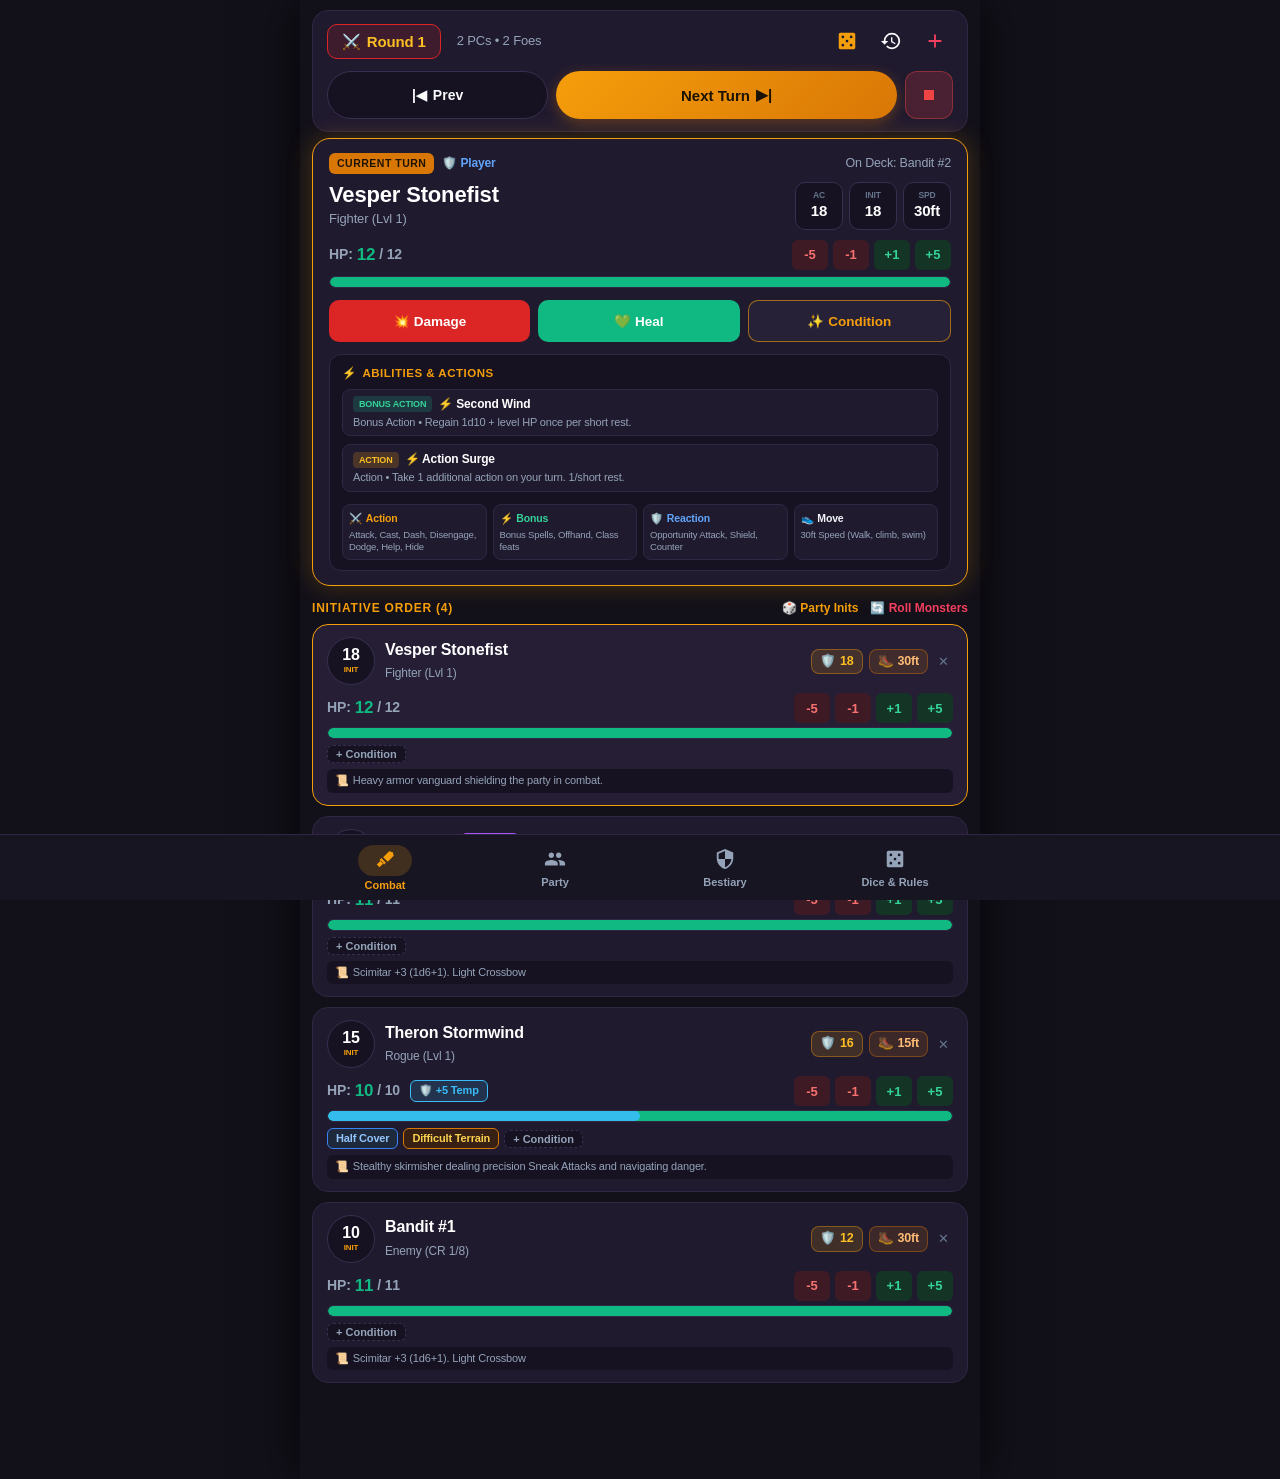
==== commit 1b55cffc: "feat: add combat start logic and end modal Implement automatic monster initiative rolling, encounter" ====
--- a/index.html
+++ b/index.html
@@ -422,6 +422,62 @@
     </div>
   </div>
 
+  <!-- 10. End Combat Modal -->
+  <div class="modal-backdrop" id="modal-end-combat-dialog">
+    <div class="dialog-container" style="max-width: 440px;">
+      <div class="dialog-header">
+        <span class="dialog-header-icon">🏁</span>
+        <div class="dialog-header-titles">
+          <span class="dialog-main-title">Conclude Combat</span>
+          <span class="dialog-subtitle">Choose how you want to finish this encounter</span>
+        </div>
+      </div>
+      <div class="dialog-body" style="gap: 10px;">
+        <button class="end-combat-option-btn" onclick="confirmEndCombat('keep')">
+          <div>
+            <div class="end-combat-option-title">
+              <span>🛡️</span>
+              <span>End Combat & Keep Roster</span>
+            </div>
+            <div class="end-combat-option-desc">
+              Returns to Preparation mode. Preserves all combatants & current HP so you can adjust stats or start another round.
+            </div>
+          </div>
+          <span style="font-size: 18px; color: var(--color-gold);">➔</span>
+        </button>
+
+        <button class="end-combat-option-btn" onclick="confirmEndCombat('clear_enemies')">
+          <div>
+            <div class="end-combat-option-title">
+              <span>🧹</span>
+              <span>End & Clear All Enemies</span>
+            </div>
+            <div class="end-combat-option-desc">
+              Removes all monsters and keeps only player characters in preparation for the next battle.
+            </div>
+          </div>
+          <span style="font-size: 18px; color: var(--color-gold);">➔</span>
+        </button>
+
+        <button class="end-combat-option-btn" onclick="confirmEndCombat('reset_all')">
+          <div>
+            <div class="end-combat-option-title">
+              <span>🔄</span>
+              <span>Reset Entire Encounter</span>
+            </div>
+            <div class="end-combat-option-desc">
+              Restores the encounter back to fresh starting party state.
+            </div>
+          </div>
+          <span style="font-size: 18px; color: var(--color-gold);">➔</span>
+        </button>
+      </div>
+      <div class="dialog-footer">
+        <button class="btn-dialog-cancel" onclick="closeModal('modal-end-combat-dialog')">Keep Fighting (Cancel)</button>
+      </div>
+    </div>
+  </div>
+
   <script src="app.js"></script>
 </body>
 </html>
--- a/styles.css
+++ b/styles.css
@@ -251,11 +251,434 @@
   align-items: center;
   justify-content: center;
   cursor: pointer;
-  transition: background 0.15s;
+  transition: background 0.15s, transform 0.1s;
 }
 
 .btn-stop-combat:hover {
   background: rgba(239, 68, 68, 0.35);
+  transform: scale(1.04);
+}
+
+/* Preparation Mode Controls in Arena Header */
+.prep-controls-col {
+  display: flex;
+  flex-direction: column;
+  gap: 8px;
+  margin-top: 10px;
+}
+
+.btn-prep-action {
+  width: 100%;
+  height: 48px;
+  border-radius: 14px;
+  font-size: 14px;
+  font-weight: 800;
+  display: flex;
+  align-items: center;
+  justify-content: center;
+  gap: 8px;
+  cursor: pointer;
+  transition: transform 0.15s, filter 0.15s;
+}
+
+.btn-prep-action:disabled {
+  opacity: 0.5;
+  cursor: not-allowed;
+}
+
+.btn-prep-action.solid-gold {
+  background: linear-gradient(135deg, #f59e0b, #d97706);
+  border: none;
+  color: #1a1202;
+  box-shadow: 0 4px 14px rgba(217, 119, 6, 0.35);
+}
+
+.btn-prep-action.solid-gold:hover:not(:disabled) {
+  filter: brightness(1.1);
+  transform: translateY(-1px);
+}
+
+.btn-prep-action.outline-gold {
+  background: rgba(217, 119, 6, 0.1);
+  border: 1.5px solid var(--color-gold);
+  color: var(--color-gold-light);
+}
+
+.btn-prep-action.outline-gold:hover {
+  background: rgba(217, 119, 6, 0.2);
+}
+
+.prep-status-banner {
+  margin: 0 12px 10px 12px;
+  background: rgba(30, 24, 45, 0.85);
+  border: 1px dashed #4b3e6b;
+  border-radius: 14px;
+  padding: 12px 16px;
+  font-size: 12.5px;
+  color: var(--text-muted);
+  display: flex;
+  align-items: center;
+  gap: 10px;
+  line-height: 1.4;
+}
+
+.round-indicator-pill.prep {
+  border-color: #6366f1;
+  background: rgba(99, 102, 241, 0.18);
+  color: #a5b4fc;
+}
+
+/* End Combat Options */
+.end-combat-option-btn {
+  width: 100%;
+  padding: 14px 16px;
+  background: var(--bg-card-darker);
+  border: 1.5px solid var(--border-card);
+  border-radius: 14px;
+  color: var(--text-white);
+  display: flex;
+  align-items: center;
+  justify-content: space-between;
+  cursor: pointer;
+  text-align: left;
+  transition: all 0.15s;
+}
+
+.end-combat-option-btn:hover {
+  border-color: var(--color-gold);
+  background: #271f3a;
+  transform: translateX(2px);
+}
+
+.end-combat-option-title {
+  font-size: 14px;
+  font-weight: 800;
+  color: var(--text-white);
+  display: flex;
+  align-items: center;
+  gap: 8px;
+}
+
+.end-combat-option-desc {
+  font-size: 11px;
+  color: var(--text-muted);
+  margin-top: 3px;
+}
+
+/* ==========================================
+   DICE ROLLER STYLES (Multi-Dice & Modifiers)
+   ========================================== */
+.dice-screen-container {
+  padding: 12px 14px;
+  display: flex;
+  flex-direction: column;
+  gap: 14px;
+  max-width: 900px;
+  margin: 0 auto;
+}
+
+.dice-mode-segmented {
+  display: flex;
+  background: var(--bg-card-darker);
+  border: 1px solid var(--border-card);
+  border-radius: 12px;
+  padding: 3px;
+  gap: 4px;
+}
+
+.dice-mode-tab {
+  flex: 1;
+  padding: 8px 12px;
+  font-size: 12px;
+  font-weight: 700;
+  border-radius: 9px;
+  border: none;
+  background: transparent;
+  color: var(--text-muted);
+  cursor: pointer;
+  transition: all 0.15s;
+  text-align: center;
+}
+
+.dice-mode-tab.active {
+  background: var(--color-gold);
+  color: #1a1202;
+  box-shadow: 0 2px 8px rgba(217, 119, 6, 0.3);
+}
+
+/* Polyhedral Dice Selector Grid */
+.dice-selector-grid {
+  display: grid;
+  grid-template-columns: repeat(7, 1fr);
+  gap: 6px;
+  margin: 8px 0;
+}
+
+.die-select-btn {
+  height: 52px;
+  background: var(--bg-card-darker);
+  border: 1.5px solid var(--border-card);
+  border-radius: 12px;
+  color: var(--text-white);
+  display: flex;
+  flex-direction: column;
+  align-items: center;
+  justify-content: center;
+  cursor: pointer;
+  transition: all 0.15s;
+  position: relative;
+  user-select: none;
+}
+
+.die-select-btn:hover {
+  border-color: var(--color-gold);
+}
+
+.die-select-btn.selected {
+  background: rgba(217, 119, 6, 0.2);
+  border-color: var(--color-gold);
+  color: var(--color-gold-light);
+  box-shadow: 0 0 14px rgba(217, 119, 6, 0.25);
+}
+
+.die-select-name {
+  font-size: 13.5px;
+  font-weight: 800;
+}
+
+.die-select-badge {
+  font-size: 9px;
+  color: var(--text-muted);
+  line-height: 1;
+  margin-top: 2px;
+}
+
+/* Stepper Row with Count & Modifier */
+.dice-stepper-row {
+  display: flex;
+  align-items: center;
+  justify-content: space-between;
+  gap: 12px;
+  background: var(--bg-card-darker);
+  border: 1px solid var(--border-subtle);
+  border-radius: 12px;
+  padding: 8px 12px;
+}
+
+.dice-stepper-group {
+  display: flex;
+  align-items: center;
+  gap: 8px;
+}
+
+.btn-dice-stepper {
+  width: 34px;
+  height: 34px;
+  border-radius: 8px;
+  background: #2a223d;
+  border: 1px solid var(--border-card);
+  color: var(--text-white);
+  font-size: 16px;
+  font-weight: 700;
+  display: flex;
+  align-items: center;
+  justify-content: center;
+  cursor: pointer;
+  transition: background 0.15s;
+}
+
+.btn-dice-stepper:hover {
+  background: #392f52;
+  border-color: var(--color-gold);
+}
+
+.dice-num-box {
+  width: 58px;
+  height: 36px;
+  background: #181324;
+  border: 1.5px solid var(--border-card);
+  border-radius: 8px;
+  color: var(--color-gold-light);
+  font-size: 16px;
+  font-weight: 800;
+  text-align: center;
+}
+
+/* Quick Chips Container */
+.quick-chips-row {
+  display: flex;
+  align-items: center;
+  gap: 5px;
+  flex-wrap: wrap;
+  margin-top: 4px;
+}
+
+.quick-chip {
+  padding: 5px 10px;
+  border-radius: 8px;
+  background: var(--bg-card-darker);
+  border: 1px solid var(--border-card);
+  color: var(--text-muted);
+  font-size: 11.5px;
+  font-weight: 700;
+  cursor: pointer;
+  transition: all 0.15s;
+}
+
+.quick-chip:hover {
+  border-color: var(--color-gold);
+  color: var(--text-white);
+}
+
+.quick-chip.selected {
+  background: var(--color-gold);
+  color: #1a1202;
+  border-color: var(--color-gold);
+}
+
+/* Mixed Dice Pool Tray Builder */
+.dice-tray-preview-bar {
+  background: #151120;
+  border: 1.5px dashed #4a3e68;
+  border-radius: 12px;
+  padding: 10px 14px;
+  display: flex;
+  align-items: center;
+  justify-content: space-between;
+  gap: 10px;
+  flex-wrap: wrap;
+}
+
+.dice-tray-formula-text {
+  font-size: 14px;
+  font-weight: 800;
+  color: var(--color-gold-light);
+  letter-spacing: 0.5px;
+}
+
+.dice-tray-chips {
+  display: flex;
+  align-items: center;
+  gap: 6px;
+  flex-wrap: wrap;
+}
+
+.tray-die-pill {
+  background: #2a223d;
+  border: 1px solid var(--color-gold);
+  border-radius: 8px;
+  padding: 3px 8px;
+  font-size: 11px;
+  font-weight: 700;
+  color: var(--text-white);
+  display: flex;
+  align-items: center;
+  gap: 4px;
+}
+
+.tray-die-remove {
+  color: #f43f5e;
+  cursor: pointer;
+  font-weight: 900;
+  margin-left: 2px;
+}
+
+/* Roll Result Display */
+.roll-result-card {
+  background: linear-gradient(180deg, #241c36, #1b1529);
+  border: 1.5px solid var(--color-gold);
+  border-radius: 16px;
+  padding: 16px;
+  display: flex;
+  flex-direction: column;
+  align-items: center;
+  text-align: center;
+  box-shadow: 0 0 25px rgba(217, 119, 6, 0.2);
+  position: relative;
+  overflow: hidden;
+}
+
+.roll-result-card.nat20 {
+  border-color: #10b981;
+  box-shadow: 0 0 30px rgba(16, 185, 129, 0.35);
+}
+
+.roll-result-card.nat1 {
+  border-color: #ef4444;
+  box-shadow: 0 0 30px rgba(239, 68, 68, 0.35);
+}
+
+.roll-total-num {
+  font-size: 44px;
+  font-weight: 900;
+  line-height: 1;
+  color: var(--color-gold-light);
+  text-shadow: 0 2px 10px rgba(0, 0, 0, 0.6);
+  margin: 6px 0;
+}
+
+.roll-total-num.green {
+  color: #34d399;
+}
+
+.roll-total-num.red {
+  color: #ef4444;
+}
+
+.roll-breakdown-details {
+  font-size: 12px;
+  color: var(--text-muted);
+  line-height: 1.4;
+  margin-top: 4px;
+}
+
+.dice-breakdown-chips-row {
+  display: flex;
+  align-items: center;
+  justify-content: center;
+  gap: 6px;
+  flex-wrap: wrap;
+  margin: 10px 0 4px 0;
+}
+
+.die-result-pill {
+  padding: 4px 9px;
+  background: var(--bg-card-darker);
+  border: 1px solid var(--border-card);
+  border-radius: 8px;
+  font-size: 12px;
+  font-weight: 800;
+  color: var(--text-white);
+}
+
+.die-result-pill.dropped {
+  opacity: 0.4;
+  text-decoration: line-through;
+  border-style: dashed;
+}
+
+.die-result-pill.crit {
+  border-color: #34d399;
+  color: #34d399;
+  background: rgba(16, 185, 129, 0.15);
+}
+
+.die-result-pill.fumble {
+  border-color: #ef4444;
+  color: #ef4444;
+  background: rgba(239, 68, 68, 0.15);
+}
+
+/* Roll History Items */
+.roll-history-item {
+  display: flex;
+  align-items: center;
+  justify-content: space-between;
+  padding: 8px 10px;
+  background: var(--bg-card-darker);
+  border-radius: 8px;
+  border-left: 3px solid var(--color-gold);
+  font-size: 12px;
 }
 
 /* ==========================================
@@ -1332,3 +1755,168 @@
   font-size: 12.5px;
   font-weight: 700;
 }
+
+/* ==========================================
+   MULTI-DICE POOL & FORMULA BUILDER
+   ========================================== */
+.dice-pool-container {
+  display: flex;
+  flex-direction: column;
+  gap: 10px;
+}
+
+.dice-formula-bar {
+  background: var(--bg-card-darker);
+  border: 1.5px solid var(--border-gold);
+  border-radius: 12px;
+  padding: 10px 14px;
+  display: flex;
+  align-items: center;
+  justify-content: space-between;
+  box-shadow: 0 0 14px rgba(245, 158, 11, 0.15);
+}
+
+.dice-formula-text {
+  font-size: 17px;
+  font-weight: 800;
+  color: var(--color-gold-light);
+  letter-spacing: 0.5px;
+}
+
+.dice-selector-grid {
+  display: grid;
+  grid-template-columns: repeat(4, 1fr);
+  gap: 8px;
+}
+
+@media (min-width: 480px) {
+  .dice-selector-grid {
+    grid-template-columns: repeat(7, 1fr);
+  }
+}
+
+.die-card-btn {
+  background: var(--bg-card-darker);
+  border: 1.5px solid var(--border-subtle);
+  border-radius: 12px;
+  padding: 8px 4px;
+  display: flex;
+  flex-direction: column;
+  align-items: center;
+  justify-content: center;
+  cursor: pointer;
+  position: relative;
+  transition: all 0.15s ease;
+  user-select: none;
+}
+
+.die-card-btn:hover {
+  border-color: var(--color-gold);
+  background: #2a223e;
+}
+
+.die-card-btn.active-in-pool {
+  border-color: var(--color-gold);
+  background: rgba(245, 158, 11, 0.18);
+  box-shadow: 0 0 10px rgba(245, 158, 11, 0.25);
+}
+
+.die-card-icon {
+  font-size: 20px;
+  margin-bottom: 2px;
+}
+
+.die-card-name {
+  font-size: 13px;
+  font-weight: 800;
+  color: var(--text-white);
+}
+
+.die-card-badge {
+  position: absolute;
+  top: -6px;
+  right: -6px;
+  background: var(--color-gold);
+  color: #1a1202;
+  font-size: 11px;
+  font-weight: 900;
+  width: 20px;
+  height: 20px;
+  border-radius: 50%;
+  display: flex;
+  align-items: center;
+  justify-content: center;
+  border: 1.5px solid var(--bg-app);
+}
+
+.die-stepper-controls {
+  display: flex;
+  align-items: center;
+  gap: 4px;
+  margin-top: 4px;
+}
+
+.btn-die-mini {
+  width: 22px;
+  height: 22px;
+  border-radius: 4px;
+  background: rgba(255, 255, 255, 0.08);
+  border: none;
+  color: var(--text-white);
+  font-size: 12px;
+  font-weight: 800;
+  display: flex;
+  align-items: center;
+  justify-content: center;
+  cursor: pointer;
+}
+
+.btn-die-mini:hover {
+  background: var(--color-gold);
+  color: #1a1202;
+}
+
+.modifier-controls-row {
+  display: flex;
+  align-items: center;
+  justify-content: space-between;
+  flex-wrap: wrap;
+  gap: 8px;
+}
+
+.quick-modifier-chips {
+  display: flex;
+  align-items: center;
+  gap: 4px;
+  flex-wrap: wrap;
+}
+
+.chip-mod-btn {
+  background: var(--bg-card-darker);
+  border: 1px solid var(--border-subtle);
+  color: var(--text-muted);
+  font-size: 12px;
+  font-weight: 700;
+  padding: 4px 8px;
+  border-radius: 6px;
+  cursor: pointer;
+}
+
+.chip-mod-btn.active {
+  background: rgba(245, 158, 11, 0.2);
+  border-color: var(--color-gold);
+  color: var(--color-gold-light);
+}
+
+.roll-breakdown-details {
+  display: flex;
+  flex-direction: column;
+  gap: 4px;
+  background: var(--bg-card-darker);
+  border-radius: 8px;
+  padding: 8px 12px;
+  margin-top: 8px;
+  font-size: 12px;
+  color: var(--text-muted);
+}
+
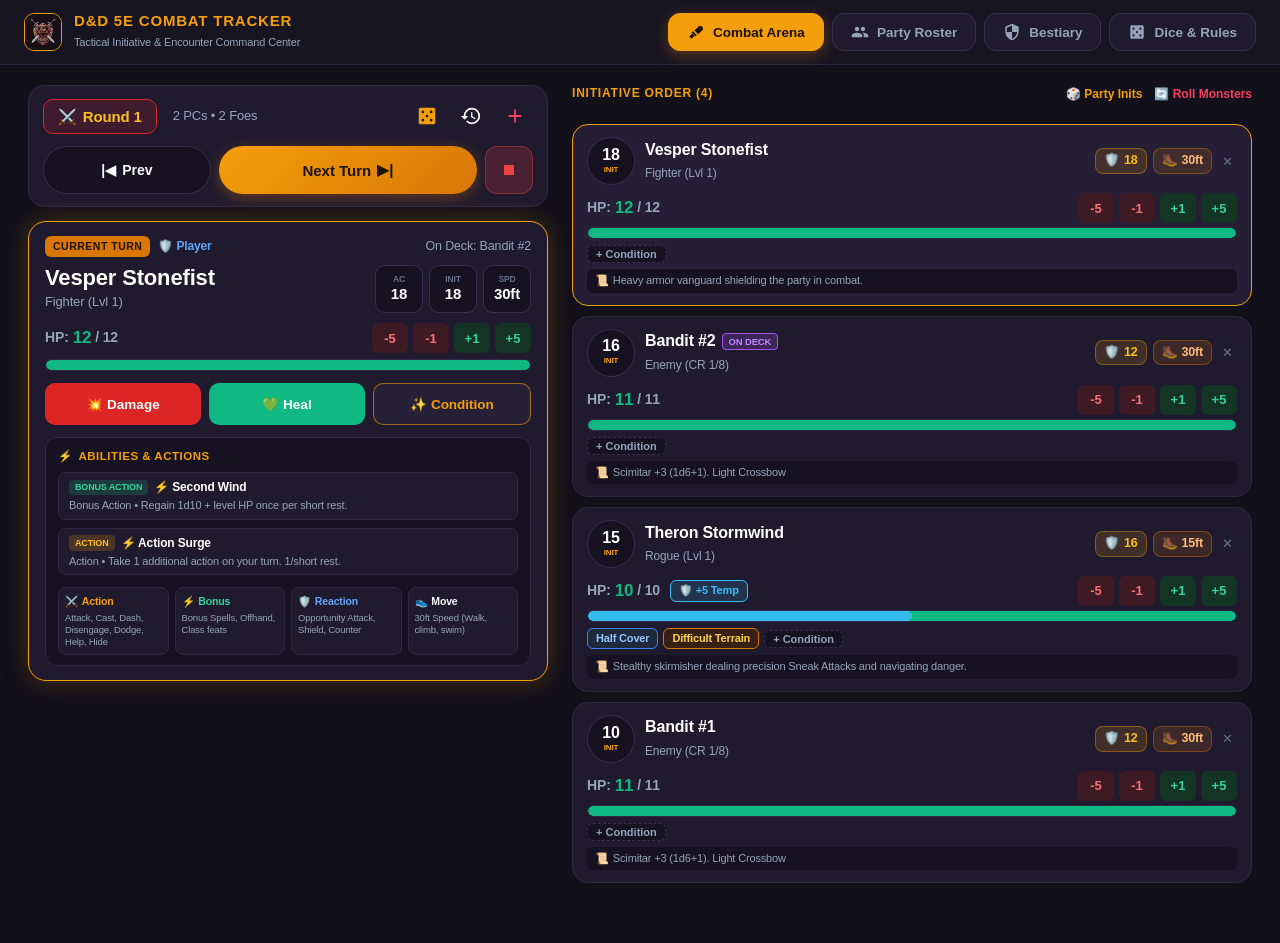
==== commit 90e20c6e: "feat: add desktop navigation and dice presets Implement a responsive desktop navigation header, add " ====
--- a/index.html
+++ b/index.html
@@ -12,6 +12,35 @@
 <body>
 
   <div id="app-shell">
+    <!-- Desktop Top Navigation Header (PC & Tablet >= 768px) -->
+    <header class="desktop-nav-header">
+      <div class="desktop-nav-brand">
+        <img src="assets/icon.jpg" alt="D&D Combat Tracker Logo" class="desktop-brand-icon">
+        <div class="desktop-brand-text">
+          <span class="desktop-brand-title">D&D 5E COMBAT TRACKER</span>
+          <span class="desktop-brand-subtitle">Tactical Initiative & Encounter Command Center</span>
+        </div>
+      </div>
+      <nav class="desktop-nav-tabs" aria-label="Desktop Navigation">
+        <button class="desktop-tab-btn active" data-tab="combat">
+          <svg viewBox="0 0 24 24"><path d="M7.5 13.5L3 18l3 3 4.5-4.5L7.5 13.5zM20.5 4.5l-4-1-6.5 6.5 5 5 6.5-6.5-1-4zM8 11l5 5-2 2-5-5 2-2z"/></svg>
+          <span>Combat Arena</span>
+        </button>
+        <button class="desktop-tab-btn" data-tab="party">
+          <svg viewBox="0 0 24 24"><path d="M16 11c1.66 0 2.99-1.34 2.99-3S17.66 5 16 5c-1.66 0-3 1.34-3 3s1.34 3 3 3zm-8 0c1.66 0 2.99-1.34 2.99-3S9.66 5 8 5C6.34 5 5 6.34 5 8s1.34 3 3 3zm0 2c-2.33 0-7 1.17-7 3.5V19h14v-2.5c0-2.33-4.67-3.5-7-3.5zm8 0c-.29 0-.62.02-.97.05 1.16.84 1.97 1.97 1.97 3.45V19h6v-2.5c0-2.33-4.67-3.5-7-3.5z"/></svg>
+          <span>Party Roster</span>
+        </button>
+        <button class="desktop-tab-btn" data-tab="bestiary">
+          <svg viewBox="0 0 24 24"><path d="M12 1L3 5v6c0 5.55 3.84 10.74 9 12 5.16-1.26 9-6.45 9-12V5l-9-4zm0 10.99h7c-.53 4.12-3.28 7.79-7 8.94V12H5V6.3l7-3.11v8.8z"/></svg>
+          <span>Bestiary</span>
+        </button>
+        <button class="desktop-tab-btn" data-tab="dice">
+          <svg viewBox="0 0 24 24"><path d="M19 3H5c-1.1 0-2 .9-2 2v14c0 1.1.9 2 2 2h14c1.1 0 2-.9 2-2V5c0-1.1-.9-2-2-2zM7.5 18a1.5 1.5 0 1 1 0-3 1.5 1.5 0 0 1 0 3zm0-9a1.5 1.5 0 1 1 0-3 1.5 1.5 0 0 1 0 3zm4.5 4.5a1.5 1.5 0 1 1 0-3 1.5 1.5 0 0 1 0 3zm4.5 4.5a1.5 1.5 0 1 1 0-3 1.5 1.5 0 0 1 0 3zm0-9a1.5 1.5 0 1 1 0-3 1.5 1.5 0 0 1 0 3z"/></svg>
+          <span>Dice & Rules</span>
+        </button>
+      </nav>
+    </header>
+
     <!-- Dynamic Main Content (Combat Arena, Party Roster, Bestiary, Dice & Rules) -->
     <main id="main-container" class="main-view-area">
       <!-- Injected by app.js -->
@@ -306,6 +335,7 @@
           <button class="btn-turn-action heal" style="height:48px;" onclick="submitDamageAction(true)">+ Apply Healing</button>
         </div>
         <button class="btn-prev-turn" style="height:40px; width:100%; border-radius:8px;" onclick="submitTempHpAction()">Set as Temp HP</button>
+        <div id="modal-dmg-death-saves-container"></div>
       </div>
       <div class="dialog-footer">
         <button class="btn-dialog-cancel" onclick="closeModal('modal-damage-dialog')">Close</button>
@@ -478,6 +508,63 @@
     </div>
   </div>
 
+  <!-- 11. Custom Dice Preset Modal -->
+  <div class="modal-backdrop" id="modal-dice-preset-dialog">
+    <div class="dialog-container" style="max-width: 440px;">
+      <div class="dialog-header">
+        <span class="dialog-header-icon">🎲</span>
+        <div class="dialog-header-titles">
+          <span class="dialog-main-title" id="modal-preset-title">Add Custom Dice Preset</span>
+          <span class="dialog-subtitle">Save a reusable roll configuration to your presets</span>
+        </div>
+      </div>
+      <div class="dialog-body">
+        <div style="display:flex; flex-direction:column; gap:4px;">
+          <label style="font-size:11px; font-weight:700; color:var(--text-muted);">Preset Name *</label>
+          <input type="text" id="modal-preset-name" class="form-input-outlined" placeholder="e.g. Rogue Sneak Attack, Divine Smite">
+        </div>
+
+        <div style="display:grid; grid-template-columns: 1fr 1fr; gap:8px;">
+          <div style="display:flex; flex-direction:column; gap:4px;">
+            <label style="font-size:11px; font-weight:700; color:var(--text-muted);">Die Type</label>
+            <select id="modal-preset-sides" class="form-input-outlined">
+              <option value="4">d4</option>
+              <option value="6">d6</option>
+              <option value="8">d8</option>
+              <option value="10">d10</option>
+              <option value="12">d12</option>
+              <option value="20" selected>d20</option>
+              <option value="100">d100 (%)</option>
+            </select>
+          </div>
+          <div style="display:flex; flex-direction:column; gap:4px;">
+            <label style="font-size:11px; font-weight:700; color:var(--text-muted);">Dice Count</label>
+            <input type="number" id="modal-preset-count" class="form-input-outlined" value="1" min="1" max="50">
+          </div>
+        </div>
+
+        <div style="display:grid; grid-template-columns: 1fr 1fr; gap:8px;">
+          <div style="display:flex; flex-direction:column; gap:4px;">
+            <label style="font-size:11px; font-weight:700; color:var(--text-muted);">Modifier (+/-)</label>
+            <input type="number" id="modal-preset-mod" class="form-input-outlined" value="0">
+          </div>
+          <div style="display:flex; flex-direction:column; gap:4px;">
+            <label style="font-size:11px; font-weight:700; color:var(--text-muted);">Roll Mode</label>
+            <select id="modal-preset-mode" class="form-input-outlined">
+              <option value="NORMAL" selected>Normal</option>
+              <option value="ADVANTAGE">Advantage</option>
+              <option value="DISADVANTAGE">Disadvantage</option>
+            </select>
+          </div>
+        </div>
+      </div>
+      <div class="dialog-footer">
+        <button class="btn-dialog-cancel" onclick="closeModal('modal-dice-preset-dialog')">Cancel</button>
+        <button class="btn-dialog-save" onclick="saveCustomDicePreset()">Save Preset</button>
+      </div>
+    </div>
+  </div>
+
   <script src="app.js"></script>
 </body>
 </html>
--- a/styles.css
+++ b/styles.css
@@ -55,8 +55,8 @@
 
   --font-family: -apple-system, BlinkMacSystemFont, "Segoe UI", Roboto, Helvetica, Arial, sans-serif;
 
-  /* Layout Constraints */
-  --max-content-width: 680px;
+  /* Layout Constraints: Responsive on PC & Mobile */
+  --max-content-width: 1440px;
   --nav-height: 66px;
 }
 
@@ -80,7 +80,7 @@
   letter-spacing: -0.01em;
 }
 
-/* Desktop Centering Container */
+/* App Shell: Adapts smoothly to all screens from mobile to ultra-wide PC */
 #app-shell {
   display: flex;
   flex-direction: column;
@@ -90,7 +90,7 @@
   margin: 0 auto;
   position: relative;
   background-color: var(--bg-app);
-  box-shadow: 0 0 50px rgba(0, 0, 0, 0.7);
+  box-shadow: 0 0 60px rgba(0, 0, 0, 0.7);
 }
 
 /* Custom Scrollbars */
@@ -1920,3 +1920,534 @@
   color: var(--text-muted);
 }
 
+/* ==========================================================================
+   DESKTOP TOP NAVIGATION HEADER (PC / Tablets >= 768px)
+   ========================================================================== */
+.desktop-nav-header {
+  display: none;
+}
+
+@media (min-width: 768px) {
+  .desktop-nav-header {
+    display: flex;
+    align-items: center;
+    justify-content: space-between;
+    padding: 12px 24px;
+    background: #181523;
+    border-bottom: 1.5px solid #2f2744;
+    position: sticky;
+    top: 0;
+    z-index: 100;
+    backdrop-filter: blur(10px);
+    -webkit-backdrop-filter: blur(10px);
+  }
+
+  .desktop-nav-brand {
+    display: flex;
+    align-items: center;
+    gap: 12px;
+  }
+
+  .desktop-brand-icon {
+    width: 38px;
+    height: 38px;
+    border-radius: 10px;
+    border: 1.5px solid var(--color-gold);
+    object-fit: cover;
+  }
+
+  .desktop-brand-title {
+    font-size: 15px;
+    font-weight: 900;
+    letter-spacing: 0.8px;
+    color: var(--color-gold);
+    display: block;
+    line-height: 1.2;
+  }
+
+  .desktop-brand-subtitle {
+    font-size: 11px;
+    color: var(--text-muted);
+  }
+
+  .desktop-nav-tabs {
+    display: flex;
+    align-items: center;
+    gap: 8px;
+  }
+
+  .desktop-tab-btn {
+    display: flex;
+    align-items: center;
+    gap: 8px;
+    padding: 9px 18px;
+    background: #201a2f;
+    border: 1px solid #372f4f;
+    border-radius: 12px;
+    color: var(--text-muted);
+    font-size: 13.5px;
+    font-weight: 700;
+    cursor: pointer;
+    transition: all 0.15s ease;
+  }
+
+  .desktop-tab-btn:hover {
+    border-color: var(--color-gold);
+    color: #fff;
+    background: #272138;
+  }
+
+  .desktop-tab-btn.active {
+    background: var(--color-gold);
+    color: #1a1202;
+    border-color: var(--color-gold);
+    box-shadow: 0 4px 14px rgba(217, 119, 6, 0.35);
+  }
+
+  .desktop-tab-btn svg {
+    width: 18px;
+    height: 18px;
+    fill: currentColor;
+  }
+
+  /* Hide bottom nav on desktop/tablet */
+  .site-bottom-nav {
+    display: none !important;
+  }
+
+  .main-view-area {
+    padding-bottom: 30px !important;
+  }
+}
+
+/* ==========================================================================
+   WIDESCREEN DASHBOARD LAYOUTS (PC Scaling)
+   ========================================================================== */
+
+/* Base mobile flex layouts */
+.combat-screen-grid {
+  display: flex;
+  flex-direction: column;
+  gap: 12px;
+}
+
+.combat-left-col {
+  display: flex;
+  flex-direction: column;
+  gap: 12px;
+}
+
+.combat-right-col {
+  display: flex;
+  flex-direction: column;
+  gap: 12px;
+}
+
+.dice-roller-layout-grid {
+  display: flex;
+  flex-direction: column;
+  gap: 12px;
+}
+
+.dice-roller-left-col {
+  display: flex;
+  flex-direction: column;
+  gap: 12px;
+}
+
+.dice-roller-right-col {
+  display: flex;
+  flex-direction: column;
+  gap: 12px;
+}
+
+/* Combat Screen Grid on Desktop (>= 960px) */
+@media (min-width: 960px) {
+  .combat-screen-grid {
+    display: grid;
+    grid-template-columns: 480px 1fr;
+    gap: 20px;
+    padding: 16px 20px;
+    align-items: start;
+  }
+
+  @media (min-width: 1280px) {
+    .combat-screen-grid {
+      grid-template-columns: 520px 1fr;
+      padding: 20px 28px;
+      gap: 24px;
+    }
+  }
+
+  .combat-left-col {
+    display: flex;
+    flex-direction: column;
+    gap: 14px;
+    position: sticky;
+    top: 76px;
+  }
+
+  .combat-right-col {
+    display: flex;
+    flex-direction: column;
+    gap: 12px;
+  }
+
+  .combat-left-col .arena-header-card,
+  .combat-left-col .current-turn-card {
+    margin: 0 !important;
+  }
+
+  .combat-right-col .initiative-section-header {
+    margin: 0 0 10px 0 !important;
+  }
+
+  .combat-right-col .combatants-list-container {
+    padding: 0 !important;
+  }
+
+  .combat-right-col .combatant-list-card {
+    margin: 0 0 10px 0 !important;
+  }
+}
+
+/* Party Screen Grid on PC */
+.party-screen-container {
+  padding: 12px 14px;
+}
+
+.party-roster-grid {
+  display: flex;
+  flex-direction: column;
+  gap: 12px;
+}
+
+@media (min-width: 768px) {
+  .party-screen-container {
+    padding: 18px 24px;
+    max-width: 1400px;
+    margin: 0 auto;
+    width: 100%;
+  }
+
+  .party-roster-grid {
+    display: grid;
+    grid-template-columns: repeat(auto-fill, minmax(360px, 1fr));
+    gap: 16px;
+  }
+
+  .party-roster-grid .combatant-list-card {
+    margin: 0 !important;
+  }
+}
+
+/* Bestiary Screen Grid on PC */
+.bestiary-screen-container {
+  padding: 12px 14px;
+}
+
+.bestiary-grid {
+  display: flex;
+  flex-direction: column;
+  gap: 10px;
+}
+
+@media (min-width: 768px) {
+  .bestiary-screen-container {
+    padding: 18px 24px;
+    max-width: 1400px;
+    margin: 0 auto;
+    width: 100%;
+  }
+
+  .bestiary-grid {
+    display: grid;
+    grid-template-columns: repeat(auto-fill, minmax(340px, 1fr));
+    gap: 14px;
+  }
+
+  .bestiary-grid .combatant-list-card {
+    margin: 0 !important;
+  }
+}
+
+/* Dice Screen Multi-Column on PC */
+@media (min-width: 900px) {
+  .dice-screen-container {
+    padding: 18px 24px;
+    max-width: 1400px;
+    margin: 0 auto;
+    width: 100%;
+  }
+
+  .dice-roller-layout-grid {
+    display: grid;
+    grid-template-columns: 1.15fr 0.95fr;
+    gap: 20px;
+    align-items: start;
+  }
+
+  .dice-roller-left-col {
+    display: flex;
+    flex-direction: column;
+    gap: 14px;
+  }
+
+  .dice-roller-right-col {
+    display: flex;
+    flex-direction: column;
+    gap: 14px;
+    position: sticky;
+    top: 76px;
+  }
+}
+
+/* ==========================================================================
+   DEATH SAVING THROW SYSTEM
+   ========================================================================== */
+.death-saves-card {
+  background: rgba(30, 20, 35, 0.95);
+  border: 1.5px solid #dc2626;
+  border-radius: 14px;
+  padding: 12px 14px;
+  margin-top: 10px;
+  display: flex;
+  flex-direction: column;
+  gap: 10px;
+  box-shadow: 0 4px 20px rgba(220, 38, 38, 0.2);
+}
+
+.death-saves-header {
+  display: flex;
+  align-items: center;
+  justify-content: space-between;
+}
+
+.death-saves-title {
+  font-size: 13px;
+  font-weight: 800;
+  color: #fca5a5;
+  display: flex;
+  align-items: center;
+  gap: 6px;
+  letter-spacing: 0.5px;
+}
+
+.death-saves-rows {
+  display: flex;
+  flex-direction: column;
+  gap: 8px;
+  background: var(--bg-card-darker);
+  border-radius: 10px;
+  padding: 10px 12px;
+  border: 1px solid var(--border-subtle);
+}
+
+.death-save-row {
+  display: flex;
+  align-items: center;
+  justify-content: space-between;
+}
+
+.death-save-label {
+  font-size: 12px;
+  font-weight: 700;
+  display: flex;
+  align-items: center;
+  gap: 5px;
+}
+
+.death-save-label.success {
+  color: #34d399;
+}
+
+.death-save-label.failure {
+  color: #f87171;
+}
+
+.death-save-bubbles {
+  display: flex;
+  align-items: center;
+  gap: 8px;
+}
+
+.death-save-bubble {
+  width: 22px;
+  height: 22px;
+  border-radius: 50%;
+  border: 2px solid #4b5563;
+  background: transparent;
+  display: flex;
+  align-items: center;
+  justify-content: center;
+  transition: all 0.2s ease;
+  cursor: pointer;
+}
+
+.death-save-bubble.filled-success {
+  background: #10b981;
+  border-color: #34d399;
+  box-shadow: 0 0 10px rgba(16, 185, 129, 0.6);
+}
+
+.death-save-bubble.filled-failure {
+  background: #ef4444;
+  border-color: #f87171;
+  box-shadow: 0 0 10px rgba(239, 68, 68, 0.6);
+}
+
+.death-saves-actions {
+  display: flex;
+  align-items: center;
+  gap: 8px;
+  flex-wrap: wrap;
+}
+
+.btn-death-action {
+  flex: 1;
+  min-width: 100px;
+  height: 38px;
+  border-radius: 8px;
+  border: none;
+  font-size: 12.5px;
+  font-weight: 800;
+  display: flex;
+  align-items: center;
+  justify-content: center;
+  gap: 6px;
+  cursor: pointer;
+  transition: all 0.15s ease;
+}
+
+.btn-death-action.roll {
+  background: linear-gradient(135deg, #f59e0b, #d97706);
+  color: #1a1202;
+  box-shadow: 0 2px 8px rgba(217, 119, 6, 0.35);
+}
+
+.btn-death-action.pass {
+  background: #059669;
+  color: #fff;
+}
+
+.btn-death-action.fail {
+  background: #dc2626;
+  color: #fff;
+}
+
+.btn-death-action.revive {
+  background: linear-gradient(135deg, #10b981, #059669);
+  color: #fff;
+  width: 100%;
+  flex: none;
+  height: 42px;
+  font-size: 13.5px;
+}
+
+/* ==========================================================================
+   BESTIARY BATCH ENEMY SELECTION TOOLBAR
+   ========================================================================== */
+.bestiary-batch-bar {
+  background: #1f1930;
+  border: 1.5px solid var(--border-gold);
+  border-radius: 14px;
+  padding: 10px 14px;
+  margin-bottom: 12px;
+  display: flex;
+  align-items: center;
+  justify-content: space-between;
+  flex-wrap: wrap;
+  gap: 10px;
+  box-shadow: 0 4px 16px rgba(0, 0, 0, 0.5);
+  position: sticky;
+  top: 76px;
+  z-index: 50;
+  backdrop-filter: blur(8px);
+  -webkit-backdrop-filter: blur(8px);
+}
+
+.bestiary-search-input {
+  flex: 1;
+  min-width: 180px;
+  height: 40px;
+  background: var(--bg-card-darker);
+  border: 1px solid var(--border-card);
+  border-radius: 10px;
+  padding: 0 12px;
+  color: #fff;
+  font-size: 13px;
+}
+
+.bestiary-search-input:focus {
+  outline: none;
+  border-color: var(--color-gold);
+}
+
+.bestiary-select-checkbox {
+  width: 20px;
+  height: 20px;
+  accent-color: var(--color-gold);
+  cursor: pointer;
+}
+
+.monster-qty-box {
+  width: 38px;
+  height: 32px;
+  background: var(--bg-card-darker);
+  border: 1px solid var(--border-card);
+  border-radius: 6px;
+  color: #fff;
+  text-align: center;
+  font-weight: 800;
+  font-size: 13px;
+}
+
+/* ==========================================================================
+   CUSTOM DICE PRESETS MANAGER
+   ========================================================================== */
+.custom-presets-grid {
+  display: grid;
+  grid-template-columns: repeat(auto-fill, minmax(240px, 1fr));
+  gap: 8px;
+  margin-top: 8px;
+}
+
+.custom-preset-card {
+  background: var(--bg-card-darker);
+  border: 1px solid var(--border-card);
+  border-radius: 10px;
+  padding: 8px 12px;
+  display: flex;
+  align-items: center;
+  justify-content: space-between;
+  transition: all 0.15s ease;
+}
+
+.custom-preset-card:hover {
+  border-color: var(--color-gold);
+}
+
+.custom-preset-info {
+  display: flex;
+  flex-direction: column;
+}
+
+.custom-preset-name {
+  font-size: 13px;
+  font-weight: 800;
+  color: #fff;
+}
+
+.custom-preset-formula {
+  font-size: 11px;
+  color: var(--color-gold-light);
+  font-weight: 700;
+}
+
+.custom-preset-actions {
+  display: flex;
+  align-items: center;
+  gap: 6px;
+}
+
+
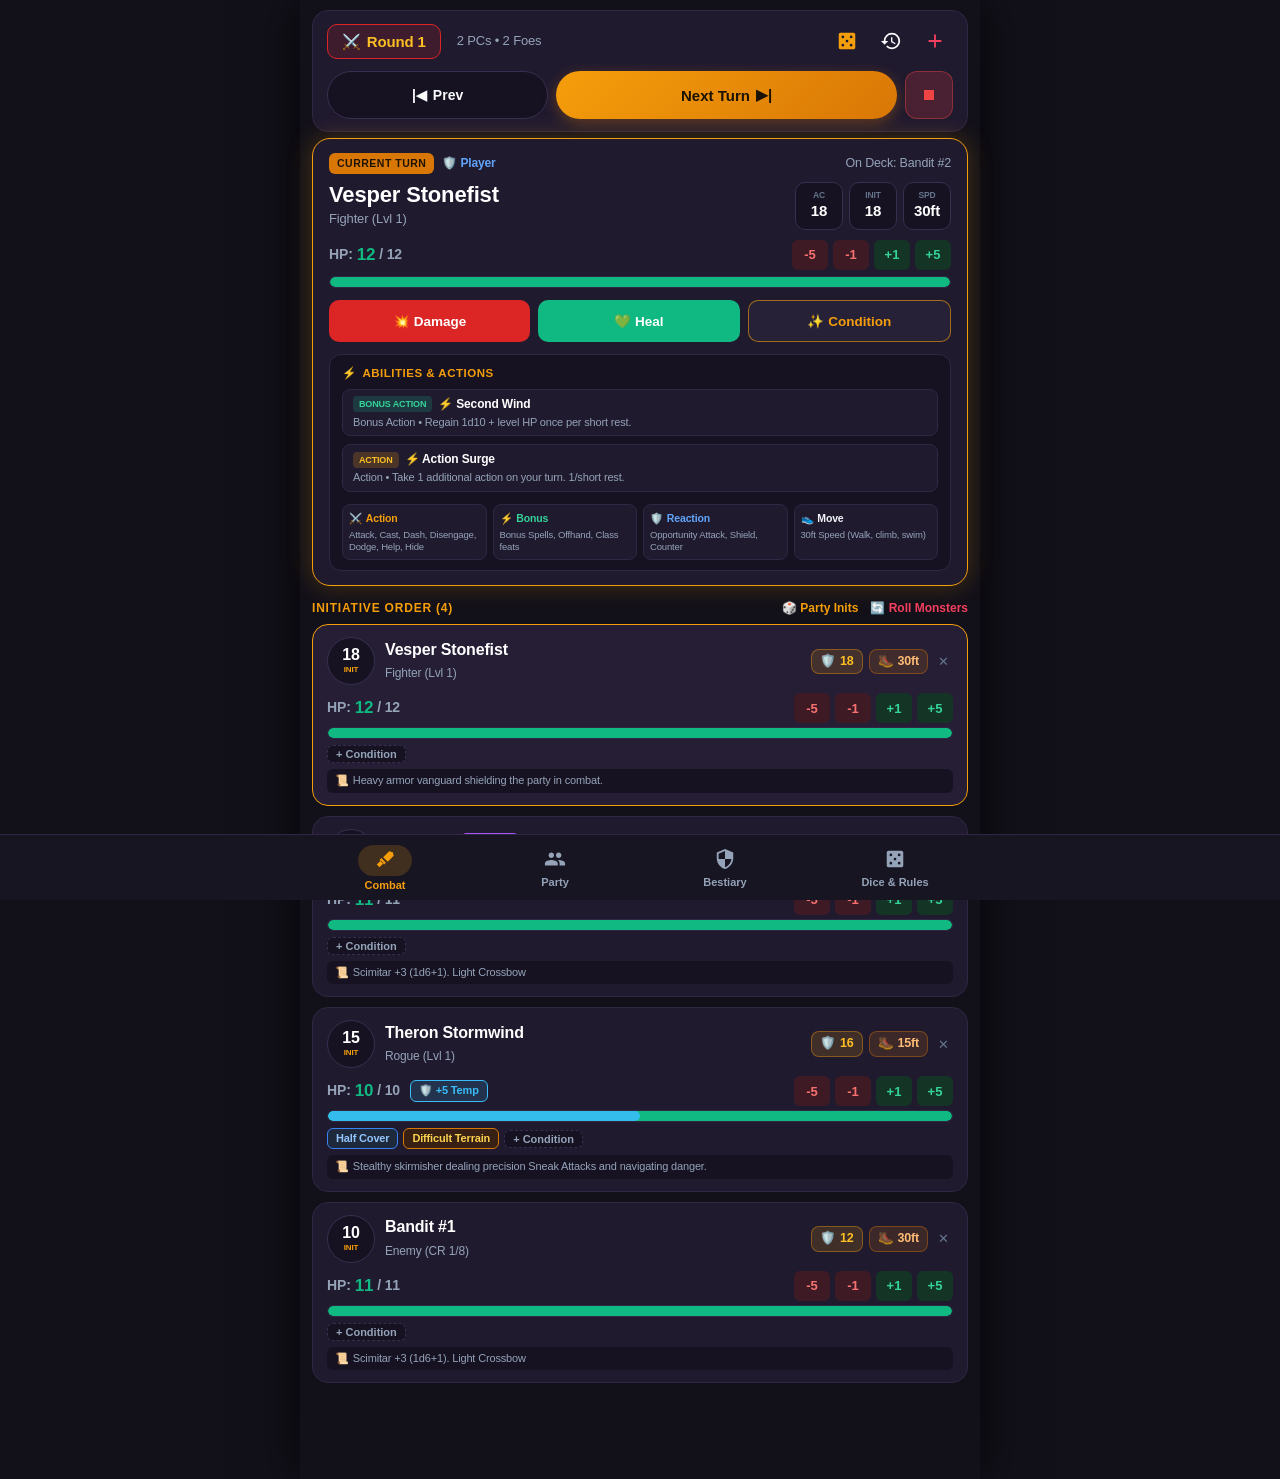
==== commit 254761b4: "refactor: remove desktop-specific UI and unused code Simplify the application by removing the deskto" ====
--- a/index.html
+++ b/index.html
@@ -12,35 +12,6 @@
 <body>
 
   <div id="app-shell">
-    <!-- Desktop Top Navigation Header (PC & Tablet >= 768px) -->
-    <header class="desktop-nav-header">
-      <div class="desktop-nav-brand">
-        <img src="assets/icon.jpg" alt="D&D Combat Tracker Logo" class="desktop-brand-icon">
-        <div class="desktop-brand-text">
-          <span class="desktop-brand-title">D&D 5E COMBAT TRACKER</span>
-          <span class="desktop-brand-subtitle">Tactical Initiative & Encounter Command Center</span>
-        </div>
-      </div>
-      <nav class="desktop-nav-tabs" aria-label="Desktop Navigation">
-        <button class="desktop-tab-btn active" data-tab="combat">
-          <svg viewBox="0 0 24 24"><path d="M7.5 13.5L3 18l3 3 4.5-4.5L7.5 13.5zM20.5 4.5l-4-1-6.5 6.5 5 5 6.5-6.5-1-4zM8 11l5 5-2 2-5-5 2-2z"/></svg>
-          <span>Combat Arena</span>
-        </button>
-        <button class="desktop-tab-btn" data-tab="party">
-          <svg viewBox="0 0 24 24"><path d="M16 11c1.66 0 2.99-1.34 2.99-3S17.66 5 16 5c-1.66 0-3 1.34-3 3s1.34 3 3 3zm-8 0c1.66 0 2.99-1.34 2.99-3S9.66 5 8 5C6.34 5 5 6.34 5 8s1.34 3 3 3zm0 2c-2.33 0-7 1.17-7 3.5V19h14v-2.5c0-2.33-4.67-3.5-7-3.5zm8 0c-.29 0-.62.02-.97.05 1.16.84 1.97 1.97 1.97 3.45V19h6v-2.5c0-2.33-4.67-3.5-7-3.5z"/></svg>
-          <span>Party Roster</span>
-        </button>
-        <button class="desktop-tab-btn" data-tab="bestiary">
-          <svg viewBox="0 0 24 24"><path d="M12 1L3 5v6c0 5.55 3.84 10.74 9 12 5.16-1.26 9-6.45 9-12V5l-9-4zm0 10.99h7c-.53 4.12-3.28 7.79-7 8.94V12H5V6.3l7-3.11v8.8z"/></svg>
-          <span>Bestiary</span>
-        </button>
-        <button class="desktop-tab-btn" data-tab="dice">
-          <svg viewBox="0 0 24 24"><path d="M19 3H5c-1.1 0-2 .9-2 2v14c0 1.1.9 2 2 2h14c1.1 0 2-.9 2-2V5c0-1.1-.9-2-2-2zM7.5 18a1.5 1.5 0 1 1 0-3 1.5 1.5 0 0 1 0 3zm0-9a1.5 1.5 0 1 1 0-3 1.5 1.5 0 0 1 0 3zm4.5 4.5a1.5 1.5 0 1 1 0-3 1.5 1.5 0 0 1 0 3zm4.5 4.5a1.5 1.5 0 1 1 0-3 1.5 1.5 0 0 1 0 3zm0-9a1.5 1.5 0 1 1 0-3 1.5 1.5 0 0 1 0 3z"/></svg>
-          <span>Dice & Rules</span>
-        </button>
-      </nav>
-    </header>
-
     <!-- Dynamic Main Content (Combat Arena, Party Roster, Bestiary, Dice & Rules) -->
     <main id="main-container" class="main-view-area">
       <!-- Injected by app.js -->
@@ -335,7 +306,6 @@
           <button class="btn-turn-action heal" style="height:48px;" onclick="submitDamageAction(true)">+ Apply Healing</button>
         </div>
         <button class="btn-prev-turn" style="height:40px; width:100%; border-radius:8px;" onclick="submitTempHpAction()">Set as Temp HP</button>
-        <div id="modal-dmg-death-saves-container"></div>
       </div>
       <div class="dialog-footer">
         <button class="btn-dialog-cancel" onclick="closeModal('modal-damage-dialog')">Close</button>
@@ -508,63 +478,6 @@
     </div>
   </div>
 
-  <!-- 11. Custom Dice Preset Modal -->
-  <div class="modal-backdrop" id="modal-dice-preset-dialog">
-    <div class="dialog-container" style="max-width: 440px;">
-      <div class="dialog-header">
-        <span class="dialog-header-icon">🎲</span>
-        <div class="dialog-header-titles">
-          <span class="dialog-main-title" id="modal-preset-title">Add Custom Dice Preset</span>
-          <span class="dialog-subtitle">Save a reusable roll configuration to your presets</span>
-        </div>
-      </div>
-      <div class="dialog-body">
-        <div style="display:flex; flex-direction:column; gap:4px;">
-          <label style="font-size:11px; font-weight:700; color:var(--text-muted);">Preset Name *</label>
-          <input type="text" id="modal-preset-name" class="form-input-outlined" placeholder="e.g. Rogue Sneak Attack, Divine Smite">
-        </div>
-
-        <div style="display:grid; grid-template-columns: 1fr 1fr; gap:8px;">
-          <div style="display:flex; flex-direction:column; gap:4px;">
-            <label style="font-size:11px; font-weight:700; color:var(--text-muted);">Die Type</label>
-            <select id="modal-preset-sides" class="form-input-outlined">
-              <option value="4">d4</option>
-              <option value="6">d6</option>
-              <option value="8">d8</option>
-              <option value="10">d10</option>
-              <option value="12">d12</option>
-              <option value="20" selected>d20</option>
-              <option value="100">d100 (%)</option>
-            </select>
-          </div>
-          <div style="display:flex; flex-direction:column; gap:4px;">
-            <label style="font-size:11px; font-weight:700; color:var(--text-muted);">Dice Count</label>
-            <input type="number" id="modal-preset-count" class="form-input-outlined" value="1" min="1" max="50">
-          </div>
-        </div>
-
-        <div style="display:grid; grid-template-columns: 1fr 1fr; gap:8px;">
-          <div style="display:flex; flex-direction:column; gap:4px;">
-            <label style="font-size:11px; font-weight:700; color:var(--text-muted);">Modifier (+/-)</label>
-            <input type="number" id="modal-preset-mod" class="form-input-outlined" value="0">
-          </div>
-          <div style="display:flex; flex-direction:column; gap:4px;">
-            <label style="font-size:11px; font-weight:700; color:var(--text-muted);">Roll Mode</label>
-            <select id="modal-preset-mode" class="form-input-outlined">
-              <option value="NORMAL" selected>Normal</option>
-              <option value="ADVANTAGE">Advantage</option>
-              <option value="DISADVANTAGE">Disadvantage</option>
-            </select>
-          </div>
-        </div>
-      </div>
-      <div class="dialog-footer">
-        <button class="btn-dialog-cancel" onclick="closeModal('modal-dice-preset-dialog')">Cancel</button>
-        <button class="btn-dialog-save" onclick="saveCustomDicePreset()">Save Preset</button>
-      </div>
-    </div>
-  </div>
-
   <script src="app.js"></script>
 </body>
 </html>
--- a/styles.css
+++ b/styles.css
@@ -55,8 +55,8 @@
 
   --font-family: -apple-system, BlinkMacSystemFont, "Segoe UI", Roboto, Helvetica, Arial, sans-serif;
 
-  /* Layout Constraints: Responsive on PC & Mobile */
-  --max-content-width: 1440px;
+  /* Layout Constraints */
+  --max-content-width: 680px;
   --nav-height: 66px;
 }
 
@@ -80,7 +80,7 @@
   letter-spacing: -0.01em;
 }
 
-/* App Shell: Adapts smoothly to all screens from mobile to ultra-wide PC */
+/* Desktop Centering Container */
 #app-shell {
   display: flex;
   flex-direction: column;
@@ -90,7 +90,7 @@
   margin: 0 auto;
   position: relative;
   background-color: var(--bg-app);
-  box-shadow: 0 0 60px rgba(0, 0, 0, 0.7);
+  box-shadow: 0 0 50px rgba(0, 0, 0, 0.7);
 }
 
 /* Custom Scrollbars */
@@ -1920,534 +1920,3 @@
   color: var(--text-muted);
 }
 
-/* ==========================================================================
-   DESKTOP TOP NAVIGATION HEADER (PC / Tablets >= 768px)
-   ========================================================================== */
-.desktop-nav-header {
-  display: none;
-}
-
-@media (min-width: 768px) {
-  .desktop-nav-header {
-    display: flex;
-    align-items: center;
-    justify-content: space-between;
-    padding: 12px 24px;
-    background: #181523;
-    border-bottom: 1.5px solid #2f2744;
-    position: sticky;
-    top: 0;
-    z-index: 100;
-    backdrop-filter: blur(10px);
-    -webkit-backdrop-filter: blur(10px);
-  }
-
-  .desktop-nav-brand {
-    display: flex;
-    align-items: center;
-    gap: 12px;
-  }
-
-  .desktop-brand-icon {
-    width: 38px;
-    height: 38px;
-    border-radius: 10px;
-    border: 1.5px solid var(--color-gold);
-    object-fit: cover;
-  }
-
-  .desktop-brand-title {
-    font-size: 15px;
-    font-weight: 900;
-    letter-spacing: 0.8px;
-    color: var(--color-gold);
-    display: block;
-    line-height: 1.2;
-  }
-
-  .desktop-brand-subtitle {
-    font-size: 11px;
-    color: var(--text-muted);
-  }
-
-  .desktop-nav-tabs {
-    display: flex;
-    align-items: center;
-    gap: 8px;
-  }
-
-  .desktop-tab-btn {
-    display: flex;
-    align-items: center;
-    gap: 8px;
-    padding: 9px 18px;
-    background: #201a2f;
-    border: 1px solid #372f4f;
-    border-radius: 12px;
-    color: var(--text-muted);
-    font-size: 13.5px;
-    font-weight: 700;
-    cursor: pointer;
-    transition: all 0.15s ease;
-  }
-
-  .desktop-tab-btn:hover {
-    border-color: var(--color-gold);
-    color: #fff;
-    background: #272138;
-  }
-
-  .desktop-tab-btn.active {
-    background: var(--color-gold);
-    color: #1a1202;
-    border-color: var(--color-gold);
-    box-shadow: 0 4px 14px rgba(217, 119, 6, 0.35);
-  }
-
-  .desktop-tab-btn svg {
-    width: 18px;
-    height: 18px;
-    fill: currentColor;
-  }
-
-  /* Hide bottom nav on desktop/tablet */
-  .site-bottom-nav {
-    display: none !important;
-  }
-
-  .main-view-area {
-    padding-bottom: 30px !important;
-  }
-}
-
-/* ==========================================================================
-   WIDESCREEN DASHBOARD LAYOUTS (PC Scaling)
-   ========================================================================== */
-
-/* Base mobile flex layouts */
-.combat-screen-grid {
-  display: flex;
-  flex-direction: column;
-  gap: 12px;
-}
-
-.combat-left-col {
-  display: flex;
-  flex-direction: column;
-  gap: 12px;
-}
-
-.combat-right-col {
-  display: flex;
-  flex-direction: column;
-  gap: 12px;
-}
-
-.dice-roller-layout-grid {
-  display: flex;
-  flex-direction: column;
-  gap: 12px;
-}
-
-.dice-roller-left-col {
-  display: flex;
-  flex-direction: column;
-  gap: 12px;
-}
-
-.dice-roller-right-col {
-  display: flex;
-  flex-direction: column;
-  gap: 12px;
-}
-
-/* Combat Screen Grid on Desktop (>= 960px) */
-@media (min-width: 960px) {
-  .combat-screen-grid {
-    display: grid;
-    grid-template-columns: 480px 1fr;
-    gap: 20px;
-    padding: 16px 20px;
-    align-items: start;
-  }
-
-  @media (min-width: 1280px) {
-    .combat-screen-grid {
-      grid-template-columns: 520px 1fr;
-      padding: 20px 28px;
-      gap: 24px;
-    }
-  }
-
-  .combat-left-col {
-    display: flex;
-    flex-direction: column;
-    gap: 14px;
-    position: sticky;
-    top: 76px;
-  }
-
-  .combat-right-col {
-    display: flex;
-    flex-direction: column;
-    gap: 12px;
-  }
-
-  .combat-left-col .arena-header-card,
-  .combat-left-col .current-turn-card {
-    margin: 0 !important;
-  }
-
-  .combat-right-col .initiative-section-header {
-    margin: 0 0 10px 0 !important;
-  }
-
-  .combat-right-col .combatants-list-container {
-    padding: 0 !important;
-  }
-
-  .combat-right-col .combatant-list-card {
-    margin: 0 0 10px 0 !important;
-  }
-}
-
-/* Party Screen Grid on PC */
-.party-screen-container {
-  padding: 12px 14px;
-}
-
-.party-roster-grid {
-  display: flex;
-  flex-direction: column;
-  gap: 12px;
-}
-
-@media (min-width: 768px) {
-  .party-screen-container {
-    padding: 18px 24px;
-    max-width: 1400px;
-    margin: 0 auto;
-    width: 100%;
-  }
-
-  .party-roster-grid {
-    display: grid;
-    grid-template-columns: repeat(auto-fill, minmax(360px, 1fr));
-    gap: 16px;
-  }
-
-  .party-roster-grid .combatant-list-card {
-    margin: 0 !important;
-  }
-}
-
-/* Bestiary Screen Grid on PC */
-.bestiary-screen-container {
-  padding: 12px 14px;
-}
-
-.bestiary-grid {
-  display: flex;
-  flex-direction: column;
-  gap: 10px;
-}
-
-@media (min-width: 768px) {
-  .bestiary-screen-container {
-    padding: 18px 24px;
-    max-width: 1400px;
-    margin: 0 auto;
-    width: 100%;
-  }
-
-  .bestiary-grid {
-    display: grid;
-    grid-template-columns: repeat(auto-fill, minmax(340px, 1fr));
-    gap: 14px;
-  }
-
-  .bestiary-grid .combatant-list-card {
-    margin: 0 !important;
-  }
-}
-
-/* Dice Screen Multi-Column on PC */
-@media (min-width: 900px) {
-  .dice-screen-container {
-    padding: 18px 24px;
-    max-width: 1400px;
-    margin: 0 auto;
-    width: 100%;
-  }
-
-  .dice-roller-layout-grid {
-    display: grid;
-    grid-template-columns: 1.15fr 0.95fr;
-    gap: 20px;
-    align-items: start;
-  }
-
-  .dice-roller-left-col {
-    display: flex;
-    flex-direction: column;
-    gap: 14px;
-  }
-
-  .dice-roller-right-col {
-    display: flex;
-    flex-direction: column;
-    gap: 14px;
-    position: sticky;
-    top: 76px;
-  }
-}
-
-/* ==========================================================================
-   DEATH SAVING THROW SYSTEM
-   ========================================================================== */
-.death-saves-card {
-  background: rgba(30, 20, 35, 0.95);
-  border: 1.5px solid #dc2626;
-  border-radius: 14px;
-  padding: 12px 14px;
-  margin-top: 10px;
-  display: flex;
-  flex-direction: column;
-  gap: 10px;
-  box-shadow: 0 4px 20px rgba(220, 38, 38, 0.2);
-}
-
-.death-saves-header {
-  display: flex;
-  align-items: center;
-  justify-content: space-between;
-}
-
-.death-saves-title {
-  font-size: 13px;
-  font-weight: 800;
-  color: #fca5a5;
-  display: flex;
-  align-items: center;
-  gap: 6px;
-  letter-spacing: 0.5px;
-}
-
-.death-saves-rows {
-  display: flex;
-  flex-direction: column;
-  gap: 8px;
-  background: var(--bg-card-darker);
-  border-radius: 10px;
-  padding: 10px 12px;
-  border: 1px solid var(--border-subtle);
-}
-
-.death-save-row {
-  display: flex;
-  align-items: center;
-  justify-content: space-between;
-}
-
-.death-save-label {
-  font-size: 12px;
-  font-weight: 700;
-  display: flex;
-  align-items: center;
-  gap: 5px;
-}
-
-.death-save-label.success {
-  color: #34d399;
-}
-
-.death-save-label.failure {
-  color: #f87171;
-}
-
-.death-save-bubbles {
-  display: flex;
-  align-items: center;
-  gap: 8px;
-}
-
-.death-save-bubble {
-  width: 22px;
-  height: 22px;
-  border-radius: 50%;
-  border: 2px solid #4b5563;
-  background: transparent;
-  display: flex;
-  align-items: center;
-  justify-content: center;
-  transition: all 0.2s ease;
-  cursor: pointer;
-}
-
-.death-save-bubble.filled-success {
-  background: #10b981;
-  border-color: #34d399;
-  box-shadow: 0 0 10px rgba(16, 185, 129, 0.6);
-}
-
-.death-save-bubble.filled-failure {
-  background: #ef4444;
-  border-color: #f87171;
-  box-shadow: 0 0 10px rgba(239, 68, 68, 0.6);
-}
-
-.death-saves-actions {
-  display: flex;
-  align-items: center;
-  gap: 8px;
-  flex-wrap: wrap;
-}
-
-.btn-death-action {
-  flex: 1;
-  min-width: 100px;
-  height: 38px;
-  border-radius: 8px;
-  border: none;
-  font-size: 12.5px;
-  font-weight: 800;
-  display: flex;
-  align-items: center;
-  justify-content: center;
-  gap: 6px;
-  cursor: pointer;
-  transition: all 0.15s ease;
-}
-
-.btn-death-action.roll {
-  background: linear-gradient(135deg, #f59e0b, #d97706);
-  color: #1a1202;
-  box-shadow: 0 2px 8px rgba(217, 119, 6, 0.35);
-}
-
-.btn-death-action.pass {
-  background: #059669;
-  color: #fff;
-}
-
-.btn-death-action.fail {
-  background: #dc2626;
-  color: #fff;
-}
-
-.btn-death-action.revive {
-  background: linear-gradient(135deg, #10b981, #059669);
-  color: #fff;
-  width: 100%;
-  flex: none;
-  height: 42px;
-  font-size: 13.5px;
-}
-
-/* ==========================================================================
-   BESTIARY BATCH ENEMY SELECTION TOOLBAR
-   ========================================================================== */
-.bestiary-batch-bar {
-  background: #1f1930;
-  border: 1.5px solid var(--border-gold);
-  border-radius: 14px;
-  padding: 10px 14px;
-  margin-bottom: 12px;
-  display: flex;
-  align-items: center;
-  justify-content: space-between;
-  flex-wrap: wrap;
-  gap: 10px;
-  box-shadow: 0 4px 16px rgba(0, 0, 0, 0.5);
-  position: sticky;
-  top: 76px;
-  z-index: 50;
-  backdrop-filter: blur(8px);
-  -webkit-backdrop-filter: blur(8px);
-}
-
-.bestiary-search-input {
-  flex: 1;
-  min-width: 180px;
-  height: 40px;
-  background: var(--bg-card-darker);
-  border: 1px solid var(--border-card);
-  border-radius: 10px;
-  padding: 0 12px;
-  color: #fff;
-  font-size: 13px;
-}
-
-.bestiary-search-input:focus {
-  outline: none;
-  border-color: var(--color-gold);
-}
-
-.bestiary-select-checkbox {
-  width: 20px;
-  height: 20px;
-  accent-color: var(--color-gold);
-  cursor: pointer;
-}
-
-.monster-qty-box {
-  width: 38px;
-  height: 32px;
-  background: var(--bg-card-darker);
-  border: 1px solid var(--border-card);
-  border-radius: 6px;
-  color: #fff;
-  text-align: center;
-  font-weight: 800;
-  font-size: 13px;
-}
-
-/* ==========================================================================
-   CUSTOM DICE PRESETS MANAGER
-   ========================================================================== */
-.custom-presets-grid {
-  display: grid;
-  grid-template-columns: repeat(auto-fill, minmax(240px, 1fr));
-  gap: 8px;
-  margin-top: 8px;
-}
-
-.custom-preset-card {
-  background: var(--bg-card-darker);
-  border: 1px solid var(--border-card);
-  border-radius: 10px;
-  padding: 8px 12px;
-  display: flex;
-  align-items: center;
-  justify-content: space-between;
-  transition: all 0.15s ease;
-}
-
-.custom-preset-card:hover {
-  border-color: var(--color-gold);
-}
-
-.custom-preset-info {
-  display: flex;
-  flex-direction: column;
-}
-
-.custom-preset-name {
-  font-size: 13px;
-  font-weight: 800;
-  color: #fff;
-}
-
-.custom-preset-formula {
-  font-size: 11px;
-  color: var(--color-gold-light);
-  font-weight: 700;
-}
-
-.custom-preset-actions {
-  display: flex;
-  align-items: center;
-  gap: 6px;
-}
-
-
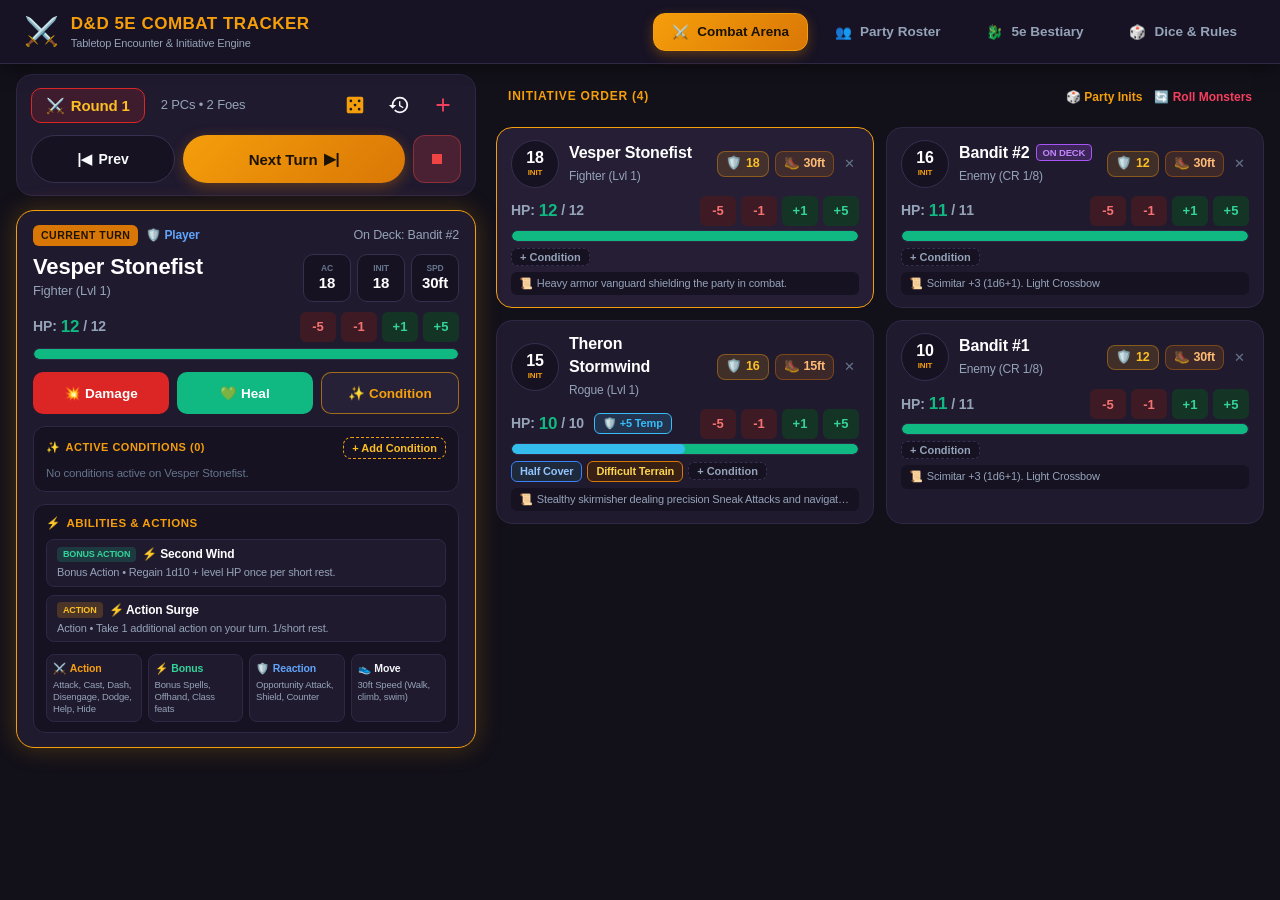
==== commit 5bcbec13: "feat: add desktop navigation and improve WebView - Introduce desktop navigation header for better UI" ====
--- a/index.html
+++ b/index.html
@@ -12,6 +12,31 @@
 <body>
 
   <div id="app-shell">
+    <!-- Desktop Top Navigation Header (Screen >= 900px) -->
+    <header class="desktop-top-nav">
+      <div class="desktop-nav-brand">
+        <span class="desktop-brand-icon">⚔️</span>
+        <div class="desktop-brand-titles">
+          <span class="desktop-brand-name">D&D 5E COMBAT TRACKER</span>
+          <span class="desktop-brand-sub">Tabletop Encounter & Initiative Engine</span>
+        </div>
+      </div>
+      <div class="desktop-nav-tabs">
+        <button class="desktop-tab-btn active" data-tab="combat" onclick="setAppTab('combat')">
+          <span>⚔️</span> Combat Arena
+        </button>
+        <button class="desktop-tab-btn" data-tab="party" onclick="setAppTab('party')">
+          <span>👥</span> Party Roster
+        </button>
+        <button class="desktop-tab-btn" data-tab="bestiary" onclick="setAppTab('bestiary')">
+          <span>🐉</span> 5e Bestiary
+        </button>
+        <button class="desktop-tab-btn" data-tab="dice" onclick="setAppTab('dice')">
+          <span>🎲</span> Dice & Rules
+        </button>
+      </div>
+    </header>
+
     <!-- Dynamic Main Content (Combat Arena, Party Roster, Bestiary, Dice & Rules) -->
     <main id="main-container" class="main-view-area">
       <!-- Injected by app.js -->
@@ -315,14 +340,38 @@
 
   <!-- 5. Conditions Modal -->
   <div class="modal-backdrop" id="modal-conditions-dialog">
-    <div class="dialog-container" style="max-width:480px;">
+    <div class="dialog-container" style="max-width:520px;">
       <div class="dialog-header">
         <span class="dialog-header-icon">✨</span>
         <div class="dialog-header-titles">
           <span class="dialog-main-title" id="modal-cond-title">Conditions</span>
-        </div>
-      </div>
-      <div class="dialog-body">
+          <span class="dialog-subtitle">Toggle status effects and configure duration timers</span>
+        </div>
+      </div>
+      <div class="dialog-body">
+        <!-- Condition Duration Option Controls -->
+        <div class="condition-duration-selector">
+          <div style="display:flex; justify-content:space-between; align-items:center;">
+            <span style="font-size:11px; font-weight:800; color:var(--color-gold); text-transform:uppercase;">Duration / Status Timer</span>
+            <span id="cond-timer-rounds-label" style="font-size:11.5px; color:#38bdf8; font-weight:700;">Permanent</span>
+          </div>
+          <div class="condition-duration-options">
+            <button class="cond-duration-btn active" data-dur="permanent" onclick="setConditionActiveDuration('permanent')">Permanent</button>
+            <button class="cond-duration-btn" data-dur="start_next_turn" onclick="setConditionActiveDuration('start_next_turn')">Start Next Turn</button>
+            <button class="cond-duration-btn" data-dur="end_next_turn" onclick="setConditionActiveDuration('end_next_turn')">End Next Turn</button>
+            <button class="cond-duration-btn" data-dur="end_current_turn" onclick="setConditionActiveDuration('end_current_turn')">End Current Turn</button>
+          </div>
+          <div style="display:flex; align-items:center; justify-content:space-between; margin-top:8px; padding-top:6px; border-top:1px solid #2f2744;">
+            <span style="font-size:11.5px; color:var(--text-muted);">Timed Rounds:</span>
+            <div style="display:flex; align-items:center; gap:6px;">
+              <button class="bestiary-stepper-btn" onclick="adjustConditionCustomRounds(-1)">−</button>
+              <span id="cond-custom-rounds-num" style="font-size:13.5px; font-weight:800; color:var(--color-gold); min-width:24px; text-align:center;">1</span>
+              <button class="bestiary-stepper-btn" onclick="adjustConditionCustomRounds(1)">+</button>
+              <button class="cond-duration-btn" data-dur="rounds" style="padding:4px 10px; margin-left:4px;" onclick="setConditionActiveDuration('rounds')">Set Rounds</button>
+            </div>
+          </div>
+        </div>
+
         <div id="modal-cond-grid" style="display:grid; grid-template-columns:repeat(2, 1fr); gap:6px; max-height:45vh; overflow-y:auto;"></div>
       </div>
       <div class="dialog-footer">
@@ -478,6 +527,147 @@
     </div>
   </div>
 
+  <!-- 11. Custom Dice Preset Modal -->
+  <div class="modal-backdrop" id="modal-preset-dialog">
+    <div class="dialog-container" style="max-width: 440px;">
+      <div class="dialog-header">
+        <span class="dialog-header-icon">🎲</span>
+        <div class="dialog-header-titles">
+          <span class="dialog-main-title">Save Custom Dice Preset</span>
+          <span class="dialog-subtitle">Create a 1-tap shortcut for your attacks or spells</span>
+        </div>
+      </div>
+      <div class="dialog-body" style="gap: 12px;">
+        <div style="display:flex; flex-direction:column; gap:6px;">
+          <label style="font-size:11px; font-weight:700; color:var(--text-muted);">Preset Name *</label>
+          <input type="text" id="modal-preset-name" class="form-input-outlined" placeholder="e.g. Sneak Attack, Divine Smite">
+        </div>
+        <div style="display:flex; flex-direction:column; gap:6px;">
+          <label style="font-size:11px; font-weight:700; color:var(--text-muted);">Dice Formula *</label>
+          <input type="text" id="modal-preset-formula" class="form-input-outlined" placeholder="e.g. 1d8 + 2d6 + 3 or 4d6">
+          <span style="font-size:11px; color:var(--text-subtle);">Supports standard notation: 2d6+3, 1d8+1d6+4, 8d6, 4d6 drop lowest.</span>
+        </div>
+      </div>
+      <div class="dialog-footer">
+        <button class="btn-dialog-cancel" onclick="closeModal('modal-preset-dialog')">Cancel</button>
+        <button class="btn-dialog-save" onclick="saveCustomDicePreset()">Save Preset</button>
+      </div>
+    </div>
+  </div>
+
+  <!-- 12. Custom Bestiary Monster Modal (Add/Edit in Library) -->
+  <div class="modal-backdrop" id="modal-custom-bestiary-dialog">
+    <div class="dialog-container" style="max-width: 500px;">
+      <div class="dialog-header">
+        <span class="dialog-header-icon">🐉</span>
+        <div class="dialog-header-titles">
+          <span class="dialog-main-title" id="modal-cbestiary-title">Add Monster to Library</span>
+          <span class="dialog-subtitle">Save custom monster into your Bestiary library with full stats</span>
+        </div>
+      </div>
+      <div class="dialog-body" style="gap: 10px; max-height: 65vh; overflow-y: auto;">
+        <input type="hidden" id="modal-cbestiary-original-name" value="">
+        
+        <div style="display:flex; flex-direction:column; gap:4px;">
+          <label style="font-size:11px; font-weight:700; color:var(--text-muted);">Monster Name *</label>
+          <input type="text" id="modal-cbestiary-name" class="form-input-outlined" placeholder="e.g. Ogre Mage, Owlbear Matriarch">
+        </div>
+
+        <div style="display:grid; grid-template-columns: 1fr 1fr; gap: 8px;">
+          <div style="display:flex; flex-direction:column; gap:4px;">
+            <label style="font-size:11px; font-weight:700; color:var(--text-muted);">Creature Type *</label>
+            <select id="modal-cbestiary-type" class="form-input-outlined">
+              <option value="Humanoid">Humanoid</option>
+              <option value="Beast">Beast</option>
+              <option value="Undead">Undead</option>
+              <option value="Monstrosity">Monstrosity</option>
+              <option value="Dragon">Dragon</option>
+              <option value="Giant">Giant</option>
+              <option value="Fiend">Fiend</option>
+              <option value="Aberration">Aberration</option>
+              <option value="Construct">Construct</option>
+              <option value="Elemental">Elemental</option>
+              <option value="Fey">Fey</option>
+              <option value="Celestial">Celestial</option>
+              <option value="Ooze">Ooze</option>
+              <option value="Plant">Plant</option>
+            </select>
+          </div>
+
+          <div style="display:flex; flex-direction:column; gap:4px;">
+            <label style="font-size:11px; font-weight:700; color:var(--text-muted);">Challenge Rating (CR) *</label>
+            <select id="modal-cbestiary-cr" class="form-input-outlined">
+              <option value="CR 0">CR 0</option>
+              <option value="CR 1/8">CR 1/8</option>
+              <option value="CR 1/4">CR 1/4</option>
+              <option value="CR 1/2">CR 1/2</option>
+              <option value="CR 1">CR 1</option>
+              <option value="CR 2">CR 2</option>
+              <option value="CR 3">CR 3</option>
+              <option value="CR 4">CR 4</option>
+              <option value="CR 5">CR 5</option>
+              <option value="CR 6">CR 6</option>
+              <option value="CR 7">CR 7</option>
+              <option value="CR 8">CR 8</option>
+              <option value="CR 9">CR 9</option>
+              <option value="CR 10">CR 10</option>
+              <option value="CR 11">CR 11</option>
+              <option value="CR 12">CR 12</option>
+              <option value="CR 13">CR 13</option>
+              <option value="CR 14">CR 14</option>
+              <option value="CR 15">CR 15</option>
+              <option value="CR 16">CR 16</option>
+              <option value="CR 17">CR 17</option>
+              <option value="CR 18">CR 18</option>
+              <option value="CR 19">CR 19</option>
+              <option value="CR 20">CR 20</option>
+              <option value="CR 21+">CR 21+</option>
+            </select>
+          </div>
+        </div>
+
+        <div style="display:grid; grid-template-columns: 1fr 1fr 1fr; gap: 8px;">
+          <div style="display:flex; flex-direction:column; gap:4px;">
+            <label style="font-size:11px; font-weight:700; color:var(--text-muted);">Max HP *</label>
+            <input type="number" id="modal-cbestiary-hp" class="form-input-outlined" placeholder="HP" value="25" min="1">
+          </div>
+          <div style="display:flex; flex-direction:column; gap:4px;">
+            <label style="font-size:11px; font-weight:700; color:var(--text-muted);">Armor Class (AC) *</label>
+            <input type="number" id="modal-cbestiary-ac" class="form-input-outlined" placeholder="AC" value="13" min="1">
+          </div>
+          <div style="display:flex; flex-direction:column; gap:4px;">
+            <label style="font-size:11px; font-weight:700; color:var(--text-muted);">Init Mod *</label>
+            <input type="number" id="modal-cbestiary-init" class="form-input-outlined" placeholder="Init" value="1">
+          </div>
+        </div>
+
+        <div style="display:grid; grid-template-columns: 1fr 1fr 1fr; gap: 8px;">
+          <div style="display:flex; flex-direction:column; gap:4px;">
+            <label style="font-size:11px; font-weight:700; color:var(--text-muted);">Speed (ft) *</label>
+            <input type="number" id="modal-cbestiary-speed" class="form-input-outlined" placeholder="Speed" value="30" min="0" step="5">
+          </div>
+          <div style="display:flex; flex-direction:column; gap:4px;">
+            <label style="font-size:11px; font-weight:700; color:var(--text-muted);">Perception *</label>
+            <input type="number" id="modal-cbestiary-perception" class="form-input-outlined" placeholder="10" value="11">
+          </div>
+          <div style="display:flex; flex-direction:column; gap:4px;">
+            <label style="font-size:11px; font-weight:700; color:var(--text-muted);">Spell DC (opt)</label>
+            <input type="number" id="modal-cbestiary-dc" class="form-input-outlined" placeholder="e.g. 13">
+          </div>
+        </div>
+
+        <div style="display:flex; flex-direction:column; gap:4px;">
+          <label style="font-size:11px; font-weight:700; color:var(--text-muted);">Traits, Attacks & Special Actions</label>
+          <textarea id="modal-cbestiary-notes" class="form-input-outlined" rows="3" placeholder="e.g. Multiattack (2x Claws +4, 1d8+2), Pack Tactics, Breath Weapon"></textarea>
+        </div>
+      </div>
+      <div class="dialog-footer">
+        <button class="btn-dialog-cancel" onclick="closeModal('modal-custom-bestiary-dialog')">Cancel</button>
+        <button class="btn-dialog-save" onclick="saveCustomMonsterToLibrary()">Save to Library</button>
+      </div>
+    </div>
+  </div>
+
   <script src="app.js"></script>
 </body>
 </html>
--- a/styles.css
+++ b/styles.css
@@ -56,7 +56,7 @@
   --font-family: -apple-system, BlinkMacSystemFont, "Segoe UI", Roboto, Helvetica, Arial, sans-serif;
 
   /* Layout Constraints */
-  --max-content-width: 680px;
+  --max-content-width: 1440px;
   --nav-height: 66px;
 }
 
@@ -1920,3 +1920,1015 @@
   color: var(--text-muted);
 }
 
+/* ==========================================
+   DESKTOP TOP NAVIGATION HEADER
+   ========================================== */
+.desktop-top-nav {
+  display: none;
+  align-items: center;
+  justify-content: space-between;
+  padding: 12px 24px;
+  background: #171324;
+  border-bottom: 1.5px solid var(--border-subtle);
+  position: sticky;
+  top: 0;
+  z-index: 100;
+  box-shadow: 0 4px 20px rgba(0, 0, 0, 0.4);
+}
+
+.desktop-nav-brand {
+  display: flex;
+  align-items: center;
+  gap: 12px;
+}
+
+.desktop-brand-icon {
+  font-size: 28px;
+}
+
+.desktop-brand-titles {
+  display: flex;
+  flex-direction: column;
+}
+
+.desktop-brand-name {
+  font-size: 17px;
+  font-weight: 900;
+  color: var(--color-gold);
+  letter-spacing: 0.5px;
+}
+
+.desktop-brand-sub {
+  font-size: 11px;
+  color: var(--text-muted);
+}
+
+.desktop-nav-tabs {
+  display: flex;
+  align-items: center;
+  gap: 8px;
+}
+
+.desktop-tab-btn {
+  display: flex;
+  align-items: center;
+  gap: 8px;
+  padding: 10px 18px;
+  background: transparent;
+  border: 1.5px solid transparent;
+  border-radius: 12px;
+  color: var(--text-muted);
+  font-size: 13.5px;
+  font-weight: 700;
+  cursor: pointer;
+  transition: all 0.15s ease;
+}
+
+.desktop-tab-btn:hover {
+  color: var(--text-white);
+  background: rgba(255, 255, 255, 0.05);
+  border-color: var(--border-card);
+}
+
+.desktop-tab-btn.active {
+  color: #1a1202;
+  background: linear-gradient(135deg, #f59e0b, #d97706);
+  border-color: #f59e0b;
+  box-shadow: 0 4px 12px rgba(217, 119, 6, 0.35);
+}
+
+/* ==========================================
+   DESKTOP MULTI-COLUMN RESPONSIVE LAYOUTS
+   ========================================== */
+@media (min-width: 860px) {
+  .desktop-top-nav {
+    display: flex;
+  }
+  .site-bottom-nav {
+    display: none !important;
+  }
+  .main-view-area {
+    padding-bottom: 40px;
+    padding-top: 10px;
+  }
+}
+
+/* Combat Screen Grid on Desktop (>= 860px) */
+.desktop-combat-grid {
+  display: flex;
+  flex-direction: column;
+  gap: 14px;
+}
+
+@media (min-width: 860px) {
+  .desktop-combat-grid {
+    display: grid;
+    grid-template-columns: 440px 1fr;
+    gap: 20px;
+    align-items: start;
+    padding: 0 18px 28px 18px;
+  }
+
+  .desktop-combat-left {
+    display: flex;
+    flex-direction: column;
+    gap: 14px;
+    position: sticky;
+    top: 76px;
+  }
+
+  .desktop-combat-right {
+    display: flex;
+    flex-direction: column;
+    gap: 14px;
+  }
+
+  .arena-header-card {
+    margin: 0 !important;
+  }
+
+  .current-turn-card {
+    margin: 0 !important;
+  }
+}
+
+@media (min-width: 1200px) {
+  .desktop-combat-grid {
+    grid-template-columns: 480px 1fr;
+    gap: 24px;
+    padding: 0 28px 36px 28px;
+  }
+
+  .desktop-combat-left {
+    top: 80px;
+  }
+}
+
+@media (min-width: 1500px) {
+  .desktop-combat-grid {
+    grid-template-columns: 520px 1fr;
+    gap: 28px;
+    padding: 0 36px 44px 36px;
+  }
+}
+
+/* Party Screen Grid */
+.party-grid {
+  display: flex;
+  flex-direction: column;
+  gap: 12px;
+}
+
+@media (min-width: 768px) {
+  .party-grid {
+    display: grid;
+    grid-template-columns: repeat(auto-fill, minmax(340px, 1fr));
+    gap: 16px;
+  }
+}
+
+@media (min-width: 1200px) {
+  .party-grid {
+    grid-template-columns: repeat(auto-fill, minmax(380px, 1fr));
+    gap: 20px;
+  }
+}
+
+/* Dice Screen Layout on Desktop */
+.desktop-dice-layout {
+  display: flex;
+  flex-direction: column;
+  gap: 14px;
+}
+
+@media (min-width: 860px) {
+  .desktop-dice-layout {
+    display: grid;
+    grid-template-columns: 460px 1fr;
+    gap: 20px;
+    align-items: start;
+    padding: 0 8px 24px 8px;
+  }
+
+  .desktop-dice-right {
+    position: sticky;
+    top: 76px;
+    display: flex;
+    flex-direction: column;
+    gap: 14px;
+  }
+}
+
+@media (min-width: 1200px) {
+  .desktop-dice-layout {
+    grid-template-columns: 500px 1fr;
+    gap: 24px;
+  }
+}
+
+/* ==========================================
+   BESTIARY TAB (Pixel-Matched to Screenshot)
+   ========================================== */
+.bestiary-screen-container {
+  padding: 12px 14px;
+  display: flex;
+  flex-direction: column;
+  gap: 12px;
+}
+
+@media (min-width: 860px) {
+  .bestiary-screen-container {
+    padding: 16px 24px;
+    gap: 16px;
+  }
+}
+
+@media (min-width: 1300px) {
+  .bestiary-screen-container {
+    padding: 20px 32px;
+    gap: 20px;
+  }
+}
+
+.bestiary-top-header {
+  display: flex;
+  align-items: center;
+  justify-content: space-between;
+  margin-bottom: 2px;
+}
+
+.bestiary-title-group {
+  display: flex;
+  flex-direction: column;
+}
+
+.bestiary-main-title {
+  font-size: 19px;
+  font-weight: 900;
+  color: #f59e0b;
+  display: flex;
+  align-items: center;
+  gap: 8px;
+}
+
+.bestiary-subtitle {
+  font-size: 11.5px;
+  color: var(--text-muted);
+  margin-top: 2px;
+}
+
+.btn-custom-monster {
+  background: #f43f5e;
+  color: #ffffff;
+  border: none;
+  border-radius: 99px;
+  padding: 8px 18px;
+  font-size: 13px;
+  font-weight: 800;
+  cursor: pointer;
+  transition: filter 0.15s, transform 0.1s;
+  box-shadow: 0 3px 10px rgba(244, 63, 94, 0.35);
+}
+
+.btn-custom-monster:hover {
+  filter: brightness(1.1);
+  transform: translateY(-1px);
+}
+
+/* Search Box */
+.bestiary-search-container {
+  position: relative;
+  width: 100%;
+}
+
+.bestiary-search-icon {
+  position: absolute;
+  left: 14px;
+  top: 50%;
+  transform: translateY(-50%);
+  color: #f59e0b;
+  font-size: 16px;
+  pointer-events: none;
+}
+
+.bestiary-search-input {
+  width: 100%;
+  height: 46px;
+  background: #181424;
+  border: 1.5px solid #2f2744;
+  border-radius: 14px;
+  padding: 0 16px 0 42px;
+  color: #f8fafc;
+  font-size: 13.5px;
+  outline: none;
+  transition: border-color 0.15s;
+}
+
+.bestiary-search-input:focus {
+  border-color: #f59e0b;
+  background: #1e192e;
+}
+
+/* Type Filter Chips */
+.monster-type-chips-row {
+  display: flex;
+  align-items: center;
+  gap: 8px;
+  overflow-x: auto;
+  padding: 2px 0 6px 0;
+  scrollbar-width: none;
+}
+
+.monster-type-chips-row::-webkit-scrollbar {
+  display: none;
+}
+
+.monster-type-chip {
+  padding: 7px 16px;
+  border-radius: 10px;
+  background: #201a2f;
+  border: 1px solid #372f4f;
+  color: #cbd5e1;
+  font-size: 12px;
+  font-weight: 700;
+  white-space: nowrap;
+  cursor: pointer;
+  transition: all 0.15s;
+  flex-shrink: 0;
+}
+
+.monster-type-chip:hover {
+  border-color: #f59e0b;
+  color: #ffffff;
+}
+
+.monster-type-chip.active {
+  background: #d97706;
+  border-color: #f59e0b;
+  color: #1a1202;
+  font-weight: 800;
+  box-shadow: 0 2px 8px rgba(217, 119, 6, 0.35);
+}
+
+/* Bestiary Cards Grid */
+.bestiary-cards-grid {
+  display: grid;
+  grid-template-columns: 1fr;
+  gap: 12px;
+}
+
+@media (min-width: 768px) {
+  .bestiary-cards-grid {
+    grid-template-columns: repeat(auto-fill, minmax(340px, 1fr));
+    gap: 16px;
+  }
+}
+
+@media (min-width: 1280px) {
+  .bestiary-cards-grid {
+    grid-template-columns: repeat(auto-fill, minmax(380px, 1fr));
+    gap: 20px;
+  }
+}
+
+.bestiary-monster-card {
+  background: #201a2f;
+  border: 1.5px solid #2f2744;
+  border-radius: 18px;
+  padding: 14px 16px;
+  display: flex;
+  flex-direction: column;
+  gap: 8px;
+  box-shadow: 0 4px 16px rgba(0, 0, 0, 0.4);
+  transition: border-color 0.15s, transform 0.15s;
+}
+
+.bestiary-monster-card:hover {
+  border-color: #f59e0b;
+}
+
+.bestiary-card-top-row {
+  display: flex;
+  align-items: flex-start;
+  justify-content: space-between;
+}
+
+.bestiary-card-name {
+  font-size: 18px;
+  font-weight: 800;
+  color: #ffffff;
+  line-height: 1.2;
+}
+
+.bestiary-card-type {
+  font-size: 12px;
+  color: #94a3b8;
+  margin-top: 2px;
+}
+
+.bestiary-cr-badge {
+  border: 1.5px solid #ef4444;
+  background: rgba(239, 68, 68, 0.12);
+  color: #f87171;
+  font-size: 11px;
+  font-weight: 800;
+  padding: 3px 8px;
+  border-radius: 8px;
+  letter-spacing: 0.5px;
+}
+
+/* 5 Squircles Row (AC, HP, INIT, SPD, PERC) */
+.bestiary-squircles-row {
+  display: flex;
+  gap: 6px;
+  margin: 4px 0;
+}
+
+.bestiary-squircle {
+  flex: 1;
+  height: 48px;
+  background: #161222;
+  border: 1px solid #372f4f;
+  border-radius: 10px;
+  display: flex;
+  flex-direction: column;
+  align-items: center;
+  justify-content: center;
+}
+
+.bestiary-squircle-label {
+  font-size: 8.5px;
+  font-weight: 800;
+  color: #64748b;
+  text-transform: uppercase;
+  line-height: 1;
+}
+
+.bestiary-squircle-val {
+  font-size: 13.5px;
+  font-weight: 800;
+  color: #f8fafc;
+  line-height: 1.2;
+  margin-top: 2px;
+}
+
+.bestiary-notes-text {
+  font-size: 12px;
+  color: #94a3b8;
+  line-height: 1.35;
+}
+
+/* Card Bottom Row: Qty Stepper & Deploy Button */
+.bestiary-card-bottom-row {
+  display: flex;
+  align-items: center;
+  justify-content: space-between;
+  margin-top: 4px;
+  padding-top: 8px;
+  border-top: 1px solid #29223c;
+}
+
+.bestiary-qty-control {
+  display: flex;
+  align-items: center;
+  gap: 8px;
+  font-size: 13px;
+  color: #cbd5e1;
+  font-weight: 700;
+}
+
+.bestiary-stepper-btn {
+  width: 28px;
+  height: 28px;
+  border-radius: 8px;
+  background: #2a223d;
+  border: 1px solid #3d3356;
+  color: #ffffff;
+  font-size: 14px;
+  font-weight: 800;
+  display: flex;
+  align-items: center;
+  justify-content: center;
+  cursor: pointer;
+  transition: background 0.15s;
+}
+
+.bestiary-stepper-btn:hover {
+  background: #3c3156;
+  border-color: #f59e0b;
+}
+
+.bestiary-qty-num {
+  font-size: 15px;
+  font-weight: 800;
+  color: #f59e0b;
+  min-width: 18px;
+  text-align: center;
+}
+
+.btn-deploy-combat {
+  background: #e11d48;
+  color: #ffffff;
+  border: none;
+  border-radius: 99px;
+  height: 38px;
+  padding: 0 20px;
+  font-size: 13px;
+  font-weight: 800;
+  cursor: pointer;
+  transition: all 0.15s;
+  box-shadow: 0 3px 10px rgba(225, 29, 72, 0.35);
+}
+
+.btn-deploy-combat:hover {
+  background: #f43f5e;
+  transform: translateY(-1px);
+}
+
+/* ==========================================
+   DEATH SAVING THROWS COMPONENT
+   ========================================== */
+.death-saves-container {
+  background: rgba(220, 38, 38, 0.08);
+  border: 1.5px solid rgba(239, 68, 68, 0.4);
+  border-radius: 14px;
+  padding: 12px 14px;
+  display: flex;
+  flex-direction: column;
+  gap: 10px;
+  margin-bottom: 12px;
+}
+
+.death-saves-header {
+  display: flex;
+  align-items: center;
+  justify-content: space-between;
+}
+
+.death-saves-status-badge {
+  font-size: 10.5px;
+  font-weight: 800;
+  padding: 3px 8px;
+  border-radius: 6px;
+  text-transform: uppercase;
+}
+
+.death-saves-status-badge.dying {
+  background: rgba(239, 68, 68, 0.2);
+  color: #f87171;
+  border: 1px solid #ef4444;
+}
+
+.death-saves-status-badge.stabilized {
+  background: rgba(16, 185, 129, 0.2);
+  color: #34d399;
+  border: 1px solid #10b981;
+}
+
+.death-saves-status-badge.dead {
+  background: #334155;
+  color: #94a3b8;
+  border: 1px solid #475569;
+}
+
+.death-saves-rows {
+  display: flex;
+  flex-direction: column;
+  gap: 6px;
+}
+
+.death-save-row {
+  display: flex;
+  align-items: center;
+  justify-content: space-between;
+}
+
+.death-save-row-label {
+  font-size: 12px;
+  font-weight: 800;
+  letter-spacing: 0.5px;
+}
+
+.death-save-bubbles {
+  display: flex;
+  align-items: center;
+  gap: 8px;
+}
+
+.death-bubble-btn {
+  width: 28px;
+  height: 28px;
+  border-radius: 50%;
+  background: #181424;
+  border: 1.5px solid #372f4f;
+  color: transparent;
+  font-size: 14px;
+  display: flex;
+  align-items: center;
+  justify-content: center;
+  cursor: pointer;
+  transition: all 0.15s;
+}
+
+.death-bubble-btn.checked-success {
+  background: #10b981;
+  border-color: #34d399;
+  color: #064e3b;
+  box-shadow: 0 0 10px rgba(16, 185, 129, 0.5);
+}
+
+.death-bubble-btn.checked-failure {
+  background: #ef4444;
+  border-color: #f87171;
+  color: #450a0a;
+  box-shadow: 0 0 10px rgba(239, 68, 68, 0.5);
+}
+
+.death-save-actions-row {
+  display: grid;
+  grid-template-columns: 1.4fr 1fr 1fr 0.8fr;
+  gap: 6px;
+  margin-top: 4px;
+}
+
+.btn-death-action {
+  height: 36px;
+  border-radius: 8px;
+  font-size: 11.5px;
+  font-weight: 800;
+  display: flex;
+  align-items: center;
+  justify-content: center;
+  gap: 4px;
+  border: 1px solid var(--border-card);
+  background: var(--bg-card-darker);
+  color: var(--text-white);
+  cursor: pointer;
+  transition: all 0.15s;
+}
+
+.btn-death-action:hover:not(:disabled) {
+  border-color: var(--color-gold);
+}
+
+.btn-death-action.roll {
+  background: linear-gradient(135deg, #f59e0b, #d97706);
+  border: none;
+  color: #1a1202;
+}
+
+.btn-death-action.stabilize {
+  background: rgba(16, 185, 129, 0.18);
+  border-color: #10b981;
+  color: #34d399;
+}
+
+.btn-death-action.revive {
+  background: rgba(56, 189, 248, 0.18);
+  border-color: #38bdf8;
+  color: #7dd3fc;
+}
+
+/* ==========================================
+   CONDITION STATUS TIMERS & PILLS
+   ========================================== */
+.cond-timer-tag {
+  font-size: 10px;
+  font-weight: 800;
+  opacity: 0.85;
+  margin-left: 2px;
+}
+
+.condition-duration-selector {
+  background: var(--bg-card-darker);
+  border: 1px solid var(--border-card);
+  border-radius: 12px;
+  padding: 10px 12px;
+  margin-bottom: 10px;
+}
+
+.condition-duration-options {
+  display: grid;
+  grid-template-columns: repeat(2, 1fr);
+  gap: 6px;
+  margin-top: 6px;
+}
+
+.cond-duration-btn {
+  padding: 6px 10px;
+  border-radius: 8px;
+  border: 1px solid var(--border-card);
+  background: var(--bg-card);
+  color: var(--text-muted);
+  font-size: 11.5px;
+  font-weight: 700;
+  cursor: pointer;
+  transition: all 0.15s;
+  text-align: center;
+}
+
+.cond-duration-btn:hover {
+  border-color: var(--color-gold);
+  color: var(--text-white);
+}
+
+.cond-duration-btn.active {
+  background: var(--color-gold);
+  color: #1a1202;
+  border-color: var(--color-gold);
+}
+
+/* Custom Dice Presets Chips */
+.custom-preset-chip {
+  display: inline-flex;
+  align-items: center;
+  gap: 6px;
+  padding: 6px 12px;
+  border-radius: 8px;
+  background: var(--bg-card-darker);
+  border: 1px solid var(--border-card);
+  color: var(--text-white);
+  font-size: 12px;
+  font-weight: 700;
+  cursor: pointer;
+  transition: all 0.15s;
+}
+
+.custom-preset-chip:hover {
+  border-color: var(--color-gold);
+  background: rgba(245, 158, 11, 0.15);
+}
+
+.custom-preset-del {
+  color: #f43f5e;
+  font-size: 12px;
+  font-weight: 900;
+  margin-left: 2px;
+}
+
+/* Bestiary Controls & Sorting Bar */
+.bestiary-controls-bar {
+  display: flex;
+  align-items: center;
+  gap: 8px;
+  flex-wrap: wrap;
+  margin: 4px 0 6px 0;
+}
+
+.bestiary-sort-select {
+  height: 40px;
+  background: #181424;
+  border: 1.5px solid #2f2744;
+  border-radius: 12px;
+  padding: 0 12px;
+  color: #f8fafc;
+  font-size: 12.5px;
+  font-weight: 700;
+  outline: none;
+  cursor: pointer;
+}
+
+.bestiary-sort-select:focus {
+  border-color: #f59e0b;
+}
+
+.bestiary-batch-bar {
+  background: linear-gradient(135deg, rgba(225, 29, 72, 0.22), rgba(245, 158, 11, 0.18));
+  border: 1.5px solid #f43f5e;
+  border-radius: 14px;
+  padding: 10px 16px;
+  display: flex;
+  align-items: center;
+  justify-content: space-between;
+  gap: 12px;
+  box-shadow: 0 4px 16px rgba(225, 29, 72, 0.25);
+  animation: fadeIn 0.2s ease;
+}
+
+.bestiary-batch-info {
+  display: flex;
+  align-items: center;
+  gap: 8px;
+  font-size: 13.5px;
+  font-weight: 800;
+  color: #ffffff;
+}
+
+.bestiary-card-select-box {
+  display: flex;
+  align-items: center;
+  gap: 6px;
+  cursor: pointer;
+  user-select: none;
+}
+
+.bestiary-checkbox {
+  width: 18px;
+  height: 18px;
+  accent-color: #f43f5e;
+  cursor: pointer;
+}
+
+/* Desktop layout enhancements for 900px+ */
+@media (min-width: 900px) {
+  .desktop-combat-grid {
+    display: grid !important;
+    grid-template-columns: 460px 1fr !important;
+    gap: 20px !important;
+    align-items: start !important;
+    padding: 0 16px 24px 16px !important;
+  }
+
+  .desktop-combat-left {
+    display: flex !important;
+    flex-direction: column !important;
+    gap: 14px !important;
+    position: sticky !important;
+    top: 85px !important;
+  }
+
+  .desktop-combat-right {
+    display: flex !important;
+    flex-direction: column !important;
+    gap: 14px !important;
+  }
+
+  .desktop-combat-left .arena-header-card,
+  .desktop-combat-left .current-turn-card,
+  .desktop-combat-left .prep-status-banner {
+    margin: 0 !important;
+  }
+
+  .desktop-dice-layout {
+    display: grid !important;
+    grid-template-columns: 1.15fr 1fr !important;
+    gap: 20px !important;
+    align-items: start !important;
+    padding: 0 16px !important;
+  }
+
+  .desktop-dice-right {
+    position: sticky !important;
+    top: 85px !important;
+    display: flex !important;
+    flex-direction: column !important;
+    gap: 14px !important;
+  }
+}
+
+@media (min-width: 1200px) {
+  .desktop-combat-right .combatants-list-container {
+    display: grid;
+    grid-template-columns: repeat(auto-fill, minmax(340px, 1fr));
+    gap: 12px;
+  }
+  .desktop-combat-right .combatants-list-container .combatant-list-card {
+    margin: 0 !important;
+  }
+}
+
+/* ==========================================
+   TURN CONDITIONS ROW & TIMER NUMBER BUBBLES
+   ========================================== */
+.turn-conditions-row {
+  display: flex;
+  flex-direction: column;
+  gap: 6px;
+  background: var(--bg-card-darker);
+  border: 1px solid var(--border-subtle);
+  border-radius: 12px;
+  padding: 10px 12px;
+  margin-bottom: 12px;
+}
+
+.turn-conditions-header {
+  display: flex;
+  align-items: center;
+  justify-content: space-between;
+}
+
+.turn-conditions-title {
+  font-size: 11px;
+  font-weight: 800;
+  color: var(--color-gold);
+  text-transform: uppercase;
+  letter-spacing: 0.5px;
+  display: flex;
+  align-items: center;
+  gap: 5px;
+}
+
+.turn-conditions-chips {
+  display: flex;
+  flex-wrap: wrap;
+  gap: 6px;
+  align-items: center;
+}
+
+.turn-cond-pill {
+  display: inline-flex;
+  align-items: center;
+  gap: 6px;
+  padding: 4px 10px;
+  background: rgba(255, 255, 255, 0.05);
+  border: 1.5px solid var(--border-card);
+  border-radius: 8px;
+  font-size: 12px;
+  font-weight: 700;
+  cursor: pointer;
+  transition: all 0.15s;
+}
+
+.turn-cond-pill:hover {
+  background: rgba(255, 255, 255, 0.12);
+}
+
+.turn-cond-timer-bubble {
+  background: #38bdf8;
+  color: #081528;
+  font-size: 10.5px;
+  font-weight: 900;
+  min-width: 18px;
+  height: 18px;
+  padding: 0 4px;
+  border-radius: 99px;
+  display: inline-flex;
+  align-items: center;
+  justify-content: center;
+  box-shadow: 0 1px 4px rgba(0, 0, 0, 0.4);
+}
+
+.turn-cond-remove {
+  font-size: 11.5px;
+  color: #94a3b8;
+  margin-left: 2px;
+  font-weight: 800;
+  padding: 0 2px;
+}
+
+.turn-cond-remove:hover {
+  color: #ef4444;
+}
+
+.btn-add-cond-mini {
+  background: transparent;
+  border: 1px dashed var(--color-gold);
+  color: var(--color-gold-light);
+  border-radius: 8px;
+  padding: 4px 8px;
+  font-size: 11px;
+  font-weight: 700;
+  cursor: pointer;
+  display: inline-flex;
+  align-items: center;
+  gap: 4px;
+  transition: all 0.15s;
+}
+
+.btn-add-cond-mini:hover {
+  background: rgba(245, 158, 11, 0.15);
+}
+
+/* Custom Monster Badges & Actions in Bestiary */
+.custom-monster-badge {
+  background: rgba(245, 158, 11, 0.18);
+  border: 1px solid var(--color-gold);
+  color: var(--color-gold-light);
+  font-size: 10px;
+  font-weight: 800;
+  padding: 2px 7px;
+  border-radius: 6px;
+  letter-spacing: 0.5px;
+  text-transform: uppercase;
+}
+
+.btn-card-action-mini {
+  background: var(--bg-card-darker);
+  border: 1px solid var(--border-card);
+  color: var(--text-muted);
+  font-size: 11.5px;
+  font-weight: 700;
+  padding: 3px 8px;
+  border-radius: 6px;
+  cursor: pointer;
+  transition: all 0.15s;
+}
+
+.btn-card-action-mini:hover {
+  border-color: var(--color-gold);
+  color: #fff;
+}
+
+.btn-card-action-mini.del:hover {
+  border-color: #ef4444;
+  color: #f87171;
+  background: rgba(239, 68, 68, 0.15);
+}
+
+/* Top Dice Result Banner */
+.top-dice-result-container {
+  margin-bottom: 14px;
+}
+
+
+
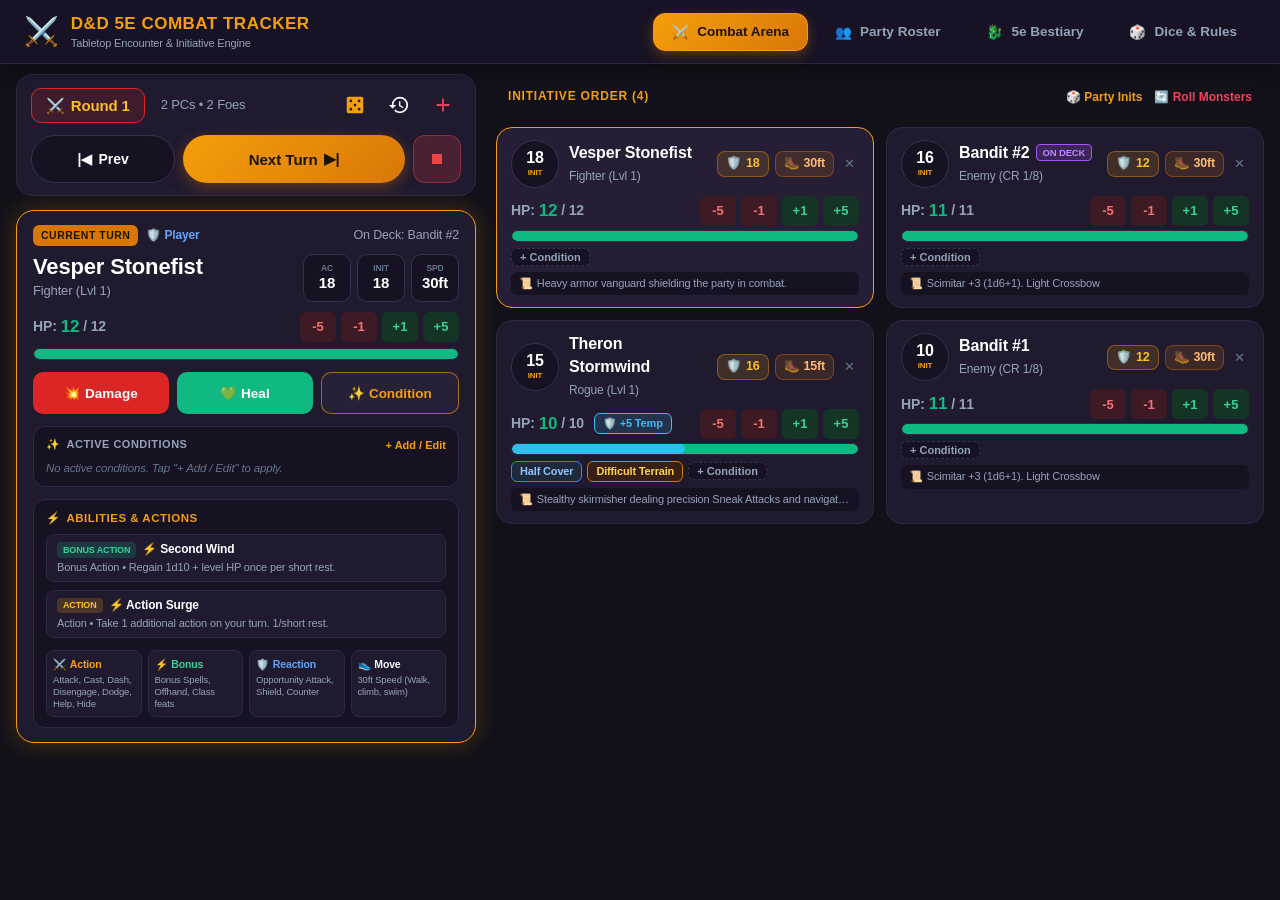
==== commit a98f09f9: "feat: implement custom monster bestiary library - Migrate custom monster storage to versioned key `d" ====
--- a/index.html
+++ b/index.html
@@ -424,13 +424,13 @@
     </div>
   </div>
 
-  <!-- 8. Add Enemy Modal -->
+  <!-- 8. Add Enemy Modal (Quick combat addition) -->
   <div class="modal-backdrop" id="modal-enemy-dialog">
     <div class="dialog-container">
       <div class="dialog-header">
         <span class="dialog-header-icon">👹</span>
         <div class="dialog-header-titles">
-          <span class="dialog-main-title">Add Monster</span>
+          <span class="dialog-main-title">Quick Add Monster</span>
         </div>
       </div>
       <div class="dialog-body">
@@ -452,156 +452,53 @@
     </div>
   </div>
 
-  <!-- 9. Combat Log Modal -->
-  <div class="modal-backdrop" id="modal-log-dialog">
-    <div class="dialog-container">
-      <div class="dialog-header">
-        <span class="dialog-header-icon">📜</span>
-        <div class="dialog-header-titles">
-          <span class="dialog-main-title">Combat Event Log</span>
-        </div>
-      </div>
-      <div class="dialog-body">
-        <div id="modal-log-items" style="display:flex; flex-direction:column; gap:6px; max-height:50vh; overflow-y:auto;"></div>
-      </div>
-      <div class="dialog-footer">
-        <button class="btn-dialog-cancel" onclick="store.encounter.log=[]; store.save(); closeModal('modal-log-dialog'); renderApp();">Clear Log</button>
-        <button class="btn-dialog-save" onclick="closeModal('modal-log-dialog')">Close</button>
-      </div>
-    </div>
-  </div>
-
-  <!-- 10. End Combat Modal -->
-  <div class="modal-backdrop" id="modal-end-combat-dialog">
-    <div class="dialog-container" style="max-width: 440px;">
-      <div class="dialog-header">
-        <span class="dialog-header-icon">🏁</span>
-        <div class="dialog-header-titles">
-          <span class="dialog-main-title">Conclude Combat</span>
-          <span class="dialog-subtitle">Choose how you want to finish this encounter</span>
-        </div>
-      </div>
-      <div class="dialog-body" style="gap: 10px;">
-        <button class="end-combat-option-btn" onclick="confirmEndCombat('keep')">
-          <div>
-            <div class="end-combat-option-title">
-              <span>🛡️</span>
-              <span>End Combat & Keep Roster</span>
-            </div>
-            <div class="end-combat-option-desc">
-              Returns to Preparation mode. Preserves all combatants & current HP so you can adjust stats or start another round.
-            </div>
-          </div>
-          <span style="font-size: 18px; color: var(--color-gold);">➔</span>
-        </button>
-
-        <button class="end-combat-option-btn" onclick="confirmEndCombat('clear_enemies')">
-          <div>
-            <div class="end-combat-option-title">
-              <span>🧹</span>
-              <span>End & Clear All Enemies</span>
-            </div>
-            <div class="end-combat-option-desc">
-              Removes all monsters and keeps only player characters in preparation for the next battle.
-            </div>
-          </div>
-          <span style="font-size: 18px; color: var(--color-gold);">➔</span>
-        </button>
-
-        <button class="end-combat-option-btn" onclick="confirmEndCombat('reset_all')">
-          <div>
-            <div class="end-combat-option-title">
-              <span>🔄</span>
-              <span>Reset Entire Encounter</span>
-            </div>
-            <div class="end-combat-option-desc">
-              Restores the encounter back to fresh starting party state.
-            </div>
-          </div>
-          <span style="font-size: 18px; color: var(--color-gold);">➔</span>
-        </button>
-      </div>
-      <div class="dialog-footer">
-        <button class="btn-dialog-cancel" onclick="closeModal('modal-end-combat-dialog')">Keep Fighting (Cancel)</button>
-      </div>
-    </div>
-  </div>
-
-  <!-- 11. Custom Dice Preset Modal -->
-  <div class="modal-backdrop" id="modal-preset-dialog">
-    <div class="dialog-container" style="max-width: 440px;">
-      <div class="dialog-header">
-        <span class="dialog-header-icon">🎲</span>
-        <div class="dialog-header-titles">
-          <span class="dialog-main-title">Save Custom Dice Preset</span>
-          <span class="dialog-subtitle">Create a 1-tap shortcut for your attacks or spells</span>
-        </div>
-      </div>
-      <div class="dialog-body" style="gap: 12px;">
-        <div style="display:flex; flex-direction:column; gap:6px;">
-          <label style="font-size:11px; font-weight:700; color:var(--text-muted);">Preset Name *</label>
-          <input type="text" id="modal-preset-name" class="form-input-outlined" placeholder="e.g. Sneak Attack, Divine Smite">
-        </div>
-        <div style="display:flex; flex-direction:column; gap:6px;">
-          <label style="font-size:11px; font-weight:700; color:var(--text-muted);">Dice Formula *</label>
-          <input type="text" id="modal-preset-formula" class="form-input-outlined" placeholder="e.g. 1d8 + 2d6 + 3 or 4d6">
-          <span style="font-size:11px; color:var(--text-subtle);">Supports standard notation: 2d6+3, 1d8+1d6+4, 8d6, 4d6 drop lowest.</span>
-        </div>
-      </div>
-      <div class="dialog-footer">
-        <button class="btn-dialog-cancel" onclick="closeModal('modal-preset-dialog')">Cancel</button>
-        <button class="btn-dialog-save" onclick="saveCustomDicePreset()">Save Preset</button>
-      </div>
-    </div>
-  </div>
-
-  <!-- 12. Custom Bestiary Monster Modal (Add/Edit in Library) -->
-  <div class="modal-backdrop" id="modal-custom-bestiary-dialog">
-    <div class="dialog-container" style="max-width: 500px;">
+  <!-- 8B. Create Custom Monster Dialog (Bestiary Library) -->
+  <div class="modal-backdrop" id="modal-custom-monster-dialog">
+    <div class="dialog-container">
       <div class="dialog-header">
         <span class="dialog-header-icon">🐉</span>
         <div class="dialog-header-titles">
-          <span class="dialog-main-title" id="modal-cbestiary-title">Add Monster to Library</span>
-          <span class="dialog-subtitle">Save custom monster into your Bestiary library with full stats</span>
-        </div>
-      </div>
-      <div class="dialog-body" style="gap: 10px; max-height: 65vh; overflow-y: auto;">
-        <input type="hidden" id="modal-cbestiary-original-name" value="">
-        
-        <div style="display:flex; flex-direction:column; gap:4px;">
-          <label style="font-size:11px; font-weight:700; color:var(--text-muted);">Monster Name *</label>
-          <input type="text" id="modal-cbestiary-name" class="form-input-outlined" placeholder="e.g. Ogre Mage, Owlbear Matriarch">
-        </div>
-
-        <div style="display:grid; grid-template-columns: 1fr 1fr; gap: 8px;">
-          <div style="display:flex; flex-direction:column; gap:4px;">
-            <label style="font-size:11px; font-weight:700; color:var(--text-muted);">Creature Type *</label>
-            <select id="modal-cbestiary-type" class="form-input-outlined">
+          <span class="dialog-main-title" id="modal-cm-title">Create Custom Monster</span>
+          <span class="dialog-subtitle">Save a monster to your persistent 5e Bestiary library</span>
+        </div>
+      </div>
+
+      <div class="dialog-body">
+        <input type="hidden" id="modal-cm-id">
+
+        <div>
+          <span class="dialog-inner-title">MONSTER NAME</span>
+          <input type="text" id="modal-cm-name" class="form-input-outlined" placeholder="e.g. Shadow Assassin, Bone Golem">
+        </div>
+
+        <div style="display:grid; grid-template-columns:1fr 1fr; gap:8px;">
+          <div>
+            <span class="dialog-inner-title">CREATURE TYPE</span>
+            <select id="modal-cm-type" class="form-input-outlined">
               <option value="Humanoid">Humanoid</option>
+              <option value="Undead">Undead</option>
               <option value="Beast">Beast</option>
-              <option value="Undead">Undead</option>
+              <option value="Giant">Giant</option>
+              <option value="Dragon">Dragon</option>
+              <option value="Aberration">Aberration</option>
               <option value="Monstrosity">Monstrosity</option>
-              <option value="Dragon">Dragon</option>
-              <option value="Giant">Giant</option>
               <option value="Fiend">Fiend</option>
-              <option value="Aberration">Aberration</option>
               <option value="Construct">Construct</option>
+              <option value="Celestial">Celestial</option>
               <option value="Elemental">Elemental</option>
               <option value="Fey">Fey</option>
-              <option value="Celestial">Celestial</option>
               <option value="Ooze">Ooze</option>
               <option value="Plant">Plant</option>
             </select>
           </div>
-
-          <div style="display:flex; flex-direction:column; gap:4px;">
-            <label style="font-size:11px; font-weight:700; color:var(--text-muted);">Challenge Rating (CR) *</label>
-            <select id="modal-cbestiary-cr" class="form-input-outlined">
+          <div>
+            <span class="dialog-inner-title">CHALLENGE RATING (CR)</span>
+            <select id="modal-cm-cr" class="form-input-outlined">
               <option value="CR 0">CR 0</option>
               <option value="CR 1/8">CR 1/8</option>
               <option value="CR 1/4">CR 1/4</option>
               <option value="CR 1/2">CR 1/2</option>
-              <option value="CR 1">CR 1</option>
+              <option value="CR 1" selected>CR 1</option>
               <option value="CR 2">CR 2</option>
               <option value="CR 3">CR 3</option>
               <option value="CR 4">CR 4</option>
@@ -626,44 +523,149 @@
           </div>
         </div>
 
-        <div style="display:grid; grid-template-columns: 1fr 1fr 1fr; gap: 8px;">
-          <div style="display:flex; flex-direction:column; gap:4px;">
-            <label style="font-size:11px; font-weight:700; color:var(--text-muted);">Max HP *</label>
-            <input type="number" id="modal-cbestiary-hp" class="form-input-outlined" placeholder="HP" value="25" min="1">
-          </div>
-          <div style="display:flex; flex-direction:column; gap:4px;">
-            <label style="font-size:11px; font-weight:700; color:var(--text-muted);">Armor Class (AC) *</label>
-            <input type="number" id="modal-cbestiary-ac" class="form-input-outlined" placeholder="AC" value="13" min="1">
-          </div>
-          <div style="display:flex; flex-direction:column; gap:4px;">
-            <label style="font-size:11px; font-weight:700; color:var(--text-muted);">Init Mod *</label>
-            <input type="number" id="modal-cbestiary-init" class="form-input-outlined" placeholder="Init" value="1">
-          </div>
-        </div>
-
-        <div style="display:grid; grid-template-columns: 1fr 1fr 1fr; gap: 8px;">
-          <div style="display:flex; flex-direction:column; gap:4px;">
-            <label style="font-size:11px; font-weight:700; color:var(--text-muted);">Speed (ft) *</label>
-            <input type="number" id="modal-cbestiary-speed" class="form-input-outlined" placeholder="Speed" value="30" min="0" step="5">
-          </div>
-          <div style="display:flex; flex-direction:column; gap:4px;">
-            <label style="font-size:11px; font-weight:700; color:var(--text-muted);">Perception *</label>
-            <input type="number" id="modal-cbestiary-perception" class="form-input-outlined" placeholder="10" value="11">
-          </div>
-          <div style="display:flex; flex-direction:column; gap:4px;">
-            <label style="font-size:11px; font-weight:700; color:var(--text-muted);">Spell DC (opt)</label>
-            <input type="number" id="modal-cbestiary-dc" class="form-input-outlined" placeholder="e.g. 13">
-          </div>
-        </div>
-
-        <div style="display:flex; flex-direction:column; gap:4px;">
-          <label style="font-size:11px; font-weight:700; color:var(--text-muted);">Traits, Attacks & Special Actions</label>
-          <textarea id="modal-cbestiary-notes" class="form-input-outlined" rows="3" placeholder="e.g. Multiattack (2x Claws +4, 1d8+2), Pack Tactics, Breath Weapon"></textarea>
-        </div>
-      </div>
-      <div class="dialog-footer">
-        <button class="btn-dialog-cancel" onclick="closeModal('modal-custom-bestiary-dialog')">Cancel</button>
+        <span class="dialog-inner-title">CORE COMBAT ATTRIBUTES</span>
+        <div style="display:grid; grid-template-columns:1fr 1fr 1fr; gap:8px;">
+          <div>
+            <label style="font-size:11px; color:var(--text-muted); display:block; margin-bottom:2px;">MAX HP</label>
+            <input type="number" id="modal-cm-hp" class="form-input-outlined" value="22" min="1">
+          </div>
+          <div>
+            <label style="font-size:11px; color:var(--text-muted); display:block; margin-bottom:2px;">AC</label>
+            <input type="number" id="modal-cm-ac" class="form-input-outlined" value="13" min="1">
+          </div>
+          <div>
+            <label style="font-size:11px; color:var(--text-muted); display:block; margin-bottom:2px;">INIT MOD</label>
+            <input type="number" id="modal-cm-init" class="form-input-outlined" value="1">
+          </div>
+        </div>
+
+        <div style="display:grid; grid-template-columns:1fr 1fr 1fr; gap:8px;">
+          <div>
+            <label style="font-size:11px; color:var(--text-muted); display:block; margin-bottom:2px;">SPEED (FT)</label>
+            <input type="number" id="modal-cm-speed" class="form-input-outlined" value="30" step="5">
+          </div>
+          <div>
+            <label style="font-size:11px; color:var(--text-muted); display:block; margin-bottom:2px;">PERCEPTION</label>
+            <input type="number" id="modal-cm-perc" class="form-input-outlined" value="11">
+          </div>
+          <div>
+            <label style="font-size:11px; color:var(--text-muted); display:block; margin-bottom:2px;">SPELL DC (OPT)</label>
+            <input type="number" id="modal-cm-dc" class="form-input-outlined" placeholder="None">
+          </div>
+        </div>
+
+        <div>
+          <span class="dialog-inner-title">ATTACKS, TRAITS & ACTIONS</span>
+          <textarea id="modal-cm-notes" class="form-input-outlined" rows="3" placeholder="e.g. Multiattack (2 Scimitars +4, 1d6+2), Pack Tactics, Darkvision 60ft"></textarea>
+        </div>
+      </div>
+
+      <div class="dialog-footer">
+        <button class="btn-dialog-cancel" onclick="closeModal('modal-custom-monster-dialog')">Cancel</button>
         <button class="btn-dialog-save" onclick="saveCustomMonsterToLibrary()">Save to Library</button>
+      </div>
+    </div>
+  </div>
+
+  <!-- 9. Combat Log Modal -->
+  <div class="modal-backdrop" id="modal-log-dialog">
+    <div class="dialog-container">
+      <div class="dialog-header">
+        <span class="dialog-header-icon">📜</span>
+        <div class="dialog-header-titles">
+          <span class="dialog-main-title">Combat Event Log</span>
+        </div>
+      </div>
+      <div class="dialog-body">
+        <div id="modal-log-items" style="display:flex; flex-direction:column; gap:6px; max-height:50vh; overflow-y:auto;"></div>
+      </div>
+      <div class="dialog-footer">
+        <button class="btn-dialog-cancel" onclick="store.encounter.log=[]; store.save(); closeModal('modal-log-dialog'); renderApp();">Clear Log</button>
+        <button class="btn-dialog-save" onclick="closeModal('modal-log-dialog')">Close</button>
+      </div>
+    </div>
+  </div>
+
+  <!-- 10. End Combat Modal -->
+  <div class="modal-backdrop" id="modal-end-combat-dialog">
+    <div class="dialog-container" style="max-width: 440px;">
+      <div class="dialog-header">
+        <span class="dialog-header-icon">🏁</span>
+        <div class="dialog-header-titles">
+          <span class="dialog-main-title">Conclude Combat</span>
+          <span class="dialog-subtitle">Choose how you want to finish this encounter</span>
+        </div>
+      </div>
+      <div class="dialog-body" style="gap: 10px;">
+        <button class="end-combat-option-btn" onclick="confirmEndCombat('keep')">
+          <div>
+            <div class="end-combat-option-title">
+              <span>🛡️</span>
+              <span>End Combat & Keep Roster</span>
+            </div>
+            <div class="end-combat-option-desc">
+              Returns to Preparation mode. Preserves all combatants & current HP so you can adjust stats or start another round.
+            </div>
+          </div>
+          <span style="font-size: 18px; color: var(--color-gold);">➔</span>
+        </button>
+
+        <button class="end-combat-option-btn" onclick="confirmEndCombat('clear_enemies')">
+          <div>
+            <div class="end-combat-option-title">
+              <span>🧹</span>
+              <span>End & Clear All Enemies</span>
+            </div>
+            <div class="end-combat-option-desc">
+              Removes all monsters and keeps only player characters in preparation for the next battle.
+            </div>
+          </div>
+          <span style="font-size: 18px; color: var(--color-gold);">➔</span>
+        </button>
+
+        <button class="end-combat-option-btn" onclick="confirmEndCombat('reset_all')">
+          <div>
+            <div class="end-combat-option-title">
+              <span>🔄</span>
+              <span>Reset Entire Encounter</span>
+            </div>
+            <div class="end-combat-option-desc">
+              Restores the encounter back to fresh starting party state.
+            </div>
+          </div>
+          <span style="font-size: 18px; color: var(--color-gold);">➔</span>
+        </button>
+      </div>
+      <div class="dialog-footer">
+        <button class="btn-dialog-cancel" onclick="closeModal('modal-end-combat-dialog')">Keep Fighting (Cancel)</button>
+      </div>
+    </div>
+  </div>
+
+  <!-- 11. Custom Dice Preset Modal -->
+  <div class="modal-backdrop" id="modal-preset-dialog">
+    <div class="dialog-container" style="max-width: 440px;">
+      <div class="dialog-header">
+        <span class="dialog-header-icon">🎲</span>
+        <div class="dialog-header-titles">
+          <span class="dialog-main-title">Save Custom Dice Preset</span>
+          <span class="dialog-subtitle">Create a 1-tap shortcut for your attacks or spells</span>
+        </div>
+      </div>
+      <div class="dialog-body" style="gap: 12px;">
+        <div style="display:flex; flex-direction:column; gap:6px;">
+          <label style="font-size:11px; font-weight:700; color:var(--text-muted);">Preset Name *</label>
+          <input type="text" id="modal-preset-name" class="form-input-outlined" placeholder="e.g. Sneak Attack, Divine Smite">
+        </div>
+        <div style="display:flex; flex-direction:column; gap:6px;">
+          <label style="font-size:11px; font-weight:700; color:var(--text-muted);">Dice Formula *</label>
+          <input type="text" id="modal-preset-formula" class="form-input-outlined" placeholder="e.g. 1d8 + 2d6 + 3 or 4d6">
+          <span style="font-size:11px; color:var(--text-subtle);">Supports standard notation: 2d6+3, 1d8+1d6+4, 8d6, 4d6 drop lowest.</span>
+        </div>
+      </div>
+      <div class="dialog-footer">
+        <button class="btn-dialog-cancel" onclick="closeModal('modal-preset-dialog')">Cancel</button>
+        <button class="btn-dialog-save" onclick="saveCustomDicePreset()">Save Preset</button>
       </div>
     </div>
   </div>
--- a/styles.css
+++ b/styles.css
@@ -964,6 +964,78 @@
   background: var(--bg-card-elevated);
   border: 1px solid rgba(245, 158, 11, 0.6);
   color: var(--color-gold);
+}
+
+/* Active Conditions Section in Current Turn Box */
+.turn-conditions-section {
+  background: var(--bg-card-darker);
+  border: 1px solid var(--border-subtle);
+  border-radius: 12px;
+  padding: 10px 12px;
+  display: flex;
+  flex-direction: column;
+  gap: 8px;
+  margin-bottom: 12px;
+}
+
+.turn-conditions-header {
+  display: flex;
+  align-items: center;
+  justify-content: space-between;
+}
+
+.turn-conditions-title {
+  display: flex;
+  align-items: center;
+  gap: 6px;
+  font-size: 11px;
+  font-weight: 800;
+  color: var(--text-muted);
+  text-transform: uppercase;
+  letter-spacing: 0.5px;
+}
+
+.turn-conditions-chips-row {
+  display: flex;
+  flex-wrap: wrap;
+  align-items: center;
+  gap: 6px;
+}
+
+.pill-turn-condition {
+  display: inline-flex;
+  align-items: center;
+  padding: 4px 10px;
+  border-radius: 99px;
+  font-size: 12px;
+  font-weight: 700;
+  background: var(--bg-card);
+  border: 1.5px solid var(--border-card);
+  cursor: pointer;
+  transition: transform 0.1s, filter 0.15s;
+  user-select: none;
+}
+
+.pill-turn-condition:hover {
+  filter: brightness(1.15);
+  transform: translateY(-1px);
+}
+
+.cond-rounds-left-badge {
+  display: inline-flex;
+  align-items: center;
+  justify-content: center;
+  min-width: 18px;
+  height: 18px;
+  padding: 0 5px;
+  border-radius: 99px;
+  background: #f59e0b;
+  color: #1a1202;
+  font-size: 11px;
+  font-weight: 900;
+  line-height: 1;
+  margin-left: 6px;
+  box-shadow: 0 1px 4px rgba(245, 158, 11, 0.4);
 }
 
 /* Abilities & Actions Section (Inside Spotlight Card) */
@@ -2787,148 +2859,5 @@
   }
 }
 
-/* ==========================================
-   TURN CONDITIONS ROW & TIMER NUMBER BUBBLES
-   ========================================== */
-.turn-conditions-row {
-  display: flex;
-  flex-direction: column;
-  gap: 6px;
-  background: var(--bg-card-darker);
-  border: 1px solid var(--border-subtle);
-  border-radius: 12px;
-  padding: 10px 12px;
-  margin-bottom: 12px;
-}
-
-.turn-conditions-header {
-  display: flex;
-  align-items: center;
-  justify-content: space-between;
-}
-
-.turn-conditions-title {
-  font-size: 11px;
-  font-weight: 800;
-  color: var(--color-gold);
-  text-transform: uppercase;
-  letter-spacing: 0.5px;
-  display: flex;
-  align-items: center;
-  gap: 5px;
-}
-
-.turn-conditions-chips {
-  display: flex;
-  flex-wrap: wrap;
-  gap: 6px;
-  align-items: center;
-}
-
-.turn-cond-pill {
-  display: inline-flex;
-  align-items: center;
-  gap: 6px;
-  padding: 4px 10px;
-  background: rgba(255, 255, 255, 0.05);
-  border: 1.5px solid var(--border-card);
-  border-radius: 8px;
-  font-size: 12px;
-  font-weight: 700;
-  cursor: pointer;
-  transition: all 0.15s;
-}
-
-.turn-cond-pill:hover {
-  background: rgba(255, 255, 255, 0.12);
-}
-
-.turn-cond-timer-bubble {
-  background: #38bdf8;
-  color: #081528;
-  font-size: 10.5px;
-  font-weight: 900;
-  min-width: 18px;
-  height: 18px;
-  padding: 0 4px;
-  border-radius: 99px;
-  display: inline-flex;
-  align-items: center;
-  justify-content: center;
-  box-shadow: 0 1px 4px rgba(0, 0, 0, 0.4);
-}
-
-.turn-cond-remove {
-  font-size: 11.5px;
-  color: #94a3b8;
-  margin-left: 2px;
-  font-weight: 800;
-  padding: 0 2px;
-}
-
-.turn-cond-remove:hover {
-  color: #ef4444;
-}
-
-.btn-add-cond-mini {
-  background: transparent;
-  border: 1px dashed var(--color-gold);
-  color: var(--color-gold-light);
-  border-radius: 8px;
-  padding: 4px 8px;
-  font-size: 11px;
-  font-weight: 700;
-  cursor: pointer;
-  display: inline-flex;
-  align-items: center;
-  gap: 4px;
-  transition: all 0.15s;
-}
-
-.btn-add-cond-mini:hover {
-  background: rgba(245, 158, 11, 0.15);
-}
-
-/* Custom Monster Badges & Actions in Bestiary */
-.custom-monster-badge {
-  background: rgba(245, 158, 11, 0.18);
-  border: 1px solid var(--color-gold);
-  color: var(--color-gold-light);
-  font-size: 10px;
-  font-weight: 800;
-  padding: 2px 7px;
-  border-radius: 6px;
-  letter-spacing: 0.5px;
-  text-transform: uppercase;
-}
-
-.btn-card-action-mini {
-  background: var(--bg-card-darker);
-  border: 1px solid var(--border-card);
-  color: var(--text-muted);
-  font-size: 11.5px;
-  font-weight: 700;
-  padding: 3px 8px;
-  border-radius: 6px;
-  cursor: pointer;
-  transition: all 0.15s;
-}
-
-.btn-card-action-mini:hover {
-  border-color: var(--color-gold);
-  color: #fff;
-}
-
-.btn-card-action-mini.del:hover {
-  border-color: #ef4444;
-  color: #f87171;
-  background: rgba(239, 68, 68, 0.15);
-}
-
-/* Top Dice Result Banner */
-.top-dice-result-container {
-  margin-bottom: 14px;
-}
-
-
-
+
+
